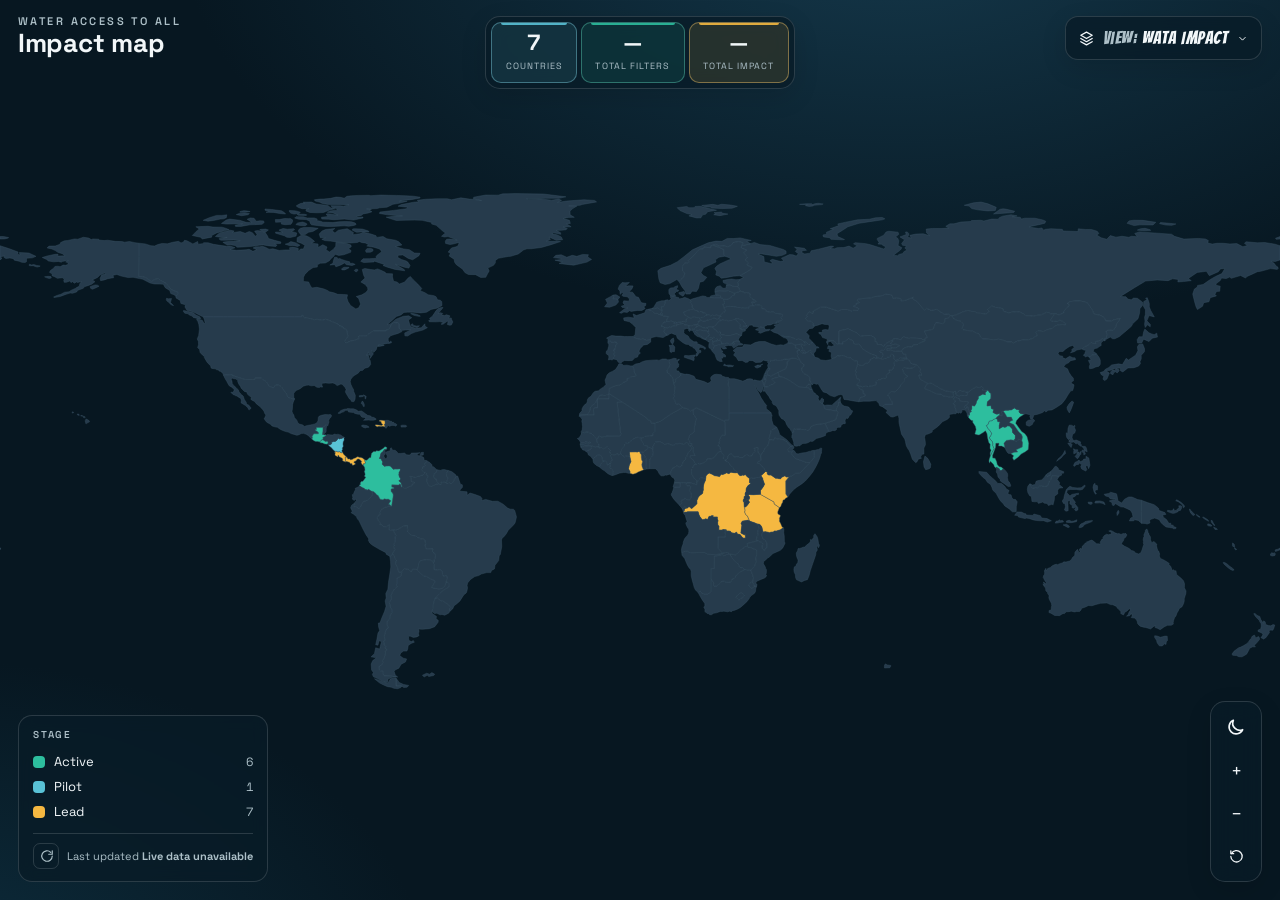
==== index.html @ 0ff6b734 "Fix iPhone map header safe area" ====
<!DOCTYPE html>
<html lang="en" data-theme="dark">
<head>
<meta charset="utf-8">
<meta name="viewport" content="width=device-width, initial-scale=1, maximum-scale=1, user-scalable=no, viewport-fit=cover">
<meta name="theme-color" content="#0b1a24">
<meta name="application-version" content="1.4.5">
<title>Water Access To All — Project Map</title>
<script>try{if(window.self!==window.top)document.documentElement.dataset.embedded='true';if(localStorage.getItem('wata-theme')==='light')document.documentElement.dataset.theme='light'}catch{}</script>
<link rel="preconnect" href="https://fonts.googleapis.com">
<link href="https://fonts.googleapis.com/css2?family=Bangers&family=Space+Grotesk:wght@400;500;600;700&display=swap" rel="stylesheet">
<style>
  :root{
    --ocean:#071721; --land:#263b4c; --land-line:#3a5365;
    --ink:#f2f7f9; --dim:#adc0c8; --line:rgba(255,255,255,.14); --panel:#0f2a37;
    --glow-one:#15394c; --glow-two:#0d2d3d; --control:rgba(8,28,39,.78); --deep:#06151e; --surface:rgba(255,255,255,.06); --map-halo:rgba(255,255,255,.42); --wata-outline:#83fff0;
    --font:'Space Grotesk',system-ui,-apple-system,Segoe UI,Roboto,sans-serif;
    --safe-top:env(safe-area-inset-top,0px);--safe-right:env(safe-area-inset-right,0px);
    --safe-bottom:env(safe-area-inset-bottom,0px);--safe-left:env(safe-area-inset-left,0px);
  }
  [data-embedded="true"]{--safe-top:0px;--safe-right:0px;--safe-bottom:0px;--safe-left:0px}
  [data-theme="light"]{color-scheme:light;--ocean:#f0f9fb;--land:#b8cdd5;--land-line:#86a4b0;
    --ink:#102f3b;--dim:#506d78;--line:rgba(16,47,59,.22);--panel:#ffffff;
    --glow-one:#cbe9ef;--glow-two:#d7edf1;--control:rgba(255,255,255,.94);--deep:#ffffff;--surface:rgba(16,47,59,.06);--map-halo:rgba(9,70,86,.34);--wata-outline:#075f70}
  *{box-sizing:border-box;-webkit-tap-highlight-color:transparent}
  html,body{margin:0;padding:0;height:100%}
  body{background:var(--ocean);color:var(--ink);font-family:var(--font);overflow:hidden}
  #app{position:relative;width:100%;height:100vh;height:100dvh;min-height:0;overflow:hidden;
    background:radial-gradient(1200px 700px at 70% -10%, var(--glow-one) 0%, transparent 60%),
               radial-gradient(900px 600px at -5% 110%, var(--glow-two) 0%, transparent 55%), var(--ocean);
    transition:background .2s ease,color .2s ease}
  .head{position:absolute;top:0;left:0;right:0;z-index:6;display:grid;grid-template-columns:minmax(0,1fr) auto minmax(0,1fr);
    align-items:start;gap:18px;padding:calc(16px + var(--safe-top)) calc(18px + var(--safe-right)) 16px calc(18px + var(--safe-left));pointer-events:none}
  .title{display:flex;flex-direction:column;line-height:1.05;pointer-events:auto}
  .title .eyebrow{font-size:11px;letter-spacing:.22em;text-transform:uppercase;color:var(--dim);font-weight:600}
  .title h1{margin:2px 0 0;font-size:clamp(18px,2.4vw,26px);font-weight:700;letter-spacing:-.01em}
  .view-control{position:relative;width:max-content;justify-self:end;pointer-events:auto}
  .view-trigger{min-height:44px;display:flex;align-items:center;gap:8px;padding:8px 12px;border:1px solid var(--line);border-radius:13px;
    background:var(--control);backdrop-filter:blur(8px);color:var(--ink);font:600 12px/1.2 var(--font);cursor:pointer;box-shadow:0 8px 26px rgba(0,0,0,.12)}
  .view-trigger:hover,.view-trigger:focus-visible{border-color:#59c2d6;outline:none}
  .view-trigger svg{width:17px;height:17px;fill:none;stroke:currentColor;stroke-width:1.8;stroke-linecap:round;stroke-linejoin:round}
  .view-trigger .chev{width:13px;height:13px;transition:transform .18s ease}.view-trigger[aria-expanded="true"] .chev{transform:rotate(180deg)}
  .view-label{color:var(--dim);font-weight:500}.view-label strong{color:var(--ink);font-weight:700}
  .view-menu{position:absolute;top:calc(100% + 7px);right:0;width:260px;padding:7px;border:1px solid var(--line);border-radius:15px;
    background:color-mix(in srgb,var(--panel) 92%,transparent);backdrop-filter:blur(16px);box-shadow:0 18px 46px rgba(0,0,0,.3);z-index:30}
  .view-menu[hidden]{display:none}.view-option{width:100%;display:flex;align-items:center;gap:10px;padding:10px;border:1px solid transparent;border-radius:10px;
    background:transparent;color:var(--ink);font-family:var(--font);text-align:left;cursor:pointer}
  .view-option:hover,.view-option:focus-visible{background:var(--surface);outline:none}.view-option[aria-selected="true"]{background:rgba(45,190,158,.14);border-color:rgba(45,190,158,.48)}
  .view-swatch{width:20px;height:20px;border-radius:6px;border:1px solid var(--line);flex:0 0 auto}.view-swatch.impact-view{background:linear-gradient(135deg,#2DBE9E 0 50%,#F5B841 50%)}
  .view-swatch.stress-view{background:linear-gradient(135deg,#55b98b 0 28%,#edc84f 28% 55%,#ef8b43 55% 78%,#d54b4b 78%)}
  .view-swatch.gap-view{background:linear-gradient(135deg,#2DBE9E 0 20%,#6bc7bb 20% 40%,#edc84f 40% 60%,#ef8b43 60% 80%,#d54b4b 80%)}
  .view-option span:last-child{display:flex;flex-direction:column;gap:3px}.view-option b{font-size:13px}.view-option small{font-size:10px;color:var(--dim)}
  .impact{pointer-events:auto;display:flex;justify-self:center;align-items:stretch;gap:4px;padding:5px;background:var(--control);
    backdrop-filter:blur(10px);border:1px solid var(--line);border-radius:15px;box-shadow:0 8px 26px rgba(0,0,0,.12)}
  .kpi{--kpi-accent:#59C2D6;position:relative;overflow:hidden;padding:8px 13px;text-align:center;min-width:86px;border:1px solid color-mix(in srgb,var(--kpi-accent) 34%,var(--line));border-radius:10px;
    background:color-mix(in srgb,var(--kpi-accent) 12%,transparent);transition:background .2s ease,border-color .2s ease}
  .kpi:nth-child(2){--kpi-accent:#2DBE9E}.kpi:nth-child(3){--kpi-accent:#F5B841}
  .kpi::before{content:"";position:absolute;left:9px;right:9px;top:0;height:2px;border-radius:0 0 3px 3px;background:var(--kpi-accent);opacity:.9}
  .kpi b{font-size:22px;display:block;line-height:1;font-variant-numeric:tabular-nums}
  .kpi span{font-size:9px;letter-spacing:.12em;text-transform:uppercase;color:var(--dim)}
  .theme-toggle{width:40px;height:40px;flex:0 0 40px;margin:0;border-radius:10px;border:1px solid transparent;background:transparent;
    color:var(--ink);cursor:pointer;display:grid;place-items:center;transition:background .2s ease,color .2s ease,border-color .2s ease}
  .theme-toggle:hover{border-color:#2DBE9E;background:color-mix(in srgb,var(--control) 82%,#2DBE9E)}
  .theme-toggle:focus-visible{outline:3px solid #59C2D6;outline-offset:2px}
  .theme-toggle svg{width:20px;height:20px;fill:none;stroke:currentColor;stroke-width:2;stroke-linecap:round;stroke-linejoin:round}
  .theme-toggle .sun{display:none}[data-theme="light"] .theme-toggle .sun{display:block}[data-theme="light"] .theme-toggle .moon{display:none}

  #wrap{position:absolute;inset:0;cursor:grab}
  #wrap.drag{cursor:grabbing}
  svg#map{width:100%;height:100%;display:block;touch-action:none}
  .cc{fill:var(--land);stroke:var(--land-line);stroke-width:.4;vector-effect:non-scaling-stroke;transition:fill .35s ease,stroke .2s ease,stroke-width .2s ease}
  .cc.on{filter:drop-shadow(0 0 6px var(--map-halo))}
  .cc.hasproj,.cc.hasstress,.cc.hasgap{cursor:pointer}
  [data-map-view="stress"] .cc.wata-country,[data-map-view="gap"] .cc.wata-country{stroke:var(--wata-outline);stroke-width:1.55;filter:drop-shadow(0 0 3px rgba(50,224,193,.44))}

  .legend{position:absolute;left:calc(18px + var(--safe-left));bottom:calc(18px + var(--safe-bottom));z-index:6;background:var(--control);
    backdrop-filter:blur(8px);border:1px solid var(--line);border-radius:14px;padding:12px 14px;min-width:170px;transition:background .2s ease,border-color .2s ease}
  .legend h3{margin:0 0 8px;font-size:10px;letter-spacing:.18em;text-transform:uppercase;color:var(--dim);font-weight:600}
  .lrow{display:flex;align-items:center;gap:9px;padding:4px 0;font-size:13px}
  .dot{width:12px;height:12px;border-radius:4px;flex:0 0 auto}
  .lrow .n{margin-left:auto;color:var(--dim);font-variant-numeric:tabular-nums;font-size:12px}
  .updated{margin-top:9px;padding-top:9px;border-top:1px solid var(--line);display:flex;align-items:center;gap:8px;font-size:11px;color:var(--dim)}
  .updated[hidden],.source-note[hidden]{display:none}
  .source-note{margin-top:9px;padding-top:9px;border-top:1px solid var(--line);font-size:10px;line-height:1.42;color:var(--dim)}
  .source-note a{color:var(--ink);text-decoration:none;font-weight:700}.source-note a:hover,.source-note a:focus-visible{text-decoration:underline;outline:none}
  .refresh{width:26px;height:26px;border-radius:7px;border:1px solid var(--line);background:transparent;color:var(--dim);
    cursor:pointer;display:grid;place-items:center;flex:0 0 auto}
  .refresh:hover{color:#2DBE9E;border-color:#2DBE9E}
  .refresh svg{width:14px;height:14px}
  .refresh.spin svg{animation:sp 1s linear infinite}
  @keyframes sp{to{transform:rotate(360deg)}}

  .zoom{position:absolute;right:calc(18px + var(--safe-right));bottom:calc(18px + var(--safe-bottom));z-index:6;display:flex;flex-direction:column;align-items:center;gap:3px;
    padding:5px;background:var(--control);backdrop-filter:blur(10px);border:1px solid var(--line);border-radius:15px;box-shadow:0 8px 26px rgba(0,0,0,.12)}
  .zoom button{width:40px;height:40px;border-radius:10px;border:1px solid transparent;
    background:transparent;color:var(--ink);font-size:18px;cursor:pointer;
    display:grid;place-items:center;font-family:var(--font)}
  .zoom button:hover{background:rgba(45,190,158,.18);border-color:#2DBE9E}
  .zoom .rst{width:40px;padding:0}.zoom .rst svg{width:17px;height:17px;fill:none;stroke:currentColor;stroke-width:1.8;stroke-linecap:round;stroke-linejoin:round}

  .tip{position:fixed;z-index:20;pointer-events:none;background:var(--deep);border:1px solid var(--line);
    border-radius:8px;padding:6px 10px;font-size:12px;white-space:nowrap;opacity:0;transform:translateY(4px);
    transition:opacity .12s;box-shadow:0 6px 20px rgba(0,0,0,.4)}
  .tip.show{opacity:1;transform:translateY(0)} .tip .s{color:var(--dim);font-size:11px}

  .card{position:fixed;top:var(--card-top,50%);left:var(--card-left,50%);width:min(420px,calc(100vw - 36px));max-height:calc(100dvh - 108px);z-index:12;
    background:linear-gradient(180deg,var(--panel),var(--ocean));border:1px solid var(--line);border-radius:20px;
    transform:translate(-50%,-46%) scale(.96);opacity:0;visibility:hidden;transition:transform .24s cubic-bezier(.4,0,.2,1),opacity .2s ease;display:flex;flex-direction:column;
    box-shadow:0 22px 70px rgba(0,0,0,.46)}
  .card.open{transform:translate(-50%,-50%) scale(1);opacity:1;visibility:visible}
  .card .x{position:absolute;top:calc(14px + var(--safe-top));right:calc(14px + var(--safe-right));width:32px;height:32px;border-radius:8px;border:1px solid var(--line);
    background:transparent;color:var(--dim);cursor:pointer;font-size:16px}
  .card .x:hover{color:var(--ink);border-color:#2DBE9E}
  .card .body{padding:calc(26px + var(--safe-top)) calc(22px + var(--safe-right)) calc(26px + var(--safe-bottom)) calc(22px + var(--safe-left));overflow:auto}
  .pill{display:inline-flex;align-items:center;gap:7px;font-size:12px;font-weight:600;padding:5px 11px;border-radius:999px}
  .card h2{margin:14px 0 4px;font-size:24px;font-weight:700;letter-spacing:-.01em}
  .metrics{display:grid;grid-template-columns:repeat(3,minmax(0,1fr));gap:8px;margin:14px 0 6px}
  .metric{flex:1;background:var(--surface);border:1px solid var(--line);border-radius:10px;padding:10px 12px}
  .metric b{font-size:20px;display:block;line-height:1;font-variant-numeric:tabular-nums}
  .metric span{font-size:10px;letter-spacing:.1em;text-transform:uppercase;color:var(--dim)}
  .layer-context{margin:14px 0 6px;padding:12px 13px;border:1px solid var(--line);border-radius:11px;background:var(--surface)}
  .layer-context .context-label{display:block;margin-bottom:5px;color:var(--dim);font-size:9px;letter-spacing:.14em;text-transform:uppercase}
  .layer-context strong{font-size:15px}.layer-context p{margin:6px 0 0;color:var(--dim);font-size:11px;line-height:1.42}
  .layer-context a{color:var(--ink);font-weight:700;text-decoration:none}.layer-context a:hover,.layer-context a:focus-visible{text-decoration:underline;outline:none}
  .seclbl{font-size:10px;letter-spacing:.16em;text-transform:uppercase;color:var(--dim);margin:16px 0 8px}
  .regions{display:flex;flex-wrap:wrap;gap:6px}
  .rpill{display:inline-flex;align-items:center;gap:6px;font-size:12px;padding:4px 11px;border-radius:999px;background:var(--surface);
    border:1px solid var(--line);color:var(--ink)}
  .country-inset{position:relative;margin:16px 0 4px;border:1px solid color-mix(in srgb,var(--country-color) 34%,var(--line));border-radius:14px;overflow:hidden;
    background:linear-gradient(145deg,color-mix(in srgb,var(--country-color) 10%,var(--surface)),var(--deep));box-shadow:inset 0 1px 0 rgba(255,255,255,.06)}
  .country-inset svg{display:block;width:100%;height:190px;overflow:visible}
  .inset-land{fill:color-mix(in srgb,var(--country-color) 48%,var(--land));stroke:color-mix(in srgb,#8bf3f4 52%,var(--country-color));stroke-width:1.6;vector-effect:non-scaling-stroke;filter:drop-shadow(0 5px 12px rgba(0,0,0,.28))}
  .inset-marker .ring{fill:var(--deep);stroke:#8bf3f4;stroke-width:2.25;vector-effect:non-scaling-stroke;filter:drop-shadow(0 0 5px rgba(139,243,244,.58))}
  .inset-marker .core{fill:#f4ffff;stroke:#0a4d59;stroke-width:1.15;vector-effect:non-scaling-stroke}
  .inset-caption{display:flex;align-items:center;justify-content:space-between;gap:10px;padding:9px 11px;border-top:1px solid var(--line);
    color:var(--dim);font-size:11px;line-height:1.35}
  .inset-caption strong{color:var(--ink);font-weight:600}
  .card .note{color:var(--dim);font-size:14px;line-height:1.55;margin:14px 0 18px;white-space:pre-line}
  .actions{display:flex;flex-wrap:wrap;gap:8px;margin:16px 0 4px}
  .action{display:inline-flex;align-items:center;justify-content:center;min-height:42px;padding:9px 14px;border-radius:11px;
    border:1px solid var(--line);background:rgba(45,190,158,.14);color:var(--ink);font-size:13px;font-weight:700;text-decoration:none}
  .action:hover,.action:focus-visible{border-color:#2DBE9E;background:rgba(45,190,158,.22);outline:none}
  .action.start{background:#1976e8;border-color:#65a9ff;color:#fff;box-shadow:0 7px 22px rgba(25,118,232,.25)}
  .action.start:hover,.action.start:focus-visible{background:#2b86f2;border-color:#9bcaff}
  .action.support{background:rgba(45,190,158,.2);border-color:rgba(75,226,196,.62)}
  .action.secondary{background:transparent;color:var(--dim)}
  .gal{display:grid;grid-template-columns:1fr 1fr;gap:8px}
  .gal img{width:100%;aspect-ratio:4/3;object-fit:cover;border-radius:10px;border:1px solid var(--line);cursor:zoom-in}
  .empty{color:var(--dim);font-size:13px;font-style:italic}

  .lb{position:fixed;inset:0;z-index:40;background:rgba(0,0,0,.9);display:none;align-items:center;justify-content:center;cursor:zoom-out;padding:calc(20px + var(--safe-top)) calc(20px + var(--safe-right)) calc(20px + var(--safe-bottom)) calc(20px + var(--safe-left))}
  .lb.show{display:flex} .lb img{max-width:92vw;max-height:88vh;border-radius:12px}

  .toast{position:fixed;left:50%;bottom:calc(24px + var(--safe-bottom));transform:translateX(-50%) translateY(20px);z-index:50;
    background:var(--deep);border:1px solid var(--line);border-radius:10px;padding:9px 16px;font-size:13px;opacity:0;transition:.2s;pointer-events:none}
  .toast.show{opacity:1;transform:translateX(-50%) translateY(0)}

  @media (max-width:640px){
    .legend{left:calc(12px + var(--safe-left));bottom:calc(12px + var(--safe-bottom));padding:10px 12px;min-width:150px}
    .zoom{right:calc(12px + var(--safe-right));bottom:calc(12px + var(--safe-bottom))} .head{grid-template-columns:minmax(0,1fr) auto;gap:10px 8px;padding:calc(12px + var(--safe-top)) calc(12px + var(--safe-right)) 12px calc(12px + var(--safe-left))}
    .title{grid-column:1;grid-row:1}.view-control{grid-column:2;grid-row:1}.view-trigger{padding-inline:10px}.view-label{font-size:0}.view-label strong{font-size:12px}
    .impact{grid-column:1/-1;grid-row:2;width:100%;justify-content:center}
    .kpi{flex:1;min-width:0;padding:8px 9px;text-align:center}
    .kpi b{font-size:20px}
    .view-menu{position:fixed;top:auto;left:calc(12px + var(--safe-left));right:calc(12px + var(--safe-right));bottom:calc(12px + var(--safe-bottom));width:auto}
    .card{top:auto!important;left:0!important;right:0;bottom:0;width:100%;max-height:min(78dvh,720px);border-radius:22px 22px 0 0;transform:translateY(102%)}
    .card.open{transform:translateY(0)}
  }
  @media (prefers-reduced-motion:reduce){*{transition:none!important}}
  .action,.view-label,.view-label strong,.view-option b{font-family:'Bangers',cursive;font-weight:400;letter-spacing:.5px;font-size:18px}
  @media(max-width:640px){.view-label{font-size:0}.view-label strong{font-size:16px}}
</style>
<link rel="icon" sizes="32x32" type="image/png" href="/assets/wata-icons/8281eba9d08d/impact-map/icon-32.png">
<link rel="apple-touch-icon" sizes="180x180" href="/assets/wata-icons/8281eba9d08d/impact-map/icon-180.png">
<meta property="og:image" content="https://map.cleanwata.org/assets/wata-icons/8281eba9d08d/impact-map/icon-512.png">
<meta property="og:image:width" content="512"><meta property="og:image:height" content="512"><meta property="og:image:alt" content="W.A.T.A. Impact Map app icon"><meta name="twitter:card" content="summary"><meta name="twitter:image" content="https://map.cleanwata.org/assets/wata-icons/8281eba9d08d/impact-map/icon-512.png">
<meta property="og:title" content="W.A.T.A. Impact Map">
<link rel="manifest" href="/manifest.webmanifest?v=icons-v2">
<link rel="stylesheet" href="/assets/app-icons/final-v2/app-identities.css">
<link rel="stylesheet" data-wata-icon-style href="/assets/wata-icons/8281eba9d08d/identity-controls.css">
</head>
<body>
<div id="app">
  <div class="head">
    <div class="title"><span class="eyebrow">Water Access To All</span><h1>Impact map</h1></div>
    <div class="impact">
      <div class="kpi"><b id="kCountries">0</b><span>Countries</span></div>
      <div class="kpi"><b id="kInCountry">—</b><span>Total filters</span></div>
      <div class="kpi"><b id="kPotentialPeople">—</b><span>Total impact</span></div>
    </div>
    <div class="view-control" id="viewControl">
      <button class="view-trigger" id="viewTrigger" type="button" aria-haspopup="listbox" aria-expanded="false" aria-controls="viewMenu">
        <svg viewBox="0 0 24 24" aria-hidden="true"><path d="m12 3 8 4.5-8 4.5-8-4.5L12 3Z"/><path d="m4 12 8 4.5 8-4.5M4 16.5l8 4.5 8-4.5"/></svg>
        <span class="view-label">View: <strong id="viewLabel">WATA Impact</strong></span>
        <svg class="chev" viewBox="0 0 24 24" aria-hidden="true"><path d="m7 10 5 5 5-5"/></svg>
      </button>
      <div class="view-menu" id="viewMenu" role="listbox" aria-label="Map view" hidden>
        <button class="view-option" type="button" role="option" data-view="impact" aria-selected="true"><span class="view-swatch impact-view"></span><span><b>WATA Impact</b><small>Programs, filters and locations</small></span></button>
        <button class="view-option" type="button" role="option" data-view="stress" aria-selected="false"><span class="view-swatch stress-view"></span><span><b>Water Stress</b><small>WRI Aqueduct 4.0 baseline</small></span></button>
        <button class="view-option" type="button" role="option" data-view="gap" aria-selected="false"><span class="view-swatch gap-view"></span><span><b>Safe Drinking Water Gap</b><small>Without safely managed service · WHO/UNICEF</small></span></button>
      </div>
    </div>
  </div>

  <div id="wrap">
    <svg id="map" viewBox="0 12 1000 412" xmlns="http://www.w3.org/2000/svg" preserveAspectRatio="xMidYMid meet">
      <g id="land"><path class="cc" id="FJI" data-name="Fiji" d="M1000.0,294.6L1000.0,296.0L998.2,296.7L996.5,297.3L996.1,296.2L997.5,295.6L998.4,295.5L1000.0,294.6ZM994.8,298.6L995.5,298.2L996.4,299.0L996.0,300.4L994.3,300.8L992.7,300.5L992.5,299.2L993.5,298.3L994.8,298.6ZM0.6,294.5L0.2,295.8L0.0,296.0L0.0,294.6L0.6,294.5Z"/>
<path class="cc" id="TZA" data-name="United Republic of Tanzania" d="M594.2,252.6L594.6,252.9L604.7,258.6L604.9,260.2L608.9,263.0L607.6,266.4L607.8,268.0L609.6,269.0L609.6,269.7L608.9,271.4L609.0,272.2L608.9,273.6L609.8,275.3L611.0,278.1L612.0,278.7L612.0,278.7L609.8,280.3L606.7,281.3L605.1,281.3L604.1,282.1L602.2,282.2L601.4,282.6L598.1,281.8L596.0,282.0L595.2,278.2L594.3,276.9L593.7,276.2L591.0,275.6L589.4,274.8L587.7,274.3L586.5,273.9L585.4,273.2L585.4,273.2L583.9,269.7L582.3,268.1L581.7,266.5L582.0,265.1L581.5,262.5L582.6,262.4L583.7,261.4L584.7,259.9L585.4,259.3L585.4,258.4L584.8,257.8L584.6,256.7L584.6,256.7L585.4,256.4L585.6,254.7L584.5,253.2L585.5,252.8L588.5,252.9L594.2,252.6Z"/>
<path class="cc" id="ESH" data-name="Western Sahara" d="M475.9,173.2L475.9,173.4L475.9,173.9L475.9,178.1L466.8,178.0L466.8,185.1L464.2,185.3L463.6,186.7L464.1,190.8L453.2,190.7L452.6,191.7L452.7,190.5L452.8,190.5L459.0,190.3L459.4,189.3L460.5,188.0L461.4,184.2L465.3,181.2L466.6,177.7L467.4,177.5L468.4,175.3L470.7,175.0L471.7,175.4L473.0,175.4L473.9,174.8L475.6,174.7L475.5,173.2L475.9,173.2Z"/>
<path class="cc" id="CAN" data-name="Canada" d="M158.8,113.9L158.4,113.9L153.0,111.2L151.0,110.0L146.0,108.8L144.5,106.3L144.9,104.6L141.3,103.5L140.8,101.2L137.5,99.2L137.4,97.8L137.4,97.8L138.9,96.4L138.9,94.7L134.1,92.9L131.3,89.7L129.6,87.7L127.0,86.5L125.2,85.4L123.7,83.9L120.9,84.8L118.2,86.4L115.7,84.5L113.8,83.3L111.1,82.6L108.3,82.5L108.4,66.7L108.4,56.4L108.4,56.4L113.6,57.0L117.9,58.4L120.8,58.6L123.3,57.5L126.6,56.6L130.8,56.9L134.9,55.7L139.5,55.0L141.4,56.2L143.4,55.5L144.1,54.2L146.0,54.5L150.7,57.0L154.4,55.1L154.8,57.2L158.2,56.8L159.2,56.0L162.6,56.1L166.8,57.3L173.3,58.3L177.1,58.8L179.9,58.6L183.6,60.0L179.7,61.4L184.7,62.0L192.2,61.6L194.6,61.2L197.6,62.8L200.6,61.4L197.7,60.2L199.5,59.3L202.9,59.2L205.1,58.9L207.4,59.6L210.2,61.1L213.3,60.8L218.2,62.1L222.5,61.7L226.5,61.7L226.2,60.0L228.7,59.5L233.0,60.4L233.0,63.1L234.8,60.9L237.0,60.9L238.2,58.1L235.3,56.4L232.0,55.3L232.2,52.2L235.5,50.2L239.2,50.7L242.0,51.9L245.8,55.0L243.3,56.4L248.5,57.0L248.5,59.8L252.2,57.6L255.5,59.4L254.7,61.5L257.4,63.3L260.3,61.3L262.3,58.9L262.4,55.9L266.4,56.1L270.5,56.5L274.2,57.9L274.4,59.3L272.3,60.7L274.3,62.2L273.9,63.6L268.5,65.5L264.6,66.0L261.8,65.1L260.9,66.5L258.2,68.9L257.4,70.1L254.2,71.9L250.2,72.1L248.0,73.3L247.9,75.1L244.6,75.5L241.2,77.7L238.2,80.8L237.1,83.0L237.0,86.3L241.1,86.7L242.3,89.3L243.6,91.4L247.5,90.9L252.7,92.1L255.4,93.1L257.4,94.4L260.9,95.2L263.9,96.4L268.4,96.5L271.5,96.8L271.0,99.2L271.9,102.0L273.9,105.1L278.0,107.8L280.2,106.9L281.7,104.0L280.2,99.6L278.3,98.1L282.7,96.8L285.8,94.9L287.4,93.0L287.2,91.1L285.3,88.7L281.9,86.7L285.2,83.7L284.0,81.2L283.0,76.9L285.0,76.2L289.7,77.0L292.6,77.3L294.9,76.5L297.5,77.5L300.9,79.1L301.7,80.2L306.7,80.4L306.6,82.7L307.5,86.2L310.1,86.7L312.1,88.3L316.1,86.8L318.8,83.7L320.6,82.4L322.8,84.9L326.4,88.4L329.5,91.8L328.3,93.5L332.0,95.1L334.5,96.7L339.0,97.4L340.7,98.3L341.8,100.6L344.0,101.0L345.1,102.0L345.3,105.1L343.3,106.2L341.3,107.2L336.7,108.2L333.2,110.4L328.5,110.9L322.6,110.3L318.4,110.3L315.6,110.5L313.2,112.5L309.7,113.7L305.7,117.4L302.5,119.9L304.8,119.5L309.3,115.8L315.1,113.5L319.3,113.2L321.7,114.6L319.1,116.5L320.0,119.5L320.9,121.6L324.5,122.9L329.1,122.5L331.9,119.4L332.1,121.4L333.9,122.4L330.4,124.3L324.3,125.9L321.5,127.0L318.4,129.0L316.3,128.8L316.2,126.5L321.0,124.2L316.6,124.3L313.5,124.6L311.7,123.0L311.7,119.3L310.5,118.5L308.6,118.9L307.7,118.2L305.6,120.3L304.7,122.5L303.7,123.7L302.5,124.2L301.7,124.3L301.4,125.0L296.3,125.0L292.0,125.0L290.8,125.5L287.8,127.5L287.5,127.7L286.6,128.8L284.1,128.8L281.3,128.8L280.1,129.3L280.5,129.8L280.8,130.7L280.7,130.9L277.1,132.3L274.2,132.8L271.0,134.2L270.3,134.2L269.4,133.8L269.1,133.4L269.1,133.1L269.7,132.1L271.0,130.6L271.8,129.0L271.3,126.6L270.7,124.0L267.8,122.7L268.1,122.2L267.7,121.9L267.0,121.9L266.4,121.5L266.3,120.8L265.7,121.1L265.0,121.0L265.2,120.7L264.5,120.5L264.2,119.7L262.1,118.8L259.8,117.9L257.1,116.8L254.5,115.8L252.0,116.6L251.1,116.6L247.7,115.9L245.4,116.3L242.8,115.4L239.9,115.0L238.0,114.8L237.1,114.3L236.6,112.8L235.7,112.8L235.7,113.9L229.9,113.9L220.4,113.9L211.0,113.9L202.6,113.9L194.3,113.9L186.1,113.9L177.6,113.9L174.9,113.9L166.7,113.9L158.8,113.9ZM266.7,76.5L268.7,75.2L272.6,75.3L272.5,75.8L269.3,77.3L267.3,77.3L266.7,76.5ZM278.4,47.8L275.3,46.3L275.5,45.3L276.8,45.1L283.2,45.4L287.9,46.9L288.2,47.7L285.2,47.6L282.2,47.6L279.2,47.9L278.4,47.8ZM276.9,77.5L278.0,76.7L279.1,76.8L279.8,77.3L278.7,78.8L277.5,78.6L276.8,77.7L276.9,77.5ZM240.0,41.7L238.5,42.8L234.4,42.6L231.1,41.9L232.5,40.6L236.5,39.9L239.0,40.8L240.0,41.7ZM239.3,34.7L238.1,34.7L232.9,34.6L232.1,33.8L237.7,33.8L239.7,34.3L239.3,34.7ZM231.2,31.2L234.6,32.2L233.8,33.2L229.7,33.7L227.4,33.1L226.2,32.1L226.0,30.9L229.6,31.0L231.2,31.2ZM255.1,43.4L250.7,43.0L243.3,42.1L242.3,40.6L242.0,39.2L239.2,38.0L233.4,37.7L230.2,36.8L231.3,35.7L237.0,35.8L240.1,36.7L245.5,36.7L247.9,37.6L247.3,38.7L250.5,39.3L252.3,40.0L256.0,40.1L260.1,40.3L264.5,39.7L270.1,39.5L274.6,39.7L277.6,40.7L278.2,41.9L276.5,42.6L272.4,43.2L268.8,42.9L260.8,43.3L255.1,43.4ZM190.9,32.9L194.8,33.3L193.9,34.2L188.7,35.0L184.6,34.1L186.9,33.2L190.9,32.9ZM191.8,31.1L195.4,31.7L192.0,32.2L187.4,32.2L187.4,31.8L190.3,31.0L191.8,31.1ZM345.6,107.5L344.1,109.2L342.2,111.6L344.0,110.7L345.9,111.3L344.9,112.3L347.4,113.0L348.7,112.3L351.5,113.2L350.6,115.2L352.5,114.8L352.9,116.2L353.8,118.0L352.6,120.4L351.3,120.5L349.5,120.0L350.1,117.7L349.3,117.4L346.1,119.8L344.5,119.7L346.4,118.4L343.7,117.7L340.8,117.9L335.4,117.8L334.9,116.9L336.7,116.0L335.5,115.2L337.8,113.5L340.7,109.1L342.4,107.5L344.8,106.6L346.1,106.7L345.6,107.5ZM267.0,69.1L270.0,70.1L273.2,71.0L273.5,72.3L275.5,72.1L277.5,73.0L275.0,73.9L270.7,73.2L269.1,71.9L266.4,73.4L262.4,74.9L261.5,73.2L257.7,73.5L260.1,72.1L260.5,69.9L261.4,67.4L263.4,67.6L264.0,68.8L265.4,68.4L267.0,69.1ZM281.2,49.0L283.8,47.9L290.0,49.3L293.8,50.6L294.2,51.9L299.3,51.2L302.2,53.0L308.9,54.1L311.3,55.2L314.0,57.8L308.9,59.1L315.4,60.9L319.8,61.5L323.8,64.1L328.2,64.3L327.3,66.2L322.4,69.4L319.0,68.3L314.7,65.6L311.1,65.9L310.7,67.5L313.6,69.1L317.4,70.4L318.6,71.2L320.4,73.9L319.4,75.9L315.9,75.2L308.9,72.9L312.9,75.3L315.8,77.0L316.2,78.0L308.7,76.9L302.7,75.2L299.3,73.9L300.3,73.1L296.2,71.7L292.1,70.3L292.2,71.1L284.1,71.6L281.8,70.6L283.6,68.6L288.8,68.5L294.6,68.2L293.6,67.2L294.6,65.8L298.2,63.1L297.4,61.9L296.4,60.9L292.1,59.6L286.5,58.6L288.3,57.9L285.3,56.2L282.9,56.0L280.7,55.1L279.2,55.9L274.2,56.3L264.0,55.6L258.2,54.8L253.7,54.4L251.4,53.4L254.3,52.2L250.3,52.2L249.4,49.3L251.6,46.9L254.4,45.7L261.6,45.0L259.5,46.8L261.7,48.5L264.3,46.3L271.3,45.1L276.1,48.0L275.7,49.8L281.2,49.0ZM237.5,44.1L243.3,44.2L248.6,44.8L244.4,47.3L241.1,47.9L238.1,49.9L235.0,49.8L233.2,47.4L233.3,46.0L234.7,44.8L237.5,44.1ZM158.7,38.6L158.7,38.6L163.5,36.5L169.2,34.7L173.4,34.7L177.2,34.3L176.8,36.5L174.7,37.4L172.1,37.6L166.9,38.7L162.5,39.2L158.7,38.6ZM131.4,99.9L134.0,99.7L133.2,102.8L135.6,105.1L134.5,105.0L132.8,103.8L131.8,102.5L130.4,101.6L129.9,100.4L130.1,99.5L131.4,99.9ZM207.0,29.7L212.4,30.1L219.9,31.1L222.1,32.4L223.1,33.6L218.6,33.3L214.0,32.4L207.8,32.3L210.5,31.5L207.2,30.8L207.0,29.7ZM156.9,115.2L155.5,115.6L151.0,114.4L150.1,113.4L147.6,112.4L147.1,111.6L144.3,111.1L143.2,109.6L143.4,109.0L146.4,109.6L148.1,110.0L150.7,110.3L151.6,111.2L153.0,112.6L155.8,113.7L156.9,115.2ZM162.4,43.2L166.4,43.8L173.5,43.9L176.2,44.7L179.1,45.9L175.6,46.6L168.8,48.6L165.4,50.5L165.4,51.7L158.1,53.1L156.6,51.8L150.2,50.4L151.4,49.2L153.3,47.2L155.7,45.3L153.0,43.6L162.4,43.2ZM200.5,39.3L203.0,38.9L205.9,39.0L206.4,40.3L204.7,41.7L195.3,42.1L188.3,43.3L184.0,43.3L183.7,42.4L189.5,41.2L176.9,41.5L173.0,41.0L176.8,38.3L179.4,37.6L187.2,38.5L192.2,40.1L197.0,40.4L193.1,37.7L195.6,36.7L198.5,37.0L199.4,38.3L200.5,39.3ZM204.1,47.0L207.2,48.1L209.0,50.8L209.8,52.8L214.5,54.2L219.5,55.5L219.2,56.7L214.6,56.9L216.4,58.0L215.5,59.0L210.4,58.6L205.7,57.8L202.4,58.0L197.2,58.9L190.2,59.4L185.2,59.6L183.7,58.3L179.9,57.6L177.5,57.9L174.1,55.7L175.9,55.4L180.2,54.9L184.1,55.0L187.7,54.5L182.4,53.9L176.4,54.1L172.5,54.1L171.0,53.0L177.5,51.9L173.2,52.0L168.3,51.2L170.7,49.1L172.6,48.0L180.0,46.3L182.9,46.9L181.5,48.2L187.7,47.3L191.5,48.7L194.7,47.3L197.2,48.2L199.5,51.0L200.9,49.8L198.9,47.0L201.3,46.6L204.1,47.0ZM221.0,48.0L217.9,46.2L221.2,44.9L224.5,45.5L229.5,45.1L230.2,45.9L227.6,47.2L231.8,48.4L231.3,50.9L226.8,52.0L224.1,51.8L222.2,50.7L215.3,48.6L215.3,47.7L221.0,48.0ZM203.9,45.6L207.6,45.4L209.7,46.1L207.3,47.9L202.9,45.9L203.9,45.6ZM226.4,36.9L228.5,38.2L228.6,39.6L227.3,41.7L222.8,42.0L219.8,41.5L219.8,39.9L215.3,40.1L215.1,38.0L218.1,38.0L222.3,37.1L226.2,37.3L226.4,36.9ZM233.3,26.1L235.2,25.3L238.1,25.1L236.8,24.4L243.3,24.3L246.9,25.8L251.5,26.4L256.1,26.9L258.3,28.7L261.6,29.6L257.8,30.4L252.7,32.5L247.8,32.7L242.0,32.4L239.0,31.2L239.1,30.2L241.3,29.5L236.2,29.5L233.1,28.6L231.4,27.3L233.3,26.1ZM245.6,22.5L249.7,22.0L253.0,21.9L258.4,21.4L262.5,20.4L265.9,20.6L268.9,21.3L271.1,19.8L274.7,19.4L279.7,19.1L288.2,19.0L289.7,19.3L297.7,18.8L303.7,19.0L309.7,19.1L317.1,19.4L323.1,19.7L328.2,20.5L328.1,21.2L321.3,22.4L314.6,23.0L312.1,23.6L318.1,23.6L311.6,25.3L307.0,26.1L302.3,28.3L296.5,28.8L294.8,29.4L286.4,29.7L290.2,30.0L288.3,30.5L290.6,31.9L287.9,32.8L283.6,33.6L282.3,34.7L278.4,35.5L278.8,36.2L283.6,36.0L283.6,36.7L276.2,38.4L269.0,37.6L260.8,38.1L256.7,37.7L251.4,37.6L251.1,36.2L256.2,35.6L254.8,33.6L256.5,33.4L264.0,34.6L260.2,32.8L255.7,32.3L257.9,31.2L262.8,30.6L263.6,29.6L259.7,28.5L258.5,27.1L266.1,27.2L268.3,27.5L272.6,26.5L266.4,26.2L256.7,26.3L251.8,25.4L249.4,24.3L246.2,23.5L245.6,22.5ZM291.1,62.7L289.3,63.5L286.1,63.6L285.5,62.3L286.6,60.7L289.2,60.3L291.3,61.1L291.4,62.3L291.1,62.7ZM232.6,57.0L234.3,58.0L232.6,59.0L228.8,58.2L226.6,58.5L222.8,57.2L225.2,56.4L227.2,55.2L230.1,55.9L231.8,56.4L232.6,57.0ZM320.8,111.5L321.7,111.2L325.4,111.9L328.2,113.1L328.3,113.6L327.0,113.6L323.4,112.8L320.8,111.5ZM322.2,119.3L323.2,120.7L325.2,121.1L327.7,121.0L326.4,122.1L325.3,122.3L321.8,121.1L321.1,120.2L322.2,119.3Z"/>
<path class="cc" id="USA" data-name="United States of America" d="M158.8,113.9L166.7,113.9L174.9,113.9L177.6,113.9L186.1,113.9L194.3,113.9L202.6,113.9L211.0,113.9L220.4,113.9L229.9,113.9L235.7,113.9L235.7,112.8L236.6,112.8L237.1,114.3L238.0,114.8L239.9,115.0L242.8,115.4L245.4,116.3L247.7,115.9L251.1,116.6L252.0,116.6L254.5,115.8L257.1,116.8L259.8,117.9L262.1,118.8L264.2,119.7L264.5,120.5L265.2,120.7L265.0,121.0L265.7,121.1L266.3,120.8L266.4,121.5L267.0,121.9L267.7,121.9L268.1,122.2L267.8,122.7L270.7,124.0L271.3,126.6L271.8,129.0L271.0,130.6L269.7,132.1L269.1,133.1L269.1,133.4L269.4,133.8L270.3,134.2L271.0,134.2L274.2,132.8L277.1,132.3L280.7,130.9L280.8,130.7L280.5,129.8L280.1,129.3L281.3,128.8L284.1,128.8L286.6,128.8L287.5,127.7L287.8,127.5L290.8,125.5L292.0,125.0L296.3,125.0L301.4,125.0L301.7,124.3L302.5,124.2L303.7,123.7L304.7,122.5L305.6,120.3L307.7,118.2L308.6,118.9L310.5,118.5L311.7,119.3L311.7,123.0L313.5,124.6L314.0,125.5L311.0,126.9L308.2,127.8L305.2,128.7L303.8,130.3L303.3,130.9L303.3,132.4L304.2,133.9L305.3,133.9L305.0,132.9L305.9,133.5L305.7,134.3L303.8,134.8L302.4,134.7L300.4,135.2L299.2,135.4L297.6,135.5L295.2,136.3L299.3,135.8L300.2,136.3L296.3,137.1L294.5,137.1L294.6,136.8L293.7,137.6L294.5,137.7L293.9,139.7L291.9,141.8L291.7,141.1L291.1,141.0L290.2,140.3L290.8,141.8L291.5,142.3L291.5,143.3L290.6,144.4L289.1,146.6L288.8,146.5L289.7,144.6L288.2,143.6L287.9,141.3L287.4,142.5L288.0,144.2L286.1,143.8L288.1,144.7L288.2,147.3L289.0,147.5L289.3,148.5L289.6,151.2L287.9,153.3L285.0,154.1L283.2,155.8L281.8,155.9L280.4,157.0L280.0,157.9L276.9,159.7L275.4,161.0L274.1,162.7L273.6,164.6L274.1,166.6L275.1,168.9L276.3,170.9L276.3,172.1L277.6,175.3L277.5,177.2L277.4,178.3L276.7,180.0L275.9,180.3L274.5,180.0L274.1,178.8L273.0,178.1L271.6,175.8L270.3,173.6L269.8,172.5L270.4,170.7L269.6,169.2L267.5,166.8L266.4,166.4L263.6,167.7L263.1,167.5L261.7,166.2L260.0,165.6L256.9,165.9L254.4,165.6L252.3,165.8L251.1,166.2L251.6,167.0L251.6,168.1L252.2,168.6L251.6,169.0L250.6,168.6L249.6,169.1L247.6,169.0L245.5,167.6L243.1,167.9L241.0,167.3L239.3,167.5L237.0,168.1L234.4,170.2L231.7,171.4L230.2,172.7L229.5,173.9L229.5,175.9L229.6,177.2L230.2,178.1L229.1,178.2L227.1,177.6L224.9,176.8L224.2,175.4L223.6,173.5L221.9,171.9L221.0,170.3L219.6,168.4L217.6,167.3L215.3,167.3L213.6,169.5L211.3,168.7L209.8,167.9L209.2,166.3L208.2,164.9L206.6,163.7L205.2,162.8L204.1,161.8L199.3,161.8L199.3,162.9L197.1,162.9L191.6,163.0L185.3,161.0L181.1,159.7L181.3,159.1L177.8,159.4L174.6,159.6L174.2,158.2L172.4,156.6L171.1,156.3L170.8,155.5L169.2,155.3L168.2,154.6L165.6,154.3L164.9,153.9L164.6,152.3L161.9,149.6L159.6,145.7L159.7,145.0L158.5,144.1L156.3,141.8L155.9,139.5L154.4,138.0L155.1,135.7L155.0,133.3L154.1,131.2L155.2,128.6L155.5,126.1L155.8,123.5L155.3,119.8L154.5,117.4L153.6,116.2L154.0,115.6L158.0,116.6L159.5,119.2L160.2,118.4L159.7,116.2L158.8,113.9ZM68.3,194.2L68.8,194.5L69.3,194.8L70.0,195.8L69.9,196.0L68.8,196.6L67.9,197.0L67.5,197.5L66.8,197.1L66.9,196.3L66.5,195.3L66.6,195.0L67.1,194.5L66.9,194.0L67.1,193.7L67.3,193.8L68.3,194.2ZM66.7,192.3L66.4,192.7L65.5,192.9L65.0,192.3L64.7,192.0L64.7,191.9L65.0,191.6L66.0,191.9L66.7,192.3ZM64.6,191.2L64.5,191.5L63.0,191.4L63.2,191.1L64.6,191.2ZM61.0,189.7L61.3,189.9L62.1,190.8L61.9,190.9L61.7,190.9L60.8,190.8L60.4,190.2L60.3,190.1L61.0,189.7ZM57.3,188.3L57.4,188.9L57.0,189.2L56.1,188.7L56.3,188.5L56.7,188.2L57.3,188.3ZM37.6,82.3L39.8,82.5L40.1,83.6L38.4,84.0L36.5,83.5L34.8,82.7L37.6,82.3ZM74.4,89.0L76.2,89.2L77.4,90.0L75.0,91.3L72.2,92.4L70.8,91.7L70.4,90.4L72.9,89.4L74.4,89.0ZM108.4,56.4L108.4,56.4L108.4,66.7L108.3,82.5L111.1,82.6L113.8,83.3L115.7,84.5L118.2,86.4L120.9,84.8L123.7,83.9L125.2,85.4L127.0,86.5L129.6,87.7L131.3,89.7L134.1,92.9L138.9,94.7L138.9,96.4L137.4,97.8L137.4,97.8L137.4,97.8L135.9,96.7L133.4,95.8L132.6,93.4L129.1,91.2L127.6,88.5L124.9,88.4L120.5,88.3L117.2,87.5L111.5,84.6L108.8,84.1L104.0,83.1L100.1,83.3L94.7,82.1L91.3,80.9L88.3,81.5L88.8,83.4L87.3,83.6L84.1,84.2L81.6,85.1L78.6,85.7L78.2,84.0L79.4,81.3L82.4,80.5L81.6,79.8L78.1,81.3L76.2,83.2L72.2,85.1L74.2,86.5L71.6,88.5L68.6,89.6L65.8,90.5L65.1,91.7L60.8,93.2L59.9,94.5L56.7,95.6L54.8,95.4L52.2,96.2L49.3,97.2L47.0,98.1L42.3,98.9L41.8,98.4L44.9,97.1L47.6,96.3L50.5,94.7L54.0,94.4L55.4,93.3L59.2,91.6L59.8,91.1L61.9,90.1L62.4,88.0L63.8,86.3L60.6,87.2L59.7,86.7L58.2,87.7L56.4,86.3L55.6,87.3L54.6,85.9L51.8,87.0L50.1,87.0L49.8,85.4L50.3,84.4L48.6,83.4L44.9,83.9L42.6,82.6L40.7,81.9L40.7,80.4L38.6,79.2L39.6,77.6L41.9,76.0L42.9,74.6L45.1,74.4L47.0,74.8L49.3,73.5L51.3,73.7L53.4,72.9L52.9,71.6L51.3,71.1L53.4,70.0L51.7,70.1L48.7,70.7L47.9,71.3L45.7,70.7L41.8,71.0L37.7,70.3L36.5,69.2L33.0,67.6L36.9,66.4L43.1,65.1L45.4,65.1L45.0,66.5L50.9,66.3L48.6,64.6L45.2,63.6L43.2,62.2L40.6,61.0L36.8,60.1L38.3,58.7L43.2,58.6L46.8,57.3L47.4,55.9L50.3,54.6L53.0,54.3L58.2,53.1L60.8,53.3L65.1,51.8L69.3,52.4L71.3,53.6L72.5,53.1L77.2,53.3L77.0,53.9L81.3,54.4L84.1,54.1L90.0,55.0L95.3,55.2L97.4,55.6L101.1,55.1L105.4,56.0L108.4,56.4L108.4,56.4ZM23.0,72.8L24.7,73.4L26.4,73.1L28.7,73.8L31.4,74.2L31.2,74.5L29.1,75.1L27.0,74.5L25.9,74.0L23.5,74.1L22.8,73.9L23.0,72.8Z"/>
<path class="cc" id="KAZ" data-name="Kazakhstan" d="M742.7,113.3L740.6,115.1L738.2,115.4L738.1,118.2L736.6,119.4L731.1,118.5L729.1,123.5L727.6,124.1L722.1,125.2L724.6,130.1L722.7,130.8L722.9,132.4L721.2,132.0L719.8,131.0L715.7,130.7L711.1,130.6L710.1,130.9L706.1,129.7L704.6,130.3L704.1,131.9L699.6,131.0L697.7,131.4L697.1,132.6L695.5,133.1L691.9,135.0L690.6,137.0L689.6,137.0L688.8,135.7L685.3,135.6L684.8,133.4L683.4,133.3L683.6,130.6L680.3,128.5L675.5,128.7L672.3,129.2L669.6,126.7L667.3,125.6L663.0,123.6L662.5,123.4L655.4,125.0L655.5,135.3L654.0,135.4L652.1,133.2L650.2,132.4L647.1,133.0L645.8,133.9L645.7,133.3L646.4,132.1L645.8,131.1L642.6,130.2L641.4,127.7L639.8,127.0L639.7,126.1L642.4,126.3L642.5,124.3L644.9,123.9L647.3,124.3L647.8,121.6L647.3,119.9L644.6,120.0L642.2,119.3L639.0,120.5L636.4,121.1L635.0,120.7L635.3,119.2L633.5,117.4L631.4,117.5L629.1,115.6L630.7,113.5L629.9,112.9L632.1,109.8L634.9,111.5L635.3,109.4L641.0,106.4L645.4,106.3L651.5,108.3L654.8,109.4L657.7,108.2L662.1,108.2L665.7,109.6L666.5,108.8L670.4,108.9L671.1,107.6L666.6,105.7L669.2,104.3L668.7,103.6L671.4,102.8L669.4,100.9L670.7,100.0L681.1,99.0L682.4,98.3L689.4,97.3L691.9,96.2L696.8,96.8L697.7,99.6L700.6,99.0L704.2,99.9L704.0,101.4L706.6,101.3L713.6,98.6L712.6,99.5L716.1,101.7L722.3,108.7L723.8,107.3L727.6,108.9L731.6,108.1L733.2,108.6L734.5,110.2L736.4,110.8L737.6,112.0L741.2,111.6L742.7,113.3Z"/>
<path class="cc" id="UZB" data-name="Uzbekistan" d="M655.5,135.3L655.4,125.0L662.5,123.4L663.0,123.6L667.3,125.6L669.6,126.7L672.3,129.2L675.5,128.7L680.3,128.5L683.6,130.6L683.4,133.3L684.8,133.4L685.3,135.6L688.8,135.7L689.6,137.0L690.6,137.0L691.9,135.0L695.5,133.1L697.1,132.6L697.9,132.9L695.6,134.7L697.7,135.7L699.6,135.0L702.9,136.5L699.4,138.5L697.3,138.2L696.1,138.3L695.7,137.5L696.3,136.2L692.6,136.9L691.7,138.6L690.4,140.2L688.1,140.1L687.3,141.3L689.4,141.9L690.0,144.0L688.4,146.8L686.3,146.2L684.8,146.2L684.9,144.5L681.2,143.3L678.3,142.0L676.4,140.7L673.3,138.7L671.9,135.9L671.0,135.4L668.0,135.5L666.9,134.9L666.6,132.7L662.9,131.2L660.5,132.9L658.1,133.8L658.6,135.2L655.5,135.3Z"/>
<path class="cc" id="PNG" data-name="Papua New Guinea" d="M891.7,257.2L896.5,259.1L901.6,260.7L903.5,262.1L905.1,263.5L905.5,265.2L910.1,266.9L910.8,268.4L908.3,268.7L908.9,270.5L911.3,272.3L913.2,275.3L914.7,275.2L914.6,276.4L916.8,276.9L915.9,277.4L918.9,278.6L918.6,279.4L916.7,279.6L916.1,278.9L913.7,278.6L910.9,278.1L908.7,276.4L907.1,274.8L905.7,272.4L902.1,271.2L899.7,272.0L898.0,272.9L898.4,275.0L896.2,275.9L894.6,275.4L891.8,275.3L891.7,266.3L891.7,257.2ZM924.0,260.2L925.1,261.1L925.4,262.5L924.5,263.2L924.0,261.6L923.4,260.5L922.1,259.6L920.5,258.4L918.5,257.6L919.3,256.9L920.8,257.7L921.7,258.3L922.9,259.0L924.0,260.2ZM920.3,266.2L918.8,266.9L917.3,267.5L915.9,267.5L913.6,266.7L912.0,266.0L912.2,265.1L914.7,265.5L916.2,265.3L916.7,264.0L917.1,263.9L917.3,265.4L918.9,265.2L919.7,264.2L921.2,263.2L920.9,261.6L922.6,261.5L923.2,262.0L923.1,263.5L922.2,265.2L920.7,265.4L920.3,266.2ZM929.9,264.8L930.7,265.5L932.1,267.2L933.4,268.2L933.0,268.9L932.2,269.2L931.0,268.2L929.8,266.4L929.2,264.3L929.6,264.0L929.9,264.8Z"/>
<path class="cc" id="IDN" data-name="Indonesia" d="M891.7,257.2L891.7,266.3L891.8,275.3L889.3,273.0L886.5,272.5L885.8,273.3L882.3,273.4L883.4,271.1L885.2,270.3L884.5,267.3L883.1,265.0L877.7,262.6L875.5,262.4L871.3,259.8L870.5,261.2L869.4,261.4L868.8,260.4L868.8,259.2L866.6,257.8L869.6,256.8L871.6,256.9L871.4,256.2L867.3,256.1L866.2,254.5L863.7,254.0L862.6,252.6L866.3,251.9L867.7,251.0L872.2,252.2L872.6,253.2L873.4,257.7L876.3,259.4L878.6,256.4L881.8,254.7L884.2,254.7L886.6,255.7L888.7,256.7L891.7,257.2ZM847.1,274.7L847.4,275.2L847.5,276.1L845.7,278.2L843.3,278.8L842.9,278.4L843.2,277.5L844.4,275.8L847.1,274.7ZM872.8,269.2L872.5,267.1L873.0,266.1L873.6,265.1L874.2,265.9L874.2,267.3L872.8,269.2ZM827.5,238.5L825.9,241.0L827.9,243.6L827.4,244.9L830.5,247.5L827.3,247.8L826.3,249.7L826.4,252.2L823.8,254.1L823.7,256.9L822.6,261.1L822.2,260.2L819.1,261.4L818.0,259.7L816.0,259.6L814.6,258.7L811.3,259.7L810.3,258.3L808.5,258.5L806.2,258.2L805.8,254.4L804.4,253.7L803.0,251.3L802.6,248.8L803.0,246.3L804.6,244.4L805.1,246.3L807.0,247.9L808.8,247.3L810.5,247.5L812.2,246.1L813.5,245.8L816.1,246.6L818.4,246.0L819.8,242.2L820.9,241.2L821.8,238.0L825.0,238.0L827.5,238.5ZM859.4,257.8L862.4,258.6L863.4,260.7L861.1,259.6L858.8,259.3L857.2,259.5L855.3,259.4L855.9,257.9L859.4,257.8ZM852.4,260.5L850.5,260.0L850.0,258.8L852.8,258.7L853.5,259.6L852.4,260.5ZM855.4,244.0L855.6,245.5L857.2,245.7L857.5,246.9L857.3,249.3L855.9,249.0L855.5,250.7L856.6,252.2L855.8,252.5L854.7,250.7L853.9,247.2L854.4,245.0L855.4,244.0ZM841.5,247.6L844.7,247.5L847.4,245.4L847.9,246.1L845.7,248.8L843.6,249.3L840.9,248.8L836.3,248.9L833.8,249.3L833.4,251.4L835.9,253.9L837.4,252.7L842.6,251.7L842.4,253.0L841.2,252.6L840.0,254.2L837.5,255.3L840.2,258.9L839.6,259.8L842.1,263.0L842.1,264.8L840.6,265.7L839.5,264.7L840.9,262.4L838.2,263.5L837.5,262.7L837.8,261.6L835.8,260.0L836.0,257.3L834.2,258.1L834.4,261.4L834.5,265.4L832.8,265.8L831.6,264.9L832.4,262.4L831.9,259.7L830.8,259.7L829.9,257.8L831.1,256.0L831.5,253.8L832.8,249.6L833.4,248.4L835.8,246.4L838.0,247.2L841.5,247.6ZM834.2,278.5L830.5,276.5L833.1,276.0L834.5,276.8L835.5,277.7L835.3,278.4L834.2,278.5ZM837.1,273.7L838.9,273.5L841.4,272.5L841.0,274.0L836.8,274.8L833.1,274.5L833.1,273.5L835.3,272.9L837.1,273.7ZM828.5,273.2L830.2,273.0L830.9,274.2L827.7,274.7L825.8,275.1L824.3,275.1L825.2,273.5L826.8,273.5L827.5,272.5L828.5,273.2ZM801.4,267.8L801.7,268.8L807.1,269.1L807.7,268.0L812.8,269.3L813.8,271.1L818.0,271.6L821.4,273.3L818.2,274.3L815.2,273.2L812.7,273.3L809.8,273.1L807.2,272.6L804.0,271.5L801.9,271.2L800.8,271.6L795.7,270.4L795.2,269.2L792.7,269.0L794.6,266.4L798.0,266.5L800.2,267.6L801.4,267.8ZM789.9,253.0L790.4,255.0L791.4,256.5L793.4,256.7L794.7,258.5L794.0,262.0L793.9,266.3L790.9,266.3L788.5,264.0L785.0,261.7L783.8,260.0L781.7,257.8L780.3,255.7L778.2,251.8L775.7,249.5L774.9,247.1L773.9,244.9L771.4,243.2L769.9,240.8L767.8,239.3L764.9,236.2L764.7,234.8L766.5,234.9L770.8,235.4L773.2,238.1L775.4,240.0L776.9,241.2L779.6,244.2L782.4,244.2L784.7,246.1L786.3,248.4L788.4,249.7L787.3,252.0L788.9,252.9L789.9,253.0Z"/>
<path class="cc" id="ARG" data-name="Argentina" d="M309.3,396.2L310.4,397.5L311.8,399.6L315.4,401.2L319.3,401.9L318.1,403.3L315.4,403.5L314.0,402.5L312.3,402.4L309.4,402.4L309.3,396.2ZM339.9,333.9L339.2,336.2L338.5,339.0L338.5,341.8L337.9,342.4L337.7,344.2L337.5,345.6L341.0,348.0L340.7,349.9L342.4,351.1L342.3,352.5L339.6,356.1L335.5,357.6L329.9,358.1L326.8,357.9L327.4,359.5L326.9,361.6L327.4,363.0L325.7,364.0L322.9,364.4L320.2,363.3L319.1,364.1L319.5,366.8L321.4,367.7L322.9,366.8L323.7,368.2L321.2,369.1L318.9,370.8L318.5,373.6L317.9,375.1L315.3,375.1L313.1,376.5L312.3,378.6L315.0,380.6L317.7,381.2L316.7,383.7L313.4,385.3L311.6,388.5L309.1,389.6L307.9,390.9L308.8,393.8L310.7,395.4L309.5,395.3L306.9,394.8L300.2,394.5L299.1,392.8L299.1,390.8L297.3,390.9L296.3,389.9L296.1,387.0L298.2,385.8L299.1,384.0L298.8,382.6L300.2,380.2L301.2,376.6L300.9,374.9L302.2,374.4L301.9,373.4L300.6,372.8L301.5,371.6L300.2,370.6L299.6,367.4L300.7,366.8L300.2,363.4L300.9,360.6L301.6,358.1L303.3,357.1L302.4,354.4L302.4,351.8L304.5,350.0L304.5,347.7L306.1,345.0L306.1,342.4L305.3,341.9L304.1,337.1L305.8,334.3L305.5,331.6L306.5,329.1L308.3,326.4L310.3,324.7L309.5,323.6L310.0,322.7L310.0,318.1L313.0,316.7L313.9,313.9L313.6,313.2L315.9,310.6L319.5,311.3L321.2,313.3L322.3,311.1L325.4,311.2L325.9,311.8L331.0,316.3L333.3,316.8L336.6,318.8L339.5,319.9L339.9,321.1L337.2,325.3L340.0,326.1L343.1,326.5L345.3,326.1L347.8,323.9L348.3,321.5L349.6,321.0L351.0,322.6L351.0,324.8L348.6,326.3L346.8,327.4L343.6,330.1L339.9,333.9Z"/>
<path class="cc" id="CHL" data-name="Chile" d="M309.3,396.2L309.4,402.4L312.3,402.4L314.0,402.5L313.1,403.6L310.7,404.5L309.3,404.4L307.7,404.2L305.7,403.3L302.8,402.9L299.3,401.4L296.4,399.9L292.6,396.8L294.9,397.4L298.8,399.2L302.5,400.2L303.9,398.9L304.8,397.0L307.4,395.9L309.3,396.2ZM306.7,298.8L308.1,300.7L308.4,302.7L309.9,303.9L309.0,306.6L310.5,309.7L311.6,313.5L313.6,313.2L313.9,313.9L313.0,316.7L310.0,318.1L310.0,322.7L309.5,323.6L310.3,324.7L308.3,326.4L306.5,329.1L305.5,331.6L305.8,334.3L304.1,337.1L305.3,341.9L306.1,342.4L306.1,345.0L304.5,347.7L304.5,350.0L302.4,351.8L302.4,354.4L303.3,357.1L301.6,358.1L300.9,360.6L300.2,363.4L300.7,366.8L299.6,367.4L300.2,370.6L301.5,371.6L300.6,372.8L301.9,373.4L302.2,374.4L300.9,374.9L301.2,376.6L300.2,380.2L298.8,382.6L299.1,384.0L298.2,385.8L296.1,387.0L296.3,389.9L297.3,390.9L299.1,390.8L299.1,392.8L300.2,394.5L306.9,394.8L309.5,395.3L307.1,395.3L305.7,395.9L303.2,396.9L302.8,399.5L301.6,399.6L298.5,398.7L295.3,396.8L295.3,396.8L291.8,395.2L290.9,393.4L291.7,391.8L290.3,389.9L290.0,385.2L291.2,382.5L294.1,380.4L289.9,379.6L292.5,377.1L293.5,372.5L296.6,373.5L298.0,367.7L296.1,367.0L295.3,370.5L293.5,370.1L294.4,366.1L295.3,361.0L296.6,359.1L295.8,356.3L295.6,353.2L296.8,353.1L298.5,348.6L300.4,344.2L301.6,340.1L300.9,335.9L301.7,333.6L301.4,330.2L303.0,326.8L303.5,321.4L304.4,315.6L305.3,309.4L305.1,304.9L304.5,301.0L305.9,300.3L306.7,298.8Z"/>
<path class="cc" id="COD" data-name="Democratic Republic of the Congo" d="M581.5,262.5L582.0,265.1L581.7,266.5L582.3,268.1L583.9,269.7L585.4,273.2L585.4,273.2L584.3,272.9L580.6,273.4L579.8,273.7L579.0,275.5L579.6,276.7L579.2,280.0L578.8,282.8L579.6,283.3L581.5,284.3L582.3,283.8L582.5,286.8L580.4,286.8L579.2,285.3L578.2,284.1L576.1,283.7L575.5,282.2L573.8,283.1L571.5,282.7L570.6,281.5L568.8,281.2L567.5,281.3L567.4,280.4L566.4,280.4L565.2,280.2L563.4,280.6L562.2,280.5L561.5,280.8L561.7,277.5L560.8,276.5L560.6,274.7L561.0,273.1L560.4,272.0L560.4,270.3L557.0,270.3L557.2,269.3L555.8,269.3L555.7,269.8L553.9,269.9L553.2,271.5L552.8,272.2L551.3,271.8L550.4,272.2L548.5,272.4L547.5,271.0L546.8,270.1L546.0,268.4L545.4,266.3L537.2,266.3L536.2,266.6L535.4,266.6L534.2,266.9L533.8,266.1L534.5,265.8L534.6,264.6L535.1,263.9L536.1,263.3L536.8,263.6L537.8,262.5L539.3,262.5L539.5,263.3L540.5,263.8L542.1,262.1L543.8,260.7L544.5,259.8L544.4,257.5L545.6,254.8L546.8,253.4L548.7,252.1L549.0,251.2L549.1,250.2L549.5,249.2L549.4,247.6L549.7,245.2L550.3,243.4L551.1,241.9L551.3,240.3L551.5,238.3L552.6,236.9L554.1,236.0L556.4,237.0L558.1,238.0L560.2,238.3L562.2,238.8L563.1,237.1L563.4,236.9L564.7,237.2L567.8,235.8L568.9,236.4L569.8,236.3L570.2,235.6L571.3,235.4L573.3,235.7L575.1,235.8L576.0,235.5L577.7,237.8L579.0,238.1L579.7,237.6L581.0,237.8L582.5,237.2L583.2,238.4L585.6,240.3L585.6,240.3L585.5,243.5L586.6,243.9L585.7,244.9L584.6,245.6L583.6,247.0L583.0,248.3L582.8,250.6L582.2,251.6L582.2,253.7L581.4,254.5L581.3,256.2L580.9,256.4L580.6,257.9L581.3,259.1L581.5,262.5Z"/>
<path class="cc" id="SOM" data-name="Somalia" d="M615.5,254.7L613.9,252.4L613.8,242.3L616.3,239.1L617.0,238.2L618.8,238.2L621.3,236.2L624.9,236.1L632.7,227.8L634.7,225.5L635.9,223.7L635.9,222.3L635.9,219.5L636.0,218.3L636.0,218.3L636.0,218.3L636.9,218.2L638.1,217.8L639.6,217.6L640.9,216.6L642.0,216.6L642.0,217.4L641.8,219.0L641.8,220.4L641.2,221.4L640.4,224.4L639.1,227.6L637.4,231.1L635.0,235.2L632.6,238.3L629.3,242.1L626.6,244.3L622.4,247.1L619.8,249.2L616.8,252.6L616.1,254.0L615.5,254.7Z"/>
<path class="cc" id="KEN" data-name="Kenya" d="M608.9,263.0L604.9,260.2L604.7,258.6L594.6,252.9L594.2,252.6L594.1,249.7L594.9,248.6L596.3,246.7L597.3,244.7L596.1,241.5L595.8,240.1L594.5,238.2L596.2,236.5L598.1,234.7L599.5,235.2L599.5,236.7L600.4,237.6L602.4,237.6L605.9,240.0L606.8,240.0L607.4,240.0L608.0,240.3L609.9,240.5L610.7,239.3L613.2,238.2L614.4,239.1L616.3,239.1L613.8,242.3L613.9,252.4L615.5,254.7L613.6,255.8L612.9,256.9L611.8,257.1L611.4,259.1L610.6,260.2L610.0,262.1L608.9,263.0Z"/>
<path class="cc" id="SDN" data-name="Sudan" d="M568.2,227.1L566.1,225.9L565.2,225.1L565.0,224.3L565.4,223.1L565.4,222.0L563.8,220.2L563.5,219.0L563.5,218.4L562.5,217.6L562.5,215.9L561.9,214.9L560.9,215.0L561.2,214.0L561.9,212.9L561.6,211.7L562.5,210.9L562.0,210.2L562.7,208.5L564.0,206.4L566.4,206.6L566.2,195.6L566.2,194.4L569.4,194.4L569.4,188.9L580.6,188.9L591.4,188.9L602.4,188.9L603.3,191.6L602.7,192.1L603.1,195.0L604.1,198.3L605.2,199.0L606.7,200.0L605.3,201.6L603.2,202.0L602.4,202.9L602.1,204.7L600.9,208.8L601.2,209.9L600.8,212.3L599.6,215.1L597.9,216.4L596.8,218.6L596.5,219.7L595.2,220.5L594.3,223.4L594.4,225.9L594.3,223.7L594.0,223.7L594.0,222.3L593.7,221.3L592.2,220.2L591.9,218.2L592.2,216.2L591.0,216.0L590.8,216.6L589.1,216.7L589.8,217.6L590.0,219.2L588.5,220.7L587.1,222.7L585.7,223.0L583.3,221.4L582.3,222.0L582.0,222.8L580.6,223.3L580.5,223.9L577.7,223.9L577.3,223.3L575.3,223.2L574.3,223.7L573.5,223.5L572.1,221.8L571.6,221.1L569.6,221.5L568.9,222.7L568.2,225.2L567.2,225.8L566.4,226.1L568.2,227.1Z"/>
<path class="cc" id="TCD" data-name="Chad" d="M566.2,195.6L566.4,206.6L564.0,206.4L562.7,208.5L562.0,210.2L562.5,210.9L561.6,211.7L561.9,212.9L561.2,214.0L560.9,215.0L561.9,214.9L562.5,215.9L562.5,217.6L563.5,218.4L563.5,219.0L561.8,219.5L560.3,220.6L558.3,223.7L555.7,225.0L553.0,224.8L552.3,225.0L552.5,226.0L551.1,227.0L549.9,228.1L546.4,229.1L545.7,228.5L545.3,228.5L544.7,229.2L542.4,229.4L542.9,228.6L542.0,226.7L541.6,225.6L540.4,225.1L538.8,223.5L539.4,222.2L540.6,222.4L541.4,222.2L543.0,222.3L541.5,219.7L541.6,217.9L541.4,216.1L540.3,214.3L540.5,213.0L538.8,212.9L538.8,211.1L537.6,210.1L538.8,206.4L542.4,203.8L542.5,200.2L543.6,194.6L544.2,193.4L543.0,192.4L543.0,191.5L541.9,190.8L541.3,186.5L544.1,185.0L555.1,190.3L566.2,195.6Z"/>
<path class="cc" id="HTI" data-name="Haiti" d="M300.8,195.2L301.0,196.8L300.8,197.8L300.2,198.3L300.9,199.1L300.8,199.9L299.0,199.4L297.7,199.6L296.0,199.4L294.7,199.9L293.2,199.0L293.4,198.2L296.0,198.5L298.1,198.8L299.1,198.1L297.8,196.9L297.8,195.9L296.1,195.4L296.7,194.7L298.4,194.8L300.8,195.2Z"/>
<path class="cc" id="DOM" data-name="Dominican Republic" d="M300.8,199.9L300.9,199.1L300.2,198.3L300.8,197.8L301.0,196.8L300.8,195.2L301.1,194.8L303.3,194.8L305.0,195.5L305.7,195.4L306.2,196.4L307.7,196.4L307.6,197.2L308.9,197.3L310.2,198.3L309.2,199.4L307.9,198.8L306.6,198.9L305.7,198.8L305.2,199.3L304.1,199.5L303.7,198.8L302.8,199.2L301.7,201.1L301.0,200.7L300.8,199.9Z"/>
<path class="cc" id="RUS" data-name="Russia" d="M996.5,52.5L1000.0,51.3L1000.0,53.2L997.0,53.4L996.5,52.5ZM636.4,121.1L635.1,122.8L632.4,123.2L629.7,126.1L632.2,128.7L631.9,130.6L635.0,133.9L635.0,133.9L633.3,135.0L632.8,135.7L631.6,135.5L629.7,133.8L628.9,133.7L627.2,133.1L626.3,131.9L623.7,131.4L622.0,131.8L621.5,131.3L617.8,129.9L613.7,129.5L611.3,129.0L611.0,129.3L607.4,127.0L604.3,126.0L601.9,124.3L603.9,123.9L606.2,121.6L604.6,120.5L608.7,119.3L608.7,118.7L606.2,119.2L606.3,117.9L607.7,117.2L610.4,116.9L610.8,116.0L610.2,114.5L611.3,113.0L611.3,112.2L607.2,111.3L605.6,111.3L603.9,110.0L601.7,110.5L598.2,109.5L598.3,109.0L597.3,107.8L595.1,107.6L594.8,106.8L595.5,106.2L593.8,104.6L590.9,104.9L590.0,104.8L589.3,105.4L588.3,105.3L588.3,105.3L587.6,103.5L587.0,102.6L587.5,102.3L589.7,102.4L590.8,101.8L590.0,101.1L588.1,100.6L588.3,100.1L587.2,99.6L585.4,97.7L586.0,97.0L585.8,95.7L583.0,95.0L581.6,95.4L581.2,94.7L578.3,94.0L577.4,92.3L577.1,91.0L575.8,90.3L577.0,89.5L576.2,86.9L578.1,85.3L577.7,84.8L577.7,84.8L580.9,83.3L578.0,81.9L578.0,81.9L583.9,78.4L586.5,76.8L587.5,75.4L583.4,73.5L584.6,71.7L582.1,69.6L583.9,67.2L580.7,64.0L583.3,61.9L579.0,60.1L579.4,58.2L581.7,57.9L586.4,56.8L586.4,56.8L589.3,55.8L593.8,57.5L601.4,58.2L611.9,61.3L614.1,62.6L614.2,64.5L611.2,65.9L606.6,66.7L594.2,64.6L592.2,64.9L596.7,66.9L596.9,68.2L597.1,71.1L600.6,71.9L602.8,72.6L603.2,71.3L601.5,70.1L603.3,69.0L610.0,70.8L612.3,70.1L610.5,68.1L616.9,65.3L619.5,65.5L622.1,66.5L623.7,64.6L621.4,62.9L622.7,61.2L620.7,59.5L628.5,60.4L630.1,62.0L626.5,62.3L626.6,63.9L628.7,64.8L633.0,64.2L633.7,62.4L639.5,61.1L649.2,58.7L651.3,58.9L648.6,60.6L652.0,60.8L654.0,59.9L659.2,59.8L663.3,58.7L666.5,60.3L669.7,58.5L666.8,56.9L668.2,56.0L676.4,56.8L680.2,57.7L690.3,60.9L692.2,59.4L689.3,57.9L689.3,57.3L685.9,57.1L686.8,55.8L685.3,53.6L685.3,52.7L690.4,50.2L692.2,47.7L694.3,47.1L701.6,47.8L702.2,49.4L699.6,51.6L701.3,52.5L702.2,54.5L701.6,58.3L704.6,60.0L703.4,61.8L698.0,65.8L701.2,66.2L702.3,65.2L705.3,64.5L706.1,63.1L708.5,61.8L706.9,60.2L708.2,58.4L705.1,58.1L704.4,56.6L706.7,53.8L703.1,51.5L708.0,49.7L707.4,47.7L708.8,47.6L710.2,49.2L709.1,51.8L712.1,52.4L710.8,50.3L715.5,49.3L721.3,49.1L726.4,50.7L723.9,48.4L723.6,45.4L728.5,44.9L735.2,45.0L741.2,44.6L738.9,43.2L742.1,41.3L745.3,41.3L750.7,39.9L758.1,39.5L759.0,38.8L766.3,38.5L768.6,39.1L774.8,37.6L779.9,37.7L780.7,36.5L783.3,35.3L789.9,34.2L794.6,35.1L790.8,35.8L797.1,36.2L797.9,37.6L800.4,36.9L808.5,36.9L814.8,38.3L817.0,39.3L816.3,40.8L813.3,41.6L806.0,43.1L803.9,43.9L807.3,44.3L811.4,45.0L813.9,44.5L815.4,46.3L816.6,45.6L821.0,45.1L829.9,45.6L830.6,46.9L842.2,47.3L842.4,45.2L848.3,45.7L852.7,45.7L857.2,47.1L858.5,48.9L856.8,50.1L860.3,52.2L864.7,53.4L867.4,50.5L871.8,51.7L876.6,51.0L881.9,51.8L884.0,51.0L888.5,51.4L886.5,48.8L890.2,47.6L915.3,49.4L917.6,51.1L924.9,53.2L936.1,52.7L941.7,53.1L944.0,54.3L943.6,56.3L947.1,57.1L950.8,56.5L955.7,56.5L960.9,57.0L966.2,56.7L971.0,59.2L974.5,58.3L972.2,56.5L973.5,55.3L982.3,56.1L988.1,55.9L996.1,57.2L1000.0,58.4L1000.0,69.5L1000.0,69.5L996.4,70.7L992.8,70.5L995.3,72.0L997.0,74.3L998.3,75.0L998.6,76.2L997.9,76.9L992.7,76.3L984.9,78.4L982.4,78.7L978.2,80.7L974.2,82.4L973.1,83.7L969.2,81.7L961.9,83.9L960.7,82.9L958.0,84.1L954.3,83.7L953.4,85.5L950.0,88.2L950.1,89.3L953.3,90.0L952.9,94.0L950.4,94.1L949.2,96.4L950.3,97.6L945.5,99.0L944.5,102.2L940.4,102.9L939.5,105.7L935.5,108.3L934.5,106.4L933.3,102.3L931.8,96.2L933.1,92.3L935.4,90.7L935.6,89.4L939.9,88.7L944.9,85.2L949.6,82.4L954.6,80.2L956.9,76.2L953.5,76.5L951.8,78.8L944.8,81.8L942.5,78.4L935.3,79.3L928.4,84.0L930.7,85.7L924.5,86.4L920.2,86.7L920.4,84.7L916.1,84.3L912.6,85.7L904.1,85.2L895.0,86.0L886.0,91.4L875.4,98.0L879.7,98.3L881.1,100.1L883.8,100.7L885.6,99.3L888.6,99.5L892.6,102.5L892.7,104.9L890.5,107.7L890.3,111.0L889.1,115.4L884.9,119.4L883.9,121.4L880.2,124.6L876.4,127.8L874.6,129.4L870.9,131.1L869.2,131.1L867.4,129.8L863.7,131.8L863.3,132.7L863.3,132.7L863.3,132.7L863.3,132.7L862.9,132.2L862.9,132.2L862.9,130.8L864.3,130.8L864.7,127.5L864.0,125.1L866.3,124.1L869.7,124.6L871.6,121.9L872.5,118.9L873.6,117.8L875.1,115.3L870.5,116.2L868.1,117.3L863.9,117.2L862.7,114.6L859.4,112.7L854.6,111.8L853.6,109.1L852.6,107.4L851.6,106.2L849.9,103.4L847.4,102.3L843.3,101.5L839.6,101.6L836.1,102.1L833.8,103.5L835.3,104.1L835.4,105.7L833.8,106.5L831.3,109.5L831.4,110.7L827.4,112.5L824.1,111.4L820.8,111.7L819.3,110.7L817.7,110.4L813.6,112.4L809.9,112.8L807.4,113.5L803.9,113.1L801.3,113.1L799.6,111.7L796.9,110.3L794.1,110.0L790.6,110.3L788.0,110.9L784.0,109.7L783.5,107.6L780.2,106.9L777.7,106.6L774.6,105.4L771.7,108.3L772.9,109.9L770.2,111.9L766.2,111.2L763.4,111.1L761.5,109.8L758.6,109.7L756.2,108.9L752.0,110.2L746.7,112.6L743.8,113.1L742.7,113.3L741.2,111.6L737.6,112.0L736.4,110.8L734.5,110.2L733.2,108.6L731.6,108.1L727.6,108.9L723.8,107.3L722.3,108.7L716.1,101.7L712.6,99.5L713.6,98.6L706.6,101.3L704.0,101.4L704.2,99.9L700.6,99.0L697.7,99.6L696.8,96.8L691.9,96.2L689.4,97.3L682.4,98.3L681.1,99.0L670.7,100.0L669.4,100.9L671.4,102.8L668.7,103.6L669.2,104.3L666.6,105.7L671.1,107.6L670.4,108.9L666.5,108.8L665.7,109.6L662.1,108.2L657.7,108.2L654.8,109.4L651.5,108.3L645.4,106.3L641.0,106.4L635.3,109.4L634.9,111.5L632.1,109.8L629.9,112.9L630.7,113.5L629.1,115.6L631.4,117.5L633.5,117.4L635.3,119.2L635.0,120.7L636.4,121.1ZM760.5,24.9L766.5,24.3L771.9,25.7L778.3,28.4L777.6,30.9L771.5,31.2L763.8,30.4L759.2,29.4L757.1,27.4L753.3,26.8L760.5,24.9ZM785.7,29.8L792.7,31.4L791.9,32.5L776.2,33.6L781.3,29.9L783.6,29.6L785.7,29.8ZM885.6,38.5L893.0,38.6L903.0,40.1L900.8,42.2L890.6,42.1L886.0,42.7L880.5,40.9L882.0,39.0L885.6,38.5ZM911.7,40.7L918.7,41.4L915.5,42.5L911.0,42.3L905.9,41.2L906.6,40.3L911.7,40.7ZM888.5,46.2L891.1,45.1L894.6,44.8L898.6,45.9L898.9,46.6L894.7,46.7L889.0,46.3L888.5,46.2ZM624.6,26.1L630.0,25.6L634.2,25.6L634.8,26.3L636.4,25.7L639.0,25.2L643.1,25.8L642.0,26.3L638.3,26.6L635.8,26.8L635.4,27.3L632.2,27.7L629.2,27.1L630.8,26.2L624.6,26.1ZM563.1,99.1L558.0,99.1L554.6,98.8L555.2,97.6L559.1,96.7L562.0,97.2L563.2,97.6L562.9,98.4L563.1,99.1ZM648.6,45.1L655.3,42.7L654.5,41.4L660.7,40.0L669.9,38.2L679.2,37.7L683.9,36.6L689.3,36.3L691.3,37.4L689.4,38.2L679.5,39.6L671.1,40.9L662.4,43.6L658.3,46.3L653.9,49.0L654.5,51.3L659.8,53.6L658.2,53.8L649.1,53.4L648.4,52.2L643.3,51.5L642.9,50.0L645.8,49.4L645.7,47.8L651.2,45.5L648.6,45.1ZM897.0,100.8L897.9,103.5L897.9,106.2L899.0,109.0L901.8,114.0L897.7,113.0L896.0,117.1L898.7,119.9L898.6,121.8L896.5,120.2L894.7,122.3L894.2,120.0L894.5,117.3L894.2,114.3L894.8,112.2L894.9,108.5L893.3,105.7L893.6,101.9L896.1,100.7L895.0,99.4L896.3,99.0L897.0,100.8ZM14.1,63.3L13.8,65.0L15.7,65.7L15.1,63.7L22.6,64.1L28.1,66.7L25.3,67.9L20.7,68.2L20.7,70.9L19.6,71.5L17.0,71.4L14.9,70.5L11.2,69.7L10.5,68.5L7.7,68.0L4.6,68.4L3.0,67.4L3.6,66.4L0.3,67.0L1.6,68.3L0.0,69.5L0.0,58.4L6.8,60.6L14.1,63.3ZM3.6,53.1L0.0,53.2L0.0,51.3L0.4,51.2L2.7,51.2L6.7,52.0L6.5,52.4L3.6,53.1ZM592.9,122.3L593.6,121.6L595.6,122.2L596.5,122.3L596.8,122.9L597.3,123.0L597.3,123.2L598.6,123.9L601.5,123.7L600.9,124.7L597.9,125.2L594.1,126.8L592.6,126.2L593.2,124.9L590.2,124.1L590.6,123.6L593.3,122.6L592.9,122.3Z"/>
<path class="cc" id="BHS" data-name="The Bahamas" d="M280.6,175.6L281.9,175.4L283.8,175.4L283.8,176.2L280.8,176.6L280.6,175.6ZM283.9,174.9L286.1,176.1L285.6,178.1L285.1,177.8L285.2,176.3L283.9,175.2L283.9,174.9ZM282.8,180.0L283.6,180.1L284.6,182.4L284.6,184.0L283.9,184.1L283.2,182.5L282.2,181.7L282.8,180.0Z"/>
<path class="cc" id="FLK" data-name="Falkland Islands" d="M330.0,394.0L333.3,392.4L335.7,393.1L337.4,391.9L339.6,393.2L338.8,394.2L335.0,395.0L333.8,394.0L331.4,395.3L330.0,394.0Z"/>
<path class="cc" id="NOR" data-name="Norway" d="M542.1,28.7L543.1,27.7L547.2,27.6L550.7,28.6L559.8,30.7L552.9,31.8L551.3,33.8L548.9,34.3L547.6,36.6L544.2,36.7L538.2,35.1L540.7,34.1L536.6,33.3L531.2,30.9L529.0,28.7L536.6,27.7L538.1,28.7L542.1,28.7ZM586.4,56.8L581.7,57.9L579.4,58.2L580.6,56.2L577.0,55.1L572.7,56.0L571.4,58.1L568.7,59.3L565.7,58.6L562.1,58.8L559.0,57.3L557.3,58.0L555.6,58.2L555.2,60.0L550.0,59.5L549.2,61.1L546.6,61.1L544.7,63.0L542.0,66.1L537.7,70.0L538.7,71.0L537.7,72.1L534.9,72.0L533.1,74.6L533.3,78.3L535.1,79.7L534.2,83.0L531.9,84.9L530.6,86.5L528.8,84.8L523.3,88.0L519.6,88.7L515.7,87.3L514.7,84.3L513.9,77.9L516.4,76.1L523.8,73.7L529.2,70.9L534.3,67.0L541.0,61.6L545.7,59.5L553.3,56.1L559.4,54.8L564.0,55.0L568.2,52.7L573.3,52.8L578.2,52.3L586.9,54.3L583.3,55.0L586.4,56.8ZM576.1,27.6L572.0,29.1L564.0,29.4L555.8,29.0L555.3,28.2L551.3,28.2L548.2,26.9L556.8,26.1L560.9,26.8L563.7,26.0L570.7,26.6L576.1,27.6ZM568.7,33.7L562.5,34.9L557.6,34.2L559.5,33.5L557.8,32.6L563.6,32.1L564.7,33.1L568.7,33.7Z"/>
<path class="cc" id="GRL" data-name="Greenland" d="M370.1,20.5L379.4,18.8L389.2,18.9L392.7,17.9L402.5,17.7L424.7,18.0L442.1,20.2L437.0,21.3L426.3,21.4L411.4,21.7L412.8,22.2L422.6,21.9L431.0,22.8L436.4,22.0L438.7,23.0L435.6,24.6L442.7,23.5L456.2,22.5L464.5,23.0L466.1,24.2L454.8,26.2L453.2,26.8L444.3,27.3L450.7,27.4L447.5,29.4L445.3,31.2L445.4,34.3L448.7,36.2L444.3,36.3L439.8,37.1L444.9,38.6L445.6,41.0L442.6,41.2L446.2,43.6L440.0,43.8L443.2,45.0L442.3,45.9L438.4,46.4L434.5,46.4L438.0,48.3L438.1,49.5L432.6,48.3L431.1,49.1L434.9,49.8L438.5,51.5L439.6,53.7L434.6,54.2L432.5,53.2L429.0,51.6L430.0,53.5L426.8,54.9L434.1,55.0L437.9,55.2L430.5,57.6L422.9,59.8L414.8,60.8L411.7,60.8L408.9,61.8L405.0,64.8L399.0,66.7L397.1,66.8L393.4,67.5L389.4,68.2L387.0,69.9L387.0,71.8L385.6,73.7L381.1,75.9L382.2,78.1L380.9,80.3L379.5,83.1L375.6,83.2L371.5,81.0L365.9,80.9L363.2,79.4L361.4,76.7L356.6,73.3L355.2,71.4L354.8,69.0L350.9,66.4L351.9,64.3L350.1,63.4L352.8,60.1L357.0,59.1L358.1,57.9L358.7,55.8L355.5,56.7L354.0,57.1L351.5,57.5L348.1,56.6L347.9,54.8L349.0,53.3L351.6,53.2L357.2,54.0L352.5,52.2L350.0,51.3L347.2,51.6L344.9,51.0L348.0,48.4L346.3,47.3L344.1,45.4L340.8,42.5L337.2,41.4L337.3,40.2L329.8,38.6L323.9,38.4L316.5,38.5L309.7,38.7L306.5,37.8L301.7,36.1L309.0,35.2L314.5,35.1L302.7,34.3L296.4,33.2L296.8,32.1L307.3,30.8L317.5,29.5L318.5,28.4L311.0,27.5L313.5,26.3L323.1,24.4L327.1,24.1L326.0,22.9L332.5,22.1L341.1,21.7L349.6,21.7L352.7,22.5L360.0,21.0L366.7,22.0L370.6,22.3L376.3,23.2L369.7,21.7L370.1,20.5Z"/>
<path class="cc" id="ATF" data-name="French Southern and Antarctic Lands" d="M691.5,385.1L693.3,385.9L695.9,386.3L696.0,386.8L695.2,388.1L691.0,388.3L690.9,386.8L691.3,385.6L691.5,385.1Z"/>
<path class="cc" id="TLS" data-name="East Timor" d="M847.1,274.7L847.5,274.0L849.9,273.4L851.8,273.3L852.7,273.0L853.7,273.3L852.7,274.1L849.8,275.3L847.5,276.1L847.4,275.2L847.1,274.7Z"/>
<path class="cc" id="ZAF" data-name="South Africa" d="M545.4,329.4L546.7,328.0L547.8,328.8L548.3,330.0L549.5,330.2L551.3,330.7L552.8,330.5L555.3,329.1L555.3,318.8L556.0,319.2L557.7,321.9L557.4,323.5L558.0,324.5L560.0,324.2L561.4,323.0L562.7,322.2L563.4,320.8L564.8,320.2L565.9,320.5L567.3,321.3L569.5,321.4L571.3,320.8L571.6,319.9L572.1,318.6L573.6,318.4L574.4,317.3L575.3,315.5L577.8,313.4L581.8,311.4L582.9,311.4L584.2,311.9L585.2,311.5L586.6,311.8L588.0,315.7L588.7,317.7L588.2,320.8L588.4,321.8L587.0,321.3L586.2,321.5L586.0,322.3L585.2,323.3L585.2,324.3L586.9,325.8L588.5,325.5L589.1,324.3L591.2,324.3L590.5,326.3L590.2,328.6L589.5,329.9L587.6,331.3L587.0,331.7L585.8,333.1L585.1,334.5L583.5,336.5L580.3,339.4L578.4,341.0L576.3,342.3L573.4,343.4L572.0,343.5L571.6,344.3L569.9,343.9L568.5,344.4L565.5,343.9L563.9,344.2L562.7,344.1L559.8,345.2L557.5,345.6L555.8,346.7L554.5,346.7L553.3,345.7L552.4,345.7L551.2,344.4L551.0,344.8L550.7,344.1L550.7,342.4L549.8,340.6L550.7,340.1L550.6,337.9L548.8,335.3L547.4,333.0L547.4,333.0L545.4,329.4ZM580.5,330.4L579.3,329.6L578.0,330.1L576.5,331.2L575.0,333.0L577.1,335.1L578.1,334.8L578.6,334.0L580.1,333.5L580.6,332.6L581.5,331.3L580.5,330.4Z"/>
<path class="cc" id="LSO" data-name="Lesotho" d="M580.5,330.4L581.5,331.3L580.6,332.6L580.1,333.5L578.6,334.0L578.1,334.8L577.1,335.1L575.0,333.0L576.5,331.2L578.0,330.1L579.3,329.6L580.5,330.4Z"/>
<path class="cc" id="MEX" data-name="Mexico" d="M174.6,159.6L177.8,159.4L181.3,159.1L181.1,159.7L185.3,161.0L191.6,163.0L197.1,162.9L199.3,162.9L199.3,161.8L204.1,161.8L205.2,162.8L206.6,163.7L208.2,164.9L209.2,166.3L209.8,167.9L211.3,168.7L213.6,169.5L215.3,167.3L217.6,167.3L219.6,168.4L221.0,170.3L221.9,171.9L223.6,173.5L224.2,175.4L224.9,176.8L227.1,177.6L229.1,178.2L230.2,178.1L229.1,180.6L228.6,182.6L228.4,186.3L228.1,187.7L228.6,189.2L229.5,190.5L230.0,192.7L231.9,194.7L232.5,196.3L233.6,197.7L236.6,198.4L237.7,199.6L240.1,198.8L242.3,198.5L244.3,198.0L246.1,197.6L247.9,196.4L248.5,194.8L248.7,192.5L249.2,191.7L251.1,190.9L254.0,190.3L256.5,190.4L258.2,190.2L258.9,190.7L258.8,192.1L257.3,193.7L256.6,195.4L257.1,195.9L256.7,197.1L256.0,199.3L255.3,198.6L254.7,198.6L254.2,198.6L253.2,200.3L252.7,200.0L252.4,200.1L252.4,200.5L249.8,200.5L247.2,200.5L247.2,202.1L246.0,202.1L247.0,203.0L248.0,203.6L248.3,204.2L248.8,204.4L248.7,205.4L245.1,205.4L243.8,207.6L244.2,208.2L243.9,208.8L243.8,209.6L240.7,206.6L239.2,205.7L237.0,205.0L235.4,205.2L233.2,206.2L231.8,206.5L229.8,205.8L227.7,205.3L225.1,204.0L223.1,203.6L219.9,202.3L217.6,201.0L216.9,200.2L215.3,200.1L212.5,199.2L211.3,197.9L208.4,196.3L207.0,194.6L206.3,193.2L207.2,193.0L206.9,192.2L207.6,191.5L207.6,190.5L206.7,189.2L206.4,188.1L205.5,186.7L203.0,184.0L200.2,181.8L198.9,180.1L196.5,178.9L196.0,178.3L196.4,176.5L195.0,175.9L193.4,174.5L192.7,172.6L191.2,172.4L189.6,170.9L188.3,169.6L188.1,168.7L186.6,166.6L185.7,164.5L185.7,163.4L183.7,162.3L182.8,162.4L181.2,161.7L180.7,162.8L181.2,164.1L181.5,166.2L182.4,167.4L184.5,169.3L184.9,169.9L185.4,170.1L185.7,171.1L186.2,171.0L186.8,172.8L187.6,173.5L188.2,174.5L190.0,175.9L190.9,178.5L191.7,179.7L192.5,181.0L192.6,182.5L194.0,182.6L195.1,183.9L196.1,185.1L196.0,185.6L194.8,186.6L194.4,186.6L193.6,184.9L191.8,183.3L189.8,182.0L188.4,181.3L188.5,179.2L188.1,177.7L186.7,176.9L184.8,175.6L184.5,176.0L183.8,175.3L182.0,174.6L180.4,173.0L180.6,172.8L181.7,172.9L182.8,171.9L182.9,170.6L180.7,168.7L179.1,167.9L178.1,166.2L177.1,164.3L175.8,162.1L174.6,159.6Z"/>
<path class="cc" id="URY" data-name="Uruguay" d="M339.9,333.9L341.7,333.6L344.5,335.8L345.6,335.7L348.4,337.5L350.6,339.0L352.2,340.9L351.0,342.2L351.7,343.8L350.5,345.5L347.4,347.1L345.3,346.5L343.8,346.8L341.3,345.6L339.4,345.7L337.7,344.2L337.9,342.4L338.5,341.8L338.5,339.0L339.2,336.2L339.9,333.9Z"/>
<path class="cc" id="BRA" data-name="Brazil" d="M351.7,343.8L351.0,342.2L352.2,340.9L350.6,339.0L348.4,337.5L345.6,335.7L344.5,335.8L341.7,333.6L339.9,333.9L343.6,330.1L346.8,327.4L348.6,326.3L351.0,324.8L351.0,322.6L349.6,321.0L348.3,321.5L348.8,319.9L349.2,318.3L349.2,316.7L348.2,316.2L347.1,316.7L346.1,316.5L345.8,315.5L345.5,312.9L345.0,312.1L343.1,311.4L342.0,311.9L339.1,311.4L339.2,307.6L338.4,306.0L339.3,305.5L339.0,303.9L339.8,302.7L340.3,300.5L339.6,298.8L338.1,298.0L337.8,296.9L338.2,295.3L332.9,295.2L331.8,291.9L332.6,291.9L332.6,290.7L332.1,289.9L331.9,288.3L330.3,287.4L328.6,287.5L327.4,286.7L325.5,286.1L324.5,285.1L321.3,284.6L318.3,282.1L318.6,280.3L318.2,279.2L318.5,277.1L314.9,277.6L313.4,278.6L311.0,279.8L310.4,280.6L308.9,280.7L306.9,280.4L305.3,280.9L304.0,280.6L304.2,276.4L301.9,278.0L299.5,277.9L298.4,276.4L296.6,276.3L297.2,275.1L295.6,273.4L294.5,270.9L295.2,270.4L295.2,269.2L296.9,268.4L296.6,266.9L297.3,265.9L297.5,264.7L300.7,262.8L303.0,262.2L303.3,261.8L305.9,261.9L307.1,254.3L307.2,253.1L306.7,251.5L305.5,250.5L305.5,248.5L307.1,248.0L307.6,248.3L307.7,247.3L306.1,247.0L306.1,245.2L311.5,245.3L312.4,244.3L313.2,245.2L313.7,246.9L314.2,246.5L315.8,248.0L317.9,247.8L318.5,247.0L320.5,246.3L321.7,245.9L322.0,244.7L324.0,243.9L323.8,243.3L321.5,243.1L321.1,241.3L321.2,239.5L320.0,238.7L320.5,238.5L322.5,238.8L324.7,239.5L325.5,238.9L327.5,238.4L330.6,237.4L331.7,236.3L331.3,235.6L332.7,235.4L333.4,236.1L333.0,237.3L334.0,237.7L334.6,239.0L333.8,240.0L333.4,242.3L334.1,243.8L334.3,245.0L336.0,246.3L337.4,246.5L337.7,245.9L338.6,245.8L339.8,245.3L340.7,244.6L342.3,244.8L342.9,244.7L344.5,245.0L344.7,244.4L344.2,243.8L344.5,243.0L345.6,243.3L347.0,243.0L348.5,243.6L349.8,244.2L350.6,243.4L351.2,243.5L351.6,244.3L352.9,244.1L354.0,243.0L354.9,241.0L356.5,238.5L357.5,238.3L358.1,239.9L359.7,244.7L361.2,245.2L361.3,247.1L359.2,249.4L360.0,250.2L364.9,250.7L365.0,253.4L367.2,251.6L370.6,252.6L375.3,254.3L376.6,255.9L376.2,257.5L379.4,256.6L384.8,258.1L388.9,258.0L393.1,260.3L396.6,263.4L398.7,264.2L401.1,264.3L402.1,265.2L403.1,268.7L403.5,270.4L402.4,275.0L401.0,276.8L397.1,280.7L395.3,283.8L393.3,286.2L392.6,286.3L391.8,288.3L392.0,293.5L391.2,297.8L390.9,299.6L390.0,300.7L389.6,304.4L386.7,308.1L386.3,310.9L384.0,312.1L383.4,313.8L380.3,313.8L376.0,314.9L374.0,316.1L370.9,316.9L367.6,319.1L365.3,321.9L364.9,324.0L365.3,325.5L364.8,328.3L364.2,329.7L362.3,331.2L359.2,336.1L356.7,338.3L354.8,339.6L353.6,342.2L351.7,343.8Z"/>
<path class="cc" id="BOL" data-name="Bolivia" d="M306.9,280.4L308.9,280.7L310.4,280.6L311.0,279.8L313.4,278.6L314.9,277.6L318.5,277.1L318.2,279.2L318.6,280.3L318.3,282.1L321.3,284.6L324.5,285.1L325.5,286.1L327.4,286.7L328.6,287.5L330.3,287.4L331.9,288.3L332.1,289.9L332.6,290.7L332.6,291.9L331.8,291.9L332.9,295.2L338.2,295.3L337.8,296.9L338.1,298.0L339.6,298.8L340.3,300.5L339.8,302.7L339.0,303.9L339.3,305.5L338.4,306.0L338.4,305.2L335.8,303.8L333.2,303.7L328.4,304.5L327.0,307.0L327.0,308.5L325.9,311.8L325.4,311.2L322.3,311.1L321.2,313.3L319.5,311.3L315.9,310.6L313.6,313.2L311.6,313.5L310.5,309.7L309.0,306.6L309.9,303.9L308.4,302.7L308.1,300.7L306.7,298.8L308.4,295.8L307.3,293.5L307.9,292.6L307.4,291.5L308.5,290.1L308.5,287.8L308.7,285.8L309.3,284.9L306.9,280.4Z"/>
<path class="cc" id="PER" data-name="Peru" d="M305.9,261.9L303.3,261.8L303.0,262.2L300.7,262.8L297.5,264.7L297.3,265.9L296.6,266.9L296.9,268.4L295.2,269.2L295.2,270.4L294.5,270.9L295.6,273.4L297.2,275.1L296.6,276.3L298.4,276.4L299.5,277.9L301.9,278.0L304.2,276.4L304.0,280.6L305.3,280.9L306.9,280.4L309.3,284.9L308.7,285.8L308.5,287.8L308.5,290.1L307.4,291.5L307.9,292.6L307.3,293.5L308.4,295.8L306.7,298.8L305.9,300.3L304.5,301.0L301.7,299.4L301.5,298.2L296.0,295.4L291.0,292.4L288.9,290.7L287.7,288.4L288.2,287.6L285.8,284.0L283.1,278.8L280.5,273.3L279.3,272.0L278.4,270.0L276.3,268.2L274.3,267.0L275.2,265.8L273.9,263.2L274.7,261.2L276.9,259.5L277.3,260.6L276.5,261.3L276.5,262.3L277.7,262.1L278.8,262.4L280.0,263.8L281.6,262.6L282.1,260.8L283.8,258.3L287.1,257.2L290.2,254.3L291.0,252.5L290.6,250.4L291.4,250.2L293.2,251.5L294.1,252.8L295.4,253.5L297.0,256.4L299.1,256.8L300.6,256.0L301.6,256.5L303.3,256.3L305.4,257.6L303.6,260.4L304.5,260.5L305.9,261.9Z"/>
<path class="cc" id="COL" data-name="Colombia" d="M314.2,246.5L313.7,246.9L313.2,245.2L312.4,244.3L311.5,245.3L306.1,245.2L306.1,247.0L307.7,247.3L307.6,248.3L307.1,248.0L305.5,248.5L305.5,250.5L306.7,251.5L307.2,253.1L307.1,254.3L305.9,261.9L304.5,260.5L303.6,260.4L305.4,257.6L303.3,256.3L301.6,256.5L300.6,256.0L299.1,256.8L297.0,256.4L295.4,253.5L294.1,252.8L293.2,251.5L291.4,250.2L290.6,250.4L289.4,249.8L288.1,248.8L287.3,249.3L284.9,248.9L284.3,247.7L283.7,247.8L281.0,246.2L280.6,245.3L281.6,245.1L281.5,243.7L282.1,242.7L283.5,242.5L284.7,240.8L285.8,239.3L284.7,238.6L285.3,237.0L284.6,234.5L285.2,233.8L284.8,231.4L283.7,229.9L284.0,228.6L284.9,228.8L285.4,228.0L284.8,226.3L285.1,225.9L286.6,226.0L288.6,224.1L289.8,223.8L289.8,222.8L290.3,220.5L291.9,219.2L293.7,219.2L293.9,218.6L296.1,218.8L298.3,217.4L299.3,216.8L300.7,215.5L301.7,215.6L302.4,216.4L301.9,217.3L300.1,217.8L299.4,219.1L298.3,219.9L297.5,221.0L297.1,223.0L296.4,224.6L297.8,224.8L298.2,226.0L298.8,226.7L299.0,227.8L298.7,228.8L298.8,229.4L299.4,229.6L300.1,230.6L303.7,230.3L305.3,230.7L307.3,233.1L308.4,232.8L310.4,232.9L312.0,232.6L312.9,233.1L312.4,234.6L311.8,235.5L311.6,237.5L312.2,239.3L313.0,240.2L313.0,240.8L311.6,242.2L312.6,242.8L313.4,243.7L314.2,246.5Z"/>
<path class="cc" id="PAN" data-name="Panama" d="M285.1,225.9L284.8,226.3L285.4,228.0L284.9,228.8L284.0,228.6L283.7,229.9L282.7,229.1L282.1,227.6L282.8,226.9L282.1,226.7L281.6,225.8L280.2,225.0L279.0,225.2L278.4,226.2L277.3,226.9L276.7,226.9L276.4,227.5L277.8,229.0L277.0,229.4L276.6,229.8L275.3,229.9L274.8,228.3L274.5,228.8L273.6,228.6L273.0,227.5L271.9,227.3L271.1,227.0L269.9,227.0L269.9,227.6L269.5,227.2L269.7,226.6L269.9,226.0L269.8,225.5L270.2,225.2L269.6,224.8L269.6,223.7L270.7,223.4L271.7,224.4L271.6,225.0L272.8,225.1L273.0,224.9L273.8,225.6L275.1,225.4L276.3,224.7L278.0,224.1L279.0,223.3L280.5,223.5L280.4,223.7L281.9,223.8L283.2,224.3L284.1,225.1L285.1,225.9Z"/>
<path class="cc" id="CRI" data-name="Costa Rica" d="M270.7,223.4L269.6,223.7L269.6,224.8L270.2,225.2L269.8,225.5L269.9,226.0L269.7,226.6L269.5,227.2L268.0,226.5L267.5,226.0L267.8,225.5L267.7,224.9L266.9,224.2L265.8,223.6L264.9,223.3L264.7,222.5L264.0,222.0L264.1,222.8L263.6,223.5L262.9,222.7L262.1,222.4L261.7,221.8L261.7,221.0L262.1,220.1L261.3,219.7L261.9,219.2L262.3,218.8L264.2,219.6L264.8,219.2L265.7,219.4L266.1,220.0L267.0,220.2L267.6,219.6L268.3,221.1L269.4,222.2L270.7,223.4Z"/>
<path class="cc" id="NIC" data-name="Nicaragua" d="M267.6,219.6L267.0,220.2L266.1,220.0L265.7,219.4L264.8,219.2L264.2,219.6L262.3,218.8L261.9,219.2L260.9,218.3L259.7,217.2L259.0,216.3L257.9,215.4L256.5,214.1L256.8,213.7L257.2,214.1L257.5,213.9L258.3,213.8L258.7,213.2L259.1,213.2L259.0,211.8L259.7,211.7L260.2,211.7L260.8,211.0L261.7,211.6L261.9,211.2L262.5,210.9L263.4,210.1L263.5,209.6L263.7,209.6L264.1,208.9L264.4,208.8L264.9,209.3L265.4,209.4L266.0,209.0L266.7,209.0L267.7,208.7L268.1,208.3L269.0,208.3L268.8,208.6L268.7,209.2L268.9,210.2L268.3,211.2L268.0,212.3L267.9,213.5L268.1,214.3L268.1,215.5L267.7,215.8L267.4,217.0L267.6,217.7L267.1,218.4L267.2,219.2L267.6,219.6Z"/>
<path class="cc" id="HND" data-name="Honduras" d="M269.0,208.3L268.1,208.3L267.7,208.7L266.7,209.0L266.0,209.0L265.4,209.4L264.9,209.3L264.4,208.8L264.1,208.9L263.7,209.6L263.5,209.6L263.4,210.1L262.5,210.9L261.9,211.2L261.7,211.6L260.8,211.0L260.2,211.7L259.7,211.7L259.0,211.8L259.1,213.2L258.7,213.2L258.3,213.8L257.5,213.9L257.0,213.1L256.1,212.8L256.3,211.7L255.9,211.4L255.4,211.2L254.2,211.5L254.1,211.2L253.2,210.7L252.6,210.2L251.8,209.9L252.4,209.2L252.2,208.7L252.3,208.1L253.7,207.4L254.9,206.3L255.2,206.4L255.8,205.9L256.6,205.9L256.9,206.1L257.3,206.0L258.6,206.2L259.9,206.2L260.8,205.9L261.1,205.5L262.0,205.7L262.7,205.9L263.4,205.8L263.9,205.6L265.2,206.0L265.6,206.0L266.5,206.5L267.3,207.2L268.3,207.6L269.0,208.3Z"/>
<path class="cc" id="SLV" data-name="El Salvador" d="M251.8,209.9L252.6,210.2L253.2,210.7L254.1,211.2L254.2,211.5L255.4,211.2L255.9,211.4L256.3,211.7L256.1,212.8L255.8,213.5L254.2,213.4L253.2,213.2L252.1,212.6L250.5,212.4L249.7,211.8L249.8,211.4L250.8,210.7L251.3,210.4L251.1,210.1L251.8,209.9Z"/>
<path class="cc" id="GTM" data-name="Guatemala" d="M243.8,209.6L243.9,208.8L244.2,208.2L243.8,207.6L245.1,205.4L248.7,205.4L248.8,204.4L248.3,204.2L248.0,203.6L247.0,203.0L246.0,202.1L247.2,202.1L247.2,200.5L249.8,200.5L252.4,200.5L252.4,202.7L252.1,205.9L253.0,205.9L253.9,206.4L254.1,206.0L254.9,206.3L253.7,207.4L252.3,208.1L252.2,208.7L252.4,209.2L251.8,209.9L251.1,210.1L251.3,210.4L250.8,210.7L249.8,211.4L249.7,211.8L248.3,211.4L246.6,211.3L245.3,210.8L243.8,209.6Z"/>
<path class="cc" id="BLZ" data-name="Belize" d="M252.4,200.5L252.4,200.1L252.7,200.0L253.2,200.3L254.2,198.6L254.7,198.6L254.7,199.0L255.3,199.0L255.2,199.8L254.8,201.0L255.0,201.4L254.7,202.4L254.9,202.7L254.6,204.1L254.0,204.8L253.5,204.9L253.0,205.9L252.1,205.9L252.4,202.7L252.4,200.5Z"/>
<path class="cc" id="VEN" data-name="Venezuela" d="M331.3,235.6L331.7,236.3L330.6,237.4L327.5,238.4L325.5,238.9L324.7,239.5L322.5,238.8L320.5,238.5L320.0,238.7L321.2,239.5L321.1,241.3L321.5,243.1L323.8,243.3L324.0,243.9L322.0,244.7L321.7,245.9L320.5,246.3L318.5,247.0L317.9,247.8L315.8,248.0L314.2,246.5L313.4,243.7L312.6,242.8L311.6,242.2L313.0,240.8L313.0,240.2L312.2,239.3L311.6,237.5L311.8,235.5L312.4,234.6L312.9,233.1L312.0,232.6L310.4,232.9L308.4,232.8L307.3,233.1L305.3,230.7L303.7,230.3L300.1,230.6L299.4,229.6L298.8,229.4L298.7,228.8L299.0,227.8L298.8,226.7L298.2,226.0L297.8,224.8L296.4,224.6L297.1,223.0L297.5,221.0L298.3,219.9L299.4,219.1L300.1,217.8L301.9,217.3L301.8,217.9L300.1,218.3L301.1,219.5L301.0,221.0L299.8,222.6L300.8,224.8L302.0,224.6L302.7,222.6L301.8,221.6L301.7,219.5L305.1,218.4L304.7,217.1L305.7,216.2L306.7,218.2L308.7,218.2L310.5,219.8L310.6,220.7L313.1,220.7L316.0,220.4L317.6,221.7L319.7,222.0L321.3,221.1L321.3,220.4L324.8,220.3L328.1,220.2L325.7,221.1L326.7,222.4L328.9,222.6L331.0,223.9L331.5,226.2L332.9,226.1L334.0,226.8L331.8,228.4L331.6,229.4L332.5,230.4L331.8,231.0L330.1,231.4L330.2,232.7L329.4,233.4L331.3,235.6Z"/>
<path class="cc" id="GUY" data-name="Guyana" d="M342.9,244.7L342.3,244.8L340.7,244.6L339.8,245.3L338.6,245.8L337.7,245.9L337.4,246.5L336.0,246.3L334.3,245.0L334.1,243.8L333.4,242.3L333.8,240.0L334.6,239.0L334.0,237.7L333.0,237.3L333.4,236.1L332.7,235.4L331.3,235.6L329.4,233.4L330.2,232.7L330.1,231.4L331.8,231.0L332.5,230.4L331.6,229.4L331.8,228.4L334.0,226.8L335.8,227.8L337.5,229.6L337.6,231.0L338.7,231.1L340.2,232.4L341.3,233.4L340.8,235.9L339.1,236.6L339.3,237.3L338.8,238.7L340.0,240.7L340.9,240.7L341.2,242.3L342.9,244.7Z"/>
<path class="cc" id="SUR" data-name="Suriname" d="M348.5,243.6L347.0,243.0L345.6,243.3L344.5,243.0L344.2,243.8L344.7,244.4L344.5,245.0L342.9,244.7L341.2,242.3L340.9,240.7L340.0,240.7L338.8,238.7L339.3,237.3L339.1,236.6L340.8,235.9L341.3,233.4L344.6,234.0L344.9,233.5L347.1,233.3L350.1,234.0L348.7,236.4L348.9,238.3L350.0,239.9L349.5,241.1L349.3,242.4L348.5,243.6Z"/>
<path class="cc" id="FRA" data-name="France" d="M356.5,238.5L354.9,241.0L354.0,243.0L352.9,244.1L351.6,244.3L351.2,243.5L350.6,243.4L349.8,244.2L348.5,243.6L349.3,242.4L349.5,241.1L350.0,239.9L348.9,238.3L348.7,236.4L350.1,234.0L351.1,234.3L353.1,235.0L356.0,237.3L356.5,238.5ZM517.2,112.6L518.5,113.3L522.5,113.8L521.1,115.7L520.7,117.7L520.0,118.2L518.7,117.9L518.8,118.6L516.8,120.2L516.7,121.5L518.1,121.0L519.0,122.2L518.9,123.0L519.7,124.1L518.7,124.9L519.5,127.1L521.0,127.4L520.7,128.6L518.1,130.2L512.7,129.4L508.6,130.3L508.3,132.0L505.1,132.4L501.9,131.1L500.9,131.7L495.8,130.5L494.7,129.4L496.2,127.7L496.7,122.2L493.8,119.3L491.8,117.9L487.5,116.8L487.2,114.8L490.8,114.2L495.5,114.9L494.6,111.7L497.3,112.9L503.7,110.8L504.6,108.5L507.0,107.9L507.4,108.9L508.7,108.9L510.0,110.1L511.9,111.4L513.3,111.2L515.8,112.4L516.4,112.7L517.2,112.6ZM524.3,131.6L526.1,130.5L526.6,132.9L525.6,135.1L524.4,134.5L523.7,132.6L524.3,131.6Z"/>
<path class="cc" id="ECU" data-name="Ecuador" d="M290.6,250.4L291.0,252.5L290.2,254.3L287.1,257.2L283.8,258.3L282.1,260.8L281.6,262.6L280.0,263.8L278.8,262.4L277.7,262.1L276.5,262.3L276.5,261.3L277.3,260.6L276.9,259.5L278.4,257.4L277.8,256.2L276.8,257.5L275.1,256.2L275.7,255.5L275.2,252.9L276.2,252.5L276.7,250.8L277.7,249.0L277.5,247.9L279.0,247.3L281.0,246.2L283.7,247.8L284.3,247.7L284.9,248.9L287.3,249.3L288.1,248.8L289.4,249.8L290.6,250.4Z"/>
<path class="cc" id="PRI" data-name="Puerto Rico" d="M315.9,198.6L317.3,198.8L317.8,199.4L317.1,200.1L315.0,200.1L313.4,200.1L313.2,199.0L313.6,198.6L315.9,198.6Z"/>
<path class="cc" id="JAM" data-name="Jamaica" d="M284.5,198.6L286.4,198.9L287.9,199.6L288.3,200.3L286.4,200.4L285.5,200.8L284.0,200.4L282.4,199.4L282.7,198.7L283.9,198.5L284.5,198.6Z"/>
<path class="cc" id="CUB" data-name="Cuba" d="M271.5,185.6L273.9,185.8L276.1,185.8L278.7,186.8L279.8,187.8L282.4,187.5L283.4,188.1L285.7,189.8L287.4,191.1L288.3,191.1L290.0,191.6L289.8,192.4L291.9,192.5L293.9,193.7L293.6,194.3L291.8,194.7L289.9,194.8L288.0,194.6L284.0,194.8L285.9,193.3L284.7,192.6L283.0,192.4L282.0,191.6L281.3,190.0L279.8,190.1L277.2,189.4L276.3,188.8L272.7,188.4L271.8,187.8L272.8,187.1L270.1,187.0L268.1,188.4L266.9,188.5L266.5,189.1L265.1,189.4L264.0,189.2L265.4,188.3L266.0,187.3L267.3,186.7L268.7,186.2L270.8,185.9L271.5,185.6Z"/>
<path class="cc" id="ZWE" data-name="Zimbabwe" d="M586.6,311.8L585.2,311.5L584.2,311.9L582.9,311.4L581.8,311.4L580.0,310.1L577.8,309.7L577.0,307.9L577.0,306.9L575.8,306.6L572.7,303.6L571.8,302.0L571.2,301.5L570.2,299.3L573.3,299.6L574.2,299.9L575.1,299.8L576.7,298.0L579.1,295.7L580.1,295.5L580.4,294.6L582.0,293.5L584.1,293.1L584.3,294.1L586.6,294.1L587.9,294.6L588.5,295.3L589.8,295.5L591.2,296.4L591.2,299.9L590.7,301.9L590.6,303.9L591.0,304.8L590.7,306.4L590.3,306.7L589.6,308.7L586.6,311.8Z"/>
<path class="cc" id="BWA" data-name="Botswana" d="M581.8,311.4L577.8,313.4L575.3,315.5L574.4,317.3L573.6,318.4L572.1,318.6L571.6,319.9L571.3,320.8L569.5,321.4L567.3,321.3L565.9,320.5L564.8,320.2L563.4,320.8L562.7,322.2L561.4,323.0L560.0,324.2L558.0,324.5L557.4,323.5L557.7,321.9L556.0,319.2L555.3,318.8L555.3,310.7L558.0,310.6L558.1,300.7L560.2,300.6L564.4,299.6L565.5,300.8L567.3,299.7L568.1,299.7L569.7,299.1L570.2,299.3L571.2,301.5L571.8,302.0L572.7,303.6L575.8,306.6L577.0,306.9L577.0,307.9L577.8,309.7L580.0,310.1L581.8,311.4Z"/>
<path class="cc" id="NAM" data-name="Namibia" d="M555.3,318.8L555.3,329.1L552.8,330.5L551.3,330.7L549.5,330.2L548.3,330.0L547.8,328.8L546.7,328.0L545.4,329.4L543.3,327.3L542.3,325.3L541.6,322.5L541.0,320.5L540.0,316.3L540.0,312.9L539.6,311.4L538.5,310.3L537.1,308.0L535.6,304.6L535.0,302.9L532.8,300.2L532.6,298.1L533.9,297.5L535.6,297.1L537.4,297.1L539.1,298.4L539.5,298.2L550.7,298.1L552.7,299.4L559.4,299.8L564.5,298.7L566.8,298.0L568.6,298.2L569.7,298.8L569.7,299.1L568.1,299.7L567.3,299.7L565.5,300.8L564.4,299.6L560.2,300.6L558.1,300.7L558.0,310.6L555.3,310.7L555.3,318.8Z"/>
<path class="cc" id="SEN" data-name="Senegal" d="M453.6,212.2L452.4,210.1L451.0,209.1L452.3,208.6L453.6,206.6L454.3,205.2L455.2,204.3L456.6,204.5L458.0,203.9L459.5,203.9L460.8,204.7L462.7,205.4L464.4,207.5L466.2,209.4L466.3,211.1L466.9,212.7L467.9,213.5L468.1,214.6L468.0,215.4L467.6,215.6L466.1,215.4L465.9,215.7L465.3,215.7L463.3,215.1L461.9,215.0L456.8,214.9L456.1,215.2L455.1,215.1L453.7,215.6L453.2,213.5L455.7,213.5L456.4,213.1L456.9,213.1L457.9,212.5L459.1,213.1L460.3,213.1L461.5,212.5L461.0,211.7L460.1,212.2L459.2,212.1L458.1,211.5L457.2,211.5L456.6,212.2L453.6,212.2Z"/>
<path class="cc" id="MLI" data-name="Mali" d="M468.0,215.4L468.1,214.6L467.9,213.5L466.9,212.7L466.3,211.1L466.2,209.4L467.1,208.9L467.6,207.3L468.5,207.2L470.4,208.0L472.0,207.4L473.1,207.6L473.5,207.0L484.6,206.9L485.2,205.0L484.8,204.7L483.4,192.7L482.1,180.7L486.3,180.6L495.7,186.7L505.1,192.7L505.7,194.0L507.5,194.8L508.7,195.3L508.8,197.1L511.9,196.8L511.9,203.2L510.3,205.0L510.1,206.8L507.6,207.2L503.8,207.4L502.8,208.4L501.0,208.5L499.3,208.5L498.6,208.0L497.0,208.4L494.4,209.6L493.9,210.4L491.8,211.7L491.4,212.4L490.2,213.0L488.9,212.6L488.1,213.3L487.7,215.2L485.5,217.5L485.6,218.4L484.8,219.6L485.0,221.2L483.8,221.6L483.2,222.0L482.8,220.8L482.0,221.1L481.5,221.0L481.0,221.8L478.8,221.8L478.1,221.4L477.7,221.6L476.8,220.8L477.0,220.0L476.6,219.7L476.1,220.0L476.2,219.1L476.7,218.4L475.6,217.2L475.3,216.4L474.6,215.8L474.1,215.7L473.4,216.1L472.5,216.5L471.8,217.1L470.6,216.9L469.8,216.2L469.3,216.1L468.6,216.5L468.2,216.5L468.0,215.4Z"/>
<path class="cc" id="MRT" data-name="Mauritania" d="M452.6,191.7L453.2,190.7L464.1,190.8L463.6,186.7L464.2,185.3L466.8,185.1L466.8,178.0L475.9,178.1L475.9,173.9L486.3,180.6L482.1,180.7L483.4,192.7L484.8,204.7L485.2,205.0L484.6,206.9L473.5,207.0L473.1,207.6L472.0,207.4L470.4,208.0L468.5,207.2L467.6,207.3L467.1,208.9L466.2,209.4L464.4,207.5L462.7,205.4L460.8,204.7L459.5,203.9L458.0,203.9L456.6,204.5L455.2,204.3L454.3,205.2L454.0,203.7L454.8,202.3L455.1,199.7L454.8,197.0L454.5,195.6L454.8,194.2L454.1,192.9L452.6,191.7Z"/>
<path class="cc" id="BEN" data-name="Benin" d="M507.5,232.6L505.2,232.9L504.5,231.0L504.6,224.6L504.1,224.1L504.0,222.7L503.0,221.7L502.1,220.9L502.5,219.5L503.5,219.1L504.0,217.9L505.4,217.7L506.0,216.8L506.9,216.0L507.9,216.0L510.0,217.6L509.9,218.5L510.5,220.2L510.0,221.3L510.3,222.0L508.9,223.8L508.1,224.6L507.6,226.4L507.6,228.1L507.5,232.6Z"/>
<path class="cc" id="NER" data-name="Niger" d="M541.3,186.5L541.9,190.8L543.0,191.5L543.0,192.4L544.2,193.4L543.6,194.6L542.5,200.2L542.4,203.8L538.8,206.4L537.6,210.1L538.8,211.1L538.8,212.9L540.5,213.0L540.3,214.3L539.5,214.4L539.4,215.3L538.9,215.4L537.0,212.3L536.3,212.2L534.2,213.8L532.0,213.0L530.5,212.8L529.7,213.2L528.1,213.1L526.5,214.3L525.0,214.4L521.7,212.9L520.4,213.6L518.9,213.6L517.9,212.5L515.1,211.5L512.1,211.8L511.4,212.4L511.0,214.0L510.2,215.1L510.0,217.6L507.9,216.0L506.9,216.0L506.0,216.8L506.0,214.9L502.8,214.3L502.8,213.0L501.2,211.1L500.8,209.9L501.0,208.5L502.8,208.4L503.8,207.4L507.6,207.2L510.1,206.8L510.3,205.0L511.9,203.2L511.9,196.8L515.8,195.6L523.8,190.1L533.3,184.8L537.7,186.0L539.3,187.5L541.3,186.5Z"/>
<path class="cc" id="NGA" data-name="Nigeria" d="M507.5,232.6L507.6,228.1L507.6,226.4L508.1,224.6L508.9,223.8L510.3,222.0L510.0,221.3L510.5,220.2L509.9,218.5L510.0,217.6L510.2,215.1L511.0,214.0L511.4,212.4L512.1,211.8L515.1,211.5L517.9,212.5L518.9,213.6L520.4,213.6L521.7,212.9L525.0,214.4L526.5,214.3L528.1,213.1L529.7,213.2L530.5,212.8L532.0,213.0L534.2,213.8L536.3,212.2L537.0,212.3L538.9,215.4L539.4,215.3L540.5,216.4L540.2,216.9L540.0,217.9L537.7,220.0L537.0,221.8L536.6,223.2L536.0,223.8L535.4,225.8L533.9,226.9L533.5,228.3L532.9,229.5L532.6,230.6L530.7,231.5L529.2,230.4L528.1,230.4L526.5,232.1L525.6,232.1L524.3,234.8L523.6,236.7L520.7,237.7L519.7,237.6L518.6,238.2L516.4,238.2L514.9,236.4L514.0,234.4L512.0,232.6L509.9,232.6L507.5,232.6Z"/>
<path class="cc" id="CMR" data-name="Cameroon" d="M540.3,214.3L541.4,216.1L541.6,217.9L541.5,219.7L543.0,222.3L541.4,222.2L540.6,222.4L539.4,222.2L538.8,223.5L540.4,225.1L541.6,225.6L542.0,226.7L542.9,228.6L542.4,229.4L541.0,232.2L540.4,232.7L540.2,234.9L540.4,236.0L540.2,236.9L541.5,238.3L541.8,239.3L542.8,240.7L544.1,241.6L544.2,242.9L544.5,243.7L544.3,245.2L542.1,244.5L539.8,243.8L536.3,243.7L536.0,243.6L534.3,243.9L532.6,243.5L531.3,243.7L526.8,243.7L527.2,241.5L526.1,239.6L524.9,239.2L524.3,237.9L523.6,237.5L523.6,236.7L524.3,234.8L525.6,232.1L526.5,232.1L528.1,230.4L529.2,230.4L530.7,231.5L532.6,230.6L532.9,229.5L533.5,228.3L533.9,226.9L535.4,225.8L536.0,223.8L536.6,223.2L537.0,221.8L537.7,220.0L540.0,217.9L540.2,216.9L540.5,216.4L539.4,215.3L539.5,214.4L540.3,214.3Z"/>
<path class="cc" id="TGO" data-name="Togo" d="M502.5,219.5L502.1,220.9L503.0,221.7L504.0,222.7L504.1,224.1L504.6,224.6L504.5,231.0L505.2,232.9L502.9,233.5L502.3,232.6L501.6,230.8L501.4,229.4L502.0,226.9L501.3,225.9L501.0,223.7L501.0,221.7L499.9,220.3L500.1,219.4L502.5,219.5Z"/>
<path class="cc" id="GHA" data-name="Ghana" d="M500.1,219.4L499.9,220.3L501.0,221.7L501.0,223.7L501.3,225.9L502.0,226.9L501.4,229.4L501.6,230.8L502.3,232.6L502.9,233.5L498.6,235.2L497.0,236.1L494.5,236.9L492.1,236.1L492.2,235.0L491.0,232.6L491.7,229.5L492.9,227.2L492.1,223.2L491.8,221.1L491.8,219.5L496.7,219.4L497.9,219.6L498.8,219.2L500.1,219.4Z"/>
<path class="cc" id="CIV" data-name="Ivory Coast" d="M477.7,221.6L478.1,221.4L478.8,221.8L481.0,221.8L481.5,221.0L482.0,221.1L482.8,220.8L483.2,222.0L483.8,221.6L485.0,221.2L486.2,221.8L486.7,222.7L488.0,223.3L488.9,222.6L490.2,222.5L492.1,223.2L492.9,227.2L491.7,229.5L491.0,232.6L492.2,235.0L492.1,236.1L490.8,236.2L488.9,235.6L487.1,235.6L483.8,236.1L481.9,236.9L479.1,237.9L478.6,237.9L478.8,235.6L479.1,235.2L479.0,234.1L477.8,233.0L476.9,232.8L476.1,232.0L476.7,230.8L476.4,229.5L476.6,228.6L477.0,228.6L477.2,227.4L476.9,226.9L477.2,226.5L478.2,226.2L477.6,224.0L476.9,222.8L477.1,221.9L477.7,221.6Z"/>
<path class="cc" id="GIN" data-name="Guinea" d="M461.9,215.0L463.3,215.1L465.3,215.7L465.9,215.7L466.1,215.4L467.6,215.6L468.0,215.4L468.2,216.5L468.6,216.5L469.3,216.1L469.8,216.2L470.6,216.9L471.8,217.1L472.5,216.5L473.4,216.1L474.1,215.7L474.6,215.8L475.3,216.4L475.6,217.2L476.7,218.4L476.2,219.1L476.1,220.0L476.6,219.7L477.0,220.0L476.8,220.8L477.7,221.6L477.1,221.9L476.9,222.8L477.6,224.0L478.2,226.2L477.2,226.5L476.9,226.9L477.2,227.4L477.0,228.6L476.6,228.6L475.8,228.6L475.2,229.7L474.4,229.7L473.9,229.1L474.1,228.0L472.9,226.3L472.2,226.6L471.6,226.6L470.8,226.8L470.8,225.8L470.4,225.1L470.5,224.3L469.9,223.1L469.1,222.1L466.9,222.1L466.2,222.6L465.5,222.7L465.0,223.3L464.7,224.0L463.2,225.3L462.0,223.6L460.9,222.5L460.2,222.2L459.5,221.6L459.2,220.4L458.8,219.8L458.0,219.3L459.2,218.0L460.0,218.0L460.8,217.6L461.4,217.6L461.8,217.2L461.6,216.3L461.9,216.0L461.9,215.0Z"/>
<path class="cc" id="GNB" data-name="Guinea-Bissau" d="M453.7,215.6L455.1,215.1L456.1,215.2L456.8,214.9L461.9,215.0L461.9,216.0L461.6,216.3L461.8,217.2L461.4,217.6L460.8,217.6L460.0,218.0L459.2,218.0L458.0,219.3L456.5,218.2L455.3,218.0L454.7,217.2L454.7,216.8L453.9,216.2L453.7,215.6Z"/>
<path class="cc" id="LBR" data-name="Liberia" d="M476.6,228.6L476.4,229.5L476.7,230.8L476.1,232.0L476.9,232.8L477.8,233.0L479.0,234.1L479.1,235.2L478.8,235.6L478.6,237.9L477.8,237.9L475.0,236.6L472.5,234.5L470.1,232.9L468.2,231.2L468.9,230.3L469.0,229.5L470.3,227.9L471.6,226.6L472.2,226.6L472.9,226.3L474.1,228.0L473.9,229.1L474.4,229.7L475.2,229.7L475.8,228.6L476.6,228.6Z"/>
<path class="cc" id="SLE" data-name="Sierra Leone" d="M463.2,225.3L464.7,224.0L465.0,223.3L465.5,222.7L466.2,222.6L466.9,222.1L469.1,222.1L469.9,223.1L470.5,224.3L470.4,225.1L470.8,225.8L470.8,226.8L471.6,226.6L470.3,227.9L469.0,229.5L468.9,230.3L468.2,231.2L467.5,230.9L465.5,229.8L464.0,228.3L463.5,227.3L463.2,225.3Z"/>
<path class="cc" id="BFA" data-name="Burkina Faso" d="M485.0,221.2L484.8,219.6L485.6,218.4L485.5,217.5L487.7,215.2L488.1,213.3L488.9,212.6L490.2,213.0L491.4,212.4L491.8,211.7L493.9,210.4L494.4,209.6L497.0,208.4L498.6,208.0L499.3,208.5L501.0,208.5L500.8,209.9L501.2,211.1L502.8,213.0L502.8,214.3L506.0,214.9L506.0,216.8L505.4,217.7L504.0,217.9L503.5,219.1L502.5,219.5L500.1,219.4L498.8,219.2L497.9,219.6L496.7,219.4L491.8,219.5L491.8,221.1L492.1,223.2L490.2,222.5L488.9,222.6L488.0,223.3L486.7,222.7L486.2,221.8L485.0,221.2Z"/>
<path class="cc" id="CAF" data-name="Central African Republic" d="M576.0,235.5L575.1,235.8L573.3,235.7L571.3,235.4L570.2,235.6L569.8,236.3L568.9,236.4L567.8,235.8L564.7,237.2L563.4,236.9L563.1,237.1L562.2,238.8L560.2,238.3L558.1,238.0L556.4,237.0L554.1,236.0L552.6,236.9L551.5,238.3L551.3,240.3L549.5,240.1L547.6,239.6L545.9,241.1L544.5,243.7L544.2,242.9L544.1,241.6L542.8,240.7L541.8,239.3L541.5,238.3L540.2,236.9L540.4,236.0L540.2,234.9L540.4,232.7L541.0,232.2L542.4,229.4L544.7,229.2L545.3,228.5L545.7,228.5L546.4,229.1L549.9,228.1L551.1,227.0L552.5,226.0L552.3,225.0L553.0,224.8L555.7,225.0L558.3,223.7L560.3,220.6L561.8,219.5L563.5,219.0L563.8,220.2L565.4,222.0L565.4,223.1L565.0,224.3L565.2,225.1L566.1,225.9L568.2,227.1L569.8,228.3L569.8,229.2L571.7,230.6L572.8,231.8L573.5,233.5L575.6,234.6L576.0,235.5Z"/>
<path class="cc" id="COG" data-name="Republic of the Congo" d="M551.3,240.3L551.1,241.9L550.3,243.4L549.7,245.2L549.4,247.6L549.5,249.2L549.1,250.2L549.0,251.2L548.7,252.1L546.8,253.4L545.6,254.8L544.4,257.5L544.5,259.8L543.8,260.7L542.1,262.1L540.5,263.8L539.5,263.3L539.3,262.5L537.8,262.5L536.8,263.6L536.1,263.3L535.1,262.3L534.2,262.8L533.1,264.0L530.8,261.1L532.9,259.5L531.9,257.7L532.8,257.0L534.7,256.6L534.9,255.4L536.4,256.7L538.9,256.9L539.7,255.6L540.1,253.7L539.8,251.5L538.5,249.9L539.7,246.7L539.0,246.1L536.9,246.3L536.1,244.9L536.3,243.7L539.8,243.8L542.1,244.5L544.3,245.2L544.5,243.7L545.9,241.1L547.6,239.6L549.5,240.1L551.3,240.3Z"/>
<path class="cc" id="GAB" data-name="Gabon" d="M531.3,243.7L532.6,243.5L534.3,243.9L536.0,243.6L536.3,243.7L536.1,244.9L536.9,246.3L539.0,246.1L539.7,246.7L538.5,249.9L539.8,251.5L540.1,253.7L539.7,255.6L538.9,256.9L536.4,256.7L534.9,255.4L534.7,256.6L532.8,257.0L531.9,257.7L532.9,259.5L530.8,261.1L528.0,258.2L526.1,256.0L524.4,253.1L524.5,252.2L525.1,251.3L525.8,249.3L526.4,247.2L527.3,247.0L531.3,247.1L531.3,243.7Z"/>
<path class="cc" id="GNQ" data-name="Equatorial Guinea" d="M526.8,243.7L531.3,243.7L531.3,247.1L527.3,247.0L526.4,247.2L525.8,246.8L526.8,243.7Z"/>
<path class="cc" id="ZMB" data-name="Zambia" d="M585.4,273.2L586.5,273.9L587.7,274.3L589.4,274.8L591.0,275.6L592.3,276.9L593.0,279.2L592.5,280.0L592.0,282.2L592.5,284.5L591.6,285.5L590.8,288.1L592.3,288.8L583.8,291.1L584.1,293.1L582.0,293.5L580.4,294.6L580.1,295.5L579.1,295.7L576.7,298.0L575.1,299.8L574.2,299.9L573.3,299.6L570.2,299.3L569.7,299.1L569.7,298.8L568.6,298.2L566.8,298.0L564.5,298.7L562.7,296.9L560.8,294.7L560.9,285.8L566.7,285.9L566.5,284.9L566.9,283.9L566.4,282.6L566.7,281.2L566.4,280.4L567.4,280.4L567.5,281.3L568.8,281.2L570.6,281.5L571.5,282.7L573.8,283.1L575.5,282.2L576.1,283.7L578.2,284.1L579.2,285.3L580.4,286.8L582.5,286.8L582.3,283.8L581.5,284.3L579.6,283.3L578.8,282.8L579.2,280.0L579.6,276.7L579.0,275.5L579.8,273.7L580.6,273.4L584.3,272.9L585.4,273.2Z"/>
<path class="cc" id="MWI" data-name="Malawi" d="M591.0,275.6L593.7,276.2L594.3,276.9L595.2,278.2L596.0,282.0L595.2,284.1L596.0,287.7L597.0,287.7L598.0,288.6L599.1,290.6L599.4,294.2L598.2,294.7L597.3,296.7L595.5,295.0L595.3,293.0L595.9,291.7L595.7,290.6L594.6,289.9L593.9,290.1L592.3,288.8L590.8,288.1L591.6,285.5L592.5,284.5L592.0,282.2L592.5,280.0L593.0,279.2L592.3,276.9L591.0,275.6Z"/>
<path class="cc" id="MOZ" data-name="Mozambique" d="M596.0,282.0L598.1,281.8L601.4,282.6L602.2,282.2L604.1,282.1L605.1,281.3L606.7,281.3L609.8,280.3L612.0,278.7L612.0,278.7L612.0,278.7L612.4,279.9L612.3,282.7L612.7,285.1L612.8,289.4L613.3,290.8L612.4,292.8L611.4,294.7L609.6,296.4L607.1,297.5L603.9,298.9L600.8,301.8L599.7,302.3L597.8,304.3L596.6,305.0L596.4,306.9L597.7,309.0L598.3,310.7L598.3,311.5L598.8,311.4L598.7,314.1L598.3,315.4L598.9,315.9L598.5,317.0L597.3,318.0L595.0,318.9L591.7,320.4L590.5,321.5L590.7,322.6L591.4,322.8L591.2,324.3L589.1,324.3L588.8,323.0L588.4,321.8L588.2,320.8L588.7,317.7L588.0,315.7L586.6,311.8L589.6,308.7L590.3,306.7L590.7,306.4L591.0,304.8L590.6,303.9L590.7,301.9L591.2,299.9L591.2,296.4L589.8,295.5L588.5,295.3L587.9,294.6L586.6,294.1L584.3,294.1L584.1,293.1L583.8,291.1L592.3,288.8L593.9,290.1L594.6,289.9L595.7,290.6L595.9,291.7L595.3,293.0L595.5,295.0L597.3,296.7L598.2,294.7L599.4,294.2L599.1,290.6L598.0,288.6L597.0,287.7L596.0,287.7L595.2,284.1L596.0,282.0Z"/>
<path class="cc" id="SWZ" data-name="eSwatini" d="M589.1,324.3L588.5,325.5L586.9,325.8L585.2,324.3L585.2,323.3L586.0,322.3L586.2,321.5L587.0,321.3L588.4,321.8L588.8,323.0L589.1,324.3Z"/>
<path class="cc" id="AGO" data-name="Angola" d="M536.1,263.3L535.1,263.9L534.6,264.6L534.5,265.8L533.8,266.1L533.1,264.0L534.2,262.8L535.1,262.3L536.1,263.3ZM534.2,266.9L535.4,266.6L536.2,266.6L537.2,266.3L545.4,266.3L546.0,268.4L546.8,270.1L547.5,271.0L548.5,272.4L550.4,272.2L551.3,271.8L552.8,272.2L553.2,271.5L553.9,269.9L555.7,269.8L555.8,269.3L557.2,269.3L557.0,270.3L560.4,270.3L560.4,272.0L561.0,273.1L560.6,274.7L560.8,276.5L561.7,277.5L561.5,280.8L562.2,280.5L563.4,280.6L565.2,280.2L566.4,280.4L566.7,281.2L566.4,282.6L566.9,283.9L566.5,284.9L566.7,285.9L560.9,285.8L560.8,294.7L562.7,296.9L564.5,298.7L559.4,299.8L552.7,299.4L550.7,298.1L539.5,298.2L539.1,298.4L537.4,297.1L535.6,297.1L533.9,297.5L532.6,298.1L532.3,296.3L532.7,293.9L533.7,291.3L533.8,290.1L534.7,287.6L535.4,286.5L537.0,284.7L537.9,283.4L538.2,281.4L538.0,279.8L537.2,278.8L536.4,277.1L535.8,275.5L535.9,274.9L536.8,273.8L535.9,271.1L535.4,269.2L534.0,267.5L534.2,266.9Z"/>
<path class="cc" id="BDI" data-name="Burundi" d="M584.6,256.7L584.8,257.8L585.4,258.4L585.4,259.3L584.7,259.9L583.7,261.4L582.6,262.4L581.5,262.5L581.3,259.1L580.6,257.9L582.3,258.1L583.2,256.5L584.6,256.7Z"/>
<path class="cc" id="ISR" data-name="Israel" d="M599.2,159.1L598.7,160.0L597.7,159.6L597.2,161.5L597.8,161.8L597.1,162.2L597.0,162.9L598.3,162.5L598.4,163.6L597.0,168.1L596.7,167.3L595.2,163.3L595.2,163.3L595.2,163.3L596.0,162.4L595.8,162.2L596.5,160.9L597.1,158.8L597.5,158.1L597.6,158.1L598.5,158.1L598.8,157.6L599.5,157.6L599.5,158.7L599.2,159.1L599.2,159.1Z"/>
<path class="cc" id="LBN" data-name="Lebanon" d="M599.5,157.6L598.8,157.6L598.5,158.1L597.6,158.1L598.6,155.8L599.9,153.9L600.0,153.8L601.2,153.9L601.7,155.0L600.2,156.0L599.5,157.6Z"/>
<path class="cc" id="MDG" data-name="Madagascar" d="M637.6,284.6L638.4,285.8L639.0,287.7L639.5,291.0L640.2,292.3L639.9,293.6L639.4,294.4L638.5,292.8L638.0,293.6L638.5,295.7L638.3,296.9L637.5,297.5L637.3,299.9L636.2,303.1L634.9,306.9L633.1,312.2L632.1,316.1L630.8,319.3L628.6,319.9L626.1,321.1L624.5,320.4L622.3,319.4L621.6,317.9L621.4,315.5L620.4,313.3L620.2,311.3L620.6,309.3L621.9,308.8L621.9,307.9L623.3,305.8L623.5,304.0L622.9,302.7L622.3,300.9L622.1,298.4L623.1,296.8L623.5,295.0L624.8,294.9L626.4,294.4L627.4,293.9L628.6,293.8L630.2,292.3L632.5,290.5L633.3,289.1L633.0,288.0L634.1,288.3L635.7,286.4L635.7,284.7L636.7,283.4L637.6,284.6Z"/>
<path class="cc" id="PSE" data-name="Palestine" d="M598.3,162.5L597.0,162.9L597.1,162.2L597.8,161.8L597.2,161.5L597.7,159.6L598.7,160.0L598.7,161.7L598.3,162.5Z"/>
<path class="cc" id="GMB" data-name="Gambia" d="M453.6,212.2L456.6,212.2L457.2,211.5L458.1,211.5L459.2,212.1L460.1,212.2L461.0,211.7L461.5,212.5L460.3,213.1L459.1,213.1L457.9,212.5L456.9,213.1L456.4,213.1L455.7,213.5L453.2,213.5L453.6,212.2Z"/>
<path class="cc" id="TUN" data-name="Tunisia" d="M526.3,165.8L525.2,160.8L523.4,159.7L523.4,159.0L521.1,157.4L520.9,155.3L522.6,153.7L523.3,151.4L522.8,148.8L523.4,147.4L526.4,146.3L528.4,146.6L528.3,148.0L530.6,147.0L530.8,147.5L529.4,148.9L529.4,150.1L530.4,150.8L530.0,153.2L528.2,154.6L528.7,156.2L530.2,156.2L530.9,157.5L531.9,158.0L531.8,160.1L530.4,160.9L529.5,161.8L527.6,162.8L527.9,164.0L527.7,165.2L526.3,165.8Z"/>
<path class="cc" id="DZA" data-name="Algeria" d="M475.9,173.9L475.9,173.4L475.9,173.2L475.9,169.9L480.4,167.8L483.2,167.4L485.4,166.7L486.5,165.3L489.7,164.2L489.9,162.1L491.5,161.9L492.7,160.8L496.4,160.4L496.9,159.3L496.1,158.7L495.2,155.8L495.0,154.1L494.0,152.3L496.6,150.8L499.6,150.3L501.4,149.2L504.1,148.3L508.8,147.8L513.4,147.6L514.8,148.0L517.4,146.9L520.4,146.9L521.5,147.5L523.4,147.4L522.8,148.8L523.3,151.4L522.6,153.7L520.9,155.3L521.1,157.4L523.4,159.0L523.4,159.7L525.2,160.8L526.3,165.8L527.2,168.3L527.4,169.6L526.9,171.8L527.1,173.1L526.7,174.6L527.0,176.4L525.9,177.5L527.5,179.5L527.6,180.7L528.6,182.3L529.9,181.8L532.1,183.1L533.3,184.8L523.8,190.1L515.8,195.6L511.9,196.8L508.8,197.1L508.7,195.3L507.5,194.8L505.7,194.0L505.1,192.7L495.7,186.7L486.3,180.6L475.9,173.9Z"/>
<path class="cc" id="JOR" data-name="Jordan" d="M598.7,160.0L599.2,159.1L602.3,160.2L607.8,157.3L608.9,160.7L608.3,161.1L602.8,162.5L605.6,165.3L604.6,165.7L604.2,166.7L602.1,167.0L601.4,168.0L600.2,168.9L597.1,168.5L597.0,168.1L598.4,163.6L598.3,162.5L598.7,161.7L598.7,160.0Z"/>
<path class="cc" id="ARE" data-name="United Arab Emirates" d="M643.3,182.7L643.8,182.5L643.9,183.3L646.0,182.8L648.3,182.9L650.0,183.0L651.9,181.1L654.0,179.3L655.8,177.6L656.3,178.6L656.7,180.8L655.2,180.8L655.0,182.6L655.5,183.0L654.2,183.5L654.2,184.7L653.4,185.8L653.4,186.9L652.8,187.5L644.4,186.1L643.4,183.3L643.3,182.7Z"/>
<path class="cc" id="QAT" data-name="Qatar" d="M641.1,181.2L641.0,179.2L641.7,177.8L642.5,177.5L643.3,178.3L643.4,180.0L642.7,181.6L642.0,181.8L641.1,181.2Z"/>
<path class="cc" id="KWT" data-name="Kuwait" d="M633.3,166.7L633.8,168.0L633.6,168.6L634.5,170.7L632.5,170.8L631.8,169.4L629.4,169.2L631.4,166.5L633.3,166.7Z"/>
<path class="cc" id="IRQ" data-name="Iraq" d="M608.9,160.7L607.8,157.3L613.9,154.4L615.0,151.0L614.7,149.0L616.2,148.3L617.6,146.6L618.8,146.2L622.1,146.5L623.0,147.2L624.4,146.7L626.2,150.1L628.0,150.9L628.2,152.5L626.8,153.5L626.2,155.6L628.1,158.3L631.5,159.8L632.9,161.9L632.5,163.9L633.3,163.9L633.4,165.4L634.9,166.9L633.3,166.7L631.4,166.5L629.4,169.2L624.2,168.9L616.4,163.4L612.2,161.4L608.9,160.7Z"/>
<path class="cc" id="OMN" data-name="Oman" d="M653.4,186.9L653.4,185.8L654.2,184.7L654.2,183.5L655.5,183.0L655.0,182.6L655.2,180.8L656.7,180.8L657.9,182.7L659.5,183.7L661.5,184.0L663.1,184.5L664.4,186.1L665.1,187.1L666.1,187.4L666.1,188.0L665.1,189.7L664.7,190.5L663.5,191.3L662.5,193.3L661.2,193.1L660.6,193.8L660.2,195.2L660.5,197.0L660.3,197.4L659.0,197.4L657.2,198.4L657.0,199.8L656.3,200.3L654.6,200.3L653.5,201.0L653.5,202.1L652.2,202.9L650.7,202.7L648.8,203.6L647.5,203.7L646.6,201.8L644.4,197.2L652.8,194.4L654.6,188.9L653.4,186.9ZM656.3,178.6L655.8,177.6L656.6,176.7L656.9,176.9L656.6,178.1L656.3,178.6Z"/>
<path class="cc" id="VUT" data-name="Vanuatu" d="M964.5,294.1L966.2,295.7L965.3,296.1L964.4,294.9L964.5,294.1ZM963.3,293.5L962.9,292.8L962.9,290.6L964.2,291.5L964.6,293.7L963.9,293.4L963.3,293.5Z"/>
<path class="cc" id="KHM" data-name="Cambodia" d="M785.0,216.1L784.3,212.8L786.1,210.5L789.7,210.0L792.3,210.4L794.6,211.4L795.8,209.5L798.3,210.5L798.9,212.4L798.6,215.7L793.9,217.9L795.1,219.6L792.2,219.8L789.8,220.9L787.5,220.5L786.4,219.0L785.0,216.1Z"/>
<path class="cc" id="THA" data-name="Thailand" d="M792.3,210.4L789.7,210.0L786.1,210.5L784.3,212.8L785.0,216.1L782.5,214.9L780.1,214.9L780.5,212.7L778.0,212.8L777.8,215.8L776.3,219.9L775.4,222.3L775.6,224.3L777.4,224.4L778.6,227.0L779.1,229.4L780.6,231.0L782.3,231.3L783.7,232.7L782.8,233.9L781.0,234.2L780.8,232.8L778.5,231.5L778.0,232.0L776.9,231.0L776.4,229.6L775.0,228.0L773.6,226.7L773.2,228.3L772.6,226.8L772.9,225.1L773.8,222.4L775.1,219.6L776.6,217.0L775.5,214.4L775.6,213.1L775.3,211.6L773.4,209.4L772.8,208.0L773.7,207.5L774.7,205.1L773.6,203.2L771.8,201.2L770.5,198.8L771.7,198.3L772.9,195.3L774.9,195.1L776.5,193.9L778.1,193.3L779.3,194.1L779.5,195.8L781.3,195.9L780.7,198.9L780.7,201.4L783.6,199.7L784.5,200.2L786.1,200.1L786.7,199.1L788.8,199.3L790.9,201.6L791.1,204.3L793.3,206.7L793.2,209.1L792.3,210.4Z"/>
<path class="cc" id="LAO" data-name="Laos" d="M798.3,210.5L795.8,209.5L794.6,211.4L792.3,210.4L793.2,209.1L793.3,206.7L791.1,204.3L790.9,201.6L788.8,199.3L786.7,199.1L786.1,200.1L784.5,200.2L783.6,199.7L780.7,201.4L780.7,198.9L781.3,195.9L779.5,195.8L779.3,194.1L778.1,193.3L778.7,192.3L781.1,190.5L781.3,191.1L782.8,191.2L782.4,188.0L783.8,187.6L785.4,189.8L786.7,192.3L790.1,192.3L791.2,194.8L789.4,195.5L788.6,196.5L791.9,198.1L794.2,201.4L796.0,203.9L798.1,205.8L798.8,207.8L798.3,210.5Z"/>
<path class="cc" id="MMR" data-name="Myanmar" d="M778.1,193.3L776.5,193.9L774.9,195.1L772.9,195.3L771.7,198.3L770.5,198.8L771.8,201.2L773.6,203.2L774.7,205.1L773.7,207.5L772.8,208.0L773.4,209.4L775.3,211.6L775.6,213.1L775.5,214.4L776.6,217.0L775.1,219.6L773.8,222.4L773.5,220.3L774.3,218.2L773.4,216.6L773.6,213.5L772.5,212.1L771.6,208.8L771.1,205.3L769.9,203.0L768.1,204.4L764.9,206.3L763.4,206.1L761.6,205.5L762.6,202.0L762.0,199.4L759.8,196.2L760.2,195.2L758.6,194.8L756.6,192.6L756.4,190.3L757.4,190.8L757.4,188.8L758.8,188.1L758.5,186.9L759.1,186.0L759.2,183.1L761.4,183.7L762.6,181.5L762.8,180.1L764.3,177.8L764.2,176.2L767.8,174.3L769.8,174.8L769.6,173.1L770.6,172.5L770.4,171.5L772.0,171.3L772.9,172.9L774.1,173.6L774.2,175.7L774.1,178.0L771.5,180.3L771.1,183.6L774.1,183.2L774.7,185.7L776.5,186.3L775.7,188.6L777.7,189.6L778.9,190.1L781.0,189.3L781.1,190.5L778.7,192.3L778.1,193.3Z"/>
<path class="cc" id="VNM" data-name="Vietnam" d="M789.8,220.9L792.2,219.8L795.1,219.6L793.9,217.9L798.6,215.7L798.9,212.4L798.3,210.5L798.8,207.8L798.1,205.8L796.0,203.9L794.2,201.4L791.9,198.1L788.6,196.5L789.4,195.5L791.2,194.8L790.1,192.3L786.7,192.3L785.4,189.8L783.8,187.6L785.3,186.9L787.5,186.9L790.2,186.6L792.6,185.1L793.9,186.2L796.5,186.7L796.0,188.3L797.3,189.4L800.1,190.1L796.4,192.5L794.1,195.1L793.5,197.1L795.6,200.0L798.2,203.6L800.7,205.3L802.4,207.6L803.7,212.7L803.3,217.6L801.0,219.4L797.8,221.2L795.6,223.5L792.1,226.1L791.1,224.3L791.9,222.4L789.8,220.9Z"/>
<path class="cc" id="PRK" data-name="North Korea" d="M863.3,132.7L863.3,132.7L863.3,132.7L863.3,132.7ZM862.9,132.2L862.9,132.2L863.3,132.7L862.2,132.6L861.0,133.5L860.2,134.4L860.3,136.4L858.9,137.1L858.4,137.5L857.3,138.4L855.5,138.8L854.3,139.6L854.2,140.8L853.8,141.1L855.0,141.5L856.5,142.7L856.1,143.4L854.9,143.6L853.0,143.7L851.9,145.0L850.7,144.9L850.5,145.1L849.1,144.6L848.8,145.1L848.0,145.4L847.9,144.8L847.2,144.6L846.4,144.1L847.2,142.9L847.8,142.6L847.6,142.1L848.3,140.6L848.1,140.1L846.5,139.8L845.2,139.1L847.4,137.3L850.5,135.8L852.4,133.8L853.7,134.7L856.1,134.8L855.7,133.3L860.0,132.2L861.1,130.6L862.9,132.2Z"/>
<path class="cc" id="KOR" data-name="South Korea" d="M850.5,145.1L850.7,144.9L851.9,145.0L853.0,143.7L854.9,143.6L856.1,143.4L856.5,142.7L858.9,146.0L859.6,147.8L859.6,151.0L858.6,152.5L856.1,153.1L853.9,154.2L851.3,154.5L851.0,153.0L851.6,150.9L850.3,148.0L852.4,147.5L850.5,145.1Z"/>
<path class="cc" id="MNG" data-name="Mongolia" d="M743.8,113.1L746.7,112.6L752.0,110.2L756.2,108.9L758.6,109.7L761.5,109.8L763.4,111.1L766.2,111.2L770.2,111.9L772.9,109.9L771.7,108.3L774.6,105.4L777.7,106.6L780.2,106.9L783.5,107.6L784.0,109.7L788.0,110.9L790.6,110.3L794.1,110.0L796.9,110.3L799.6,111.7L801.3,113.1L803.9,113.1L807.4,113.5L809.9,112.8L813.6,112.4L817.7,110.4L819.3,110.7L820.8,111.7L824.1,111.4L822.8,113.5L820.8,116.3L821.5,117.4L823.1,117.1L825.8,117.5L828.0,116.5L830.2,117.4L832.7,119.3L832.4,120.3L830.2,120.0L826.2,120.4L824.2,121.1L822.2,123.0L817.9,124.1L815.2,125.5L812.3,125.0L810.8,124.7L809.3,126.5L810.2,127.6L810.6,128.5L808.7,129.4L806.7,130.9L803.5,131.9L799.3,132.0L794.8,133.0L791.6,134.5L790.3,133.6L787.0,133.6L782.9,131.9L780.1,131.5L776.4,131.9L770.7,131.3L767.6,131.3L766.0,129.7L764.7,127.1L763.0,126.8L759.7,125.1L755.9,124.7L752.6,124.2L751.6,123.0L752.7,119.8L750.8,117.5L746.8,116.5L744.5,115.0L743.8,113.1Z"/>
<path class="cc" id="IND" data-name="India" d="M770.4,171.5L770.6,172.5L769.6,173.1L769.8,174.8L767.8,174.3L764.2,176.2L764.3,177.8L762.8,180.1L762.6,181.5L761.4,183.7L759.2,183.1L759.1,186.0L758.5,186.9L758.8,188.1L757.4,188.8L756.0,184.4L755.2,184.4L754.7,186.2L753.2,184.7L754.1,183.1L755.3,183.0L756.6,180.6L755.0,180.1L752.4,180.2L749.8,179.8L749.5,177.9L748.2,177.7L746.0,176.5L745.0,178.4L747.0,179.9L745.3,180.9L744.7,181.9L746.4,182.7L745.9,184.4L746.9,186.4L747.3,188.7L746.9,189.7L745.0,189.7L741.6,190.3L741.8,192.4L740.3,194.0L736.3,195.9L733.2,199.2L731.1,200.9L728.3,202.7L728.3,204.0L726.9,204.7L724.4,205.7L723.1,205.8L722.3,208.0L722.9,211.6L723.0,213.9L721.8,216.5L721.8,221.2L720.4,221.4L719.1,223.5L720.0,224.4L717.4,225.2L716.5,227.1L715.4,227.9L712.8,225.3L711.5,221.4L710.4,218.6L709.4,217.3L708.0,214.6L707.3,211.1L706.8,209.4L704.3,205.6L703.1,200.2L702.3,196.6L702.3,193.3L701.8,190.7L697.7,192.3L695.8,192.0L692.1,188.6L693.5,187.6L692.6,186.5L689.4,184.2L691.2,182.3L697.3,182.3L696.8,180.0L695.2,178.5L694.9,176.4L693.1,175.2L696.2,172.3L699.4,172.5L702.3,169.6L704.0,166.7L706.7,163.9L706.7,162.0L709.1,160.4L706.8,159.0L705.8,157.1L704.9,154.7L706.2,153.5L710.4,154.2L713.5,153.7L716.2,151.4L719.2,154.7L718.9,156.9L720.0,158.3L719.9,159.8L717.9,159.4L718.7,162.5L721.4,164.2L725.3,166.2L723.5,167.4L722.5,170.0L725.2,171.1L727.8,172.4L731.4,174.0L735.2,174.3L736.8,175.8L739.0,176.0L742.3,176.7L744.6,176.6L744.9,175.5L744.6,173.8L744.8,172.6L746.5,172.0L746.7,174.2L746.8,174.7L749.3,175.8L751.0,175.3L753.4,175.5L755.6,175.4L755.8,173.7L754.7,172.9L757.0,172.5L759.5,170.4L762.7,168.7L765.0,169.4L767.0,168.2L768.3,169.9L767.4,171.1L770.4,171.5Z"/>
<path class="cc" id="BGD" data-name="Bangladesh" d="M757.4,188.8L757.4,190.8L756.4,190.3L756.6,192.6L755.8,191.1L755.6,189.7L755.1,188.4L753.9,186.8L751.4,186.7L751.6,187.8L750.8,189.3L749.6,188.8L749.2,189.3L748.4,189.0L747.3,188.7L746.9,186.4L745.9,184.4L746.4,182.7L744.7,181.9L745.3,180.9L747.0,179.9L745.0,178.4L746.0,176.5L748.2,177.7L749.5,177.9L749.8,179.8L752.4,180.2L755.0,180.1L756.6,180.6L755.3,183.0L754.1,183.1L753.2,184.7L754.7,186.2L755.2,184.4L756.0,184.4L757.4,188.8Z"/>
<path class="cc" id="BTN" data-name="Bhutan" d="M754.7,172.9L755.8,173.7L755.6,175.4L753.4,175.5L751.0,175.3L749.3,175.8L746.8,174.7L746.7,174.2L748.5,172.1L750.0,171.4L752.0,172.0L753.5,172.1L754.7,172.9Z"/>
<path class="cc" id="NPL" data-name="Nepal" d="M744.8,172.6L744.6,173.8L744.9,175.5L744.6,176.6L742.3,176.7L739.0,176.0L736.8,175.8L735.2,174.3L731.4,174.0L727.8,172.4L725.2,171.1L722.5,170.0L723.5,167.4L725.3,166.2L726.5,165.5L728.7,166.3L731.5,168.2L733.1,168.6L734.0,169.9L736.1,170.4L738.4,171.7L741.5,172.3L744.8,172.6Z"/>
<path class="cc" id="PAK" data-name="Pakistan" d="M716.2,151.4L713.5,153.7L710.4,154.2L706.2,153.5L704.9,154.7L705.8,157.1L706.8,159.0L709.1,160.4L706.7,162.0L706.7,163.9L704.0,166.7L702.3,169.6L699.4,172.5L696.2,172.3L693.1,175.2L694.9,176.4L695.2,178.5L696.8,180.0L697.3,182.3L691.2,182.3L689.4,184.2L687.3,183.5L686.5,181.5L684.4,179.4L679.3,179.9L674.7,179.9L670.8,180.3L671.9,177.1L675.9,175.7L675.6,174.4L674.3,173.9L674.2,171.5L671.6,170.3L670.5,168.6L669.1,167.1L673.7,168.6L676.5,168.1L678.2,168.5L678.8,167.9L680.7,168.1L684.3,167.0L684.4,164.6L685.9,163.0L688.0,163.0L688.3,162.3L690.4,161.9L691.5,162.2L692.5,161.4L692.4,159.7L693.6,158.0L695.3,157.3L694.3,155.5L696.9,155.6L697.7,154.6L697.5,153.5L698.9,152.4L698.6,151.0L698.0,149.8L699.6,148.6L702.6,148.0L705.7,147.7L707.2,147.2L708.8,146.9L710.8,148.1L711.6,150.3L716.2,151.4Z"/>
<path class="cc" id="AFG" data-name="Afghanistan" d="M684.8,146.2L686.3,146.2L688.4,146.8L689.3,147.2L691.3,146.3L692.2,146.8L693.1,145.5L694.8,145.6L695.2,145.2L695.5,144.1L696.7,143.1L698.2,143.7L697.9,144.6L698.7,144.7L698.5,147.0L699.6,147.9L700.5,147.4L701.8,147.1L703.5,145.8L705.4,146.1L708.3,146.1L708.8,146.9L707.2,147.2L705.7,147.7L702.6,148.0L699.6,148.6L698.0,149.8L698.6,151.0L698.9,152.4L697.5,153.5L697.7,154.6L696.9,155.6L694.3,155.5L695.3,157.3L693.6,158.0L692.4,159.7L692.5,161.4L691.5,162.2L690.4,161.9L688.3,162.3L688.0,163.0L685.9,163.0L684.4,164.6L684.3,167.0L680.7,168.1L678.8,167.9L678.2,168.5L676.5,168.1L673.7,168.6L669.1,167.1L671.6,164.6L671.4,162.8L669.3,162.4L669.1,160.6L668.2,158.4L669.3,156.9L668.1,156.5L668.9,154.4L670.0,151.0L672.9,152.0L675.0,151.7L675.5,150.4L677.7,150.0L679.3,149.1L679.9,146.9L682.2,146.4L682.6,145.4L683.9,146.1L684.8,146.2Z"/>
<path class="cc" id="TJK" data-name="Tajikistan" d="M688.4,146.8L690.0,144.0L689.4,141.9L687.3,141.3L688.1,140.1L690.4,140.2L691.7,138.6L692.6,136.9L696.3,136.2L695.7,137.5L696.1,138.3L697.3,138.2L696.2,139.1L693.2,138.6L693.0,140.2L696.0,140.0L699.4,140.9L704.7,140.5L705.4,143.0L706.3,142.8L708.0,143.4L707.9,144.5L708.3,146.1L705.4,146.1L703.5,145.8L701.8,147.1L700.5,147.4L699.6,147.9L698.5,147.0L698.7,144.7L697.9,144.6L698.2,143.7L696.7,143.1L695.5,144.1L695.2,145.2L694.8,145.6L693.1,145.5L692.2,146.8L691.3,146.3L689.3,147.2L688.4,146.8Z"/>
<path class="cc" id="KGZ" data-name="Kyrgyzstan" d="M697.1,132.6L697.7,131.4L699.6,131.0L704.1,131.9L704.6,130.3L706.1,129.7L710.1,130.9L711.1,130.6L715.7,130.7L719.8,131.0L721.2,132.0L722.9,132.4L722.6,133.0L718.2,134.5L717.2,135.6L713.6,135.9L712.6,137.7L709.6,137.3L707.7,137.9L705.1,139.2L705.4,139.8L704.7,140.5L699.4,140.9L696.0,140.0L693.0,140.2L693.2,138.6L696.2,139.1L697.3,138.2L699.4,138.5L702.9,136.5L699.6,135.0L697.7,135.7L695.6,134.7L697.9,132.9L697.1,132.6Z"/>
<path class="cc" id="TKM" data-name="Turkmenistan" d="M645.8,133.9L647.1,133.0L650.2,132.4L652.1,133.2L654.0,135.4L655.5,135.3L658.6,135.2L658.1,133.8L660.5,132.9L662.9,131.2L666.6,132.7L666.9,134.9L668.0,135.5L671.0,135.4L671.9,135.9L673.3,138.7L676.4,140.7L678.3,142.0L681.2,143.3L684.9,144.5L684.8,146.2L683.9,146.1L682.6,145.4L682.2,146.4L679.9,146.9L679.3,149.1L677.7,150.0L675.5,150.4L675.0,151.7L672.9,152.0L670.0,151.0L669.8,148.6L667.7,148.5L664.5,146.1L662.3,145.8L659.3,144.4L657.3,144.1L656.1,144.6L654.2,144.5L652.2,146.1L649.8,146.7L649.3,144.7L649.7,141.8L647.5,140.9L648.2,139.0L646.4,138.8L647.0,136.5L649.6,137.1L652.0,136.2L650.0,134.6L649.2,133.0L647.0,133.7L646.7,135.7L645.8,133.9Z"/>
<path class="cc" id="IRN" data-name="Iran" d="M634.9,166.9L633.4,165.4L633.3,163.9L632.5,163.9L632.9,161.9L631.5,159.8L628.1,158.3L626.2,155.6L626.8,153.5L628.2,152.5L628.0,150.9L626.2,150.1L624.4,146.7L624.4,146.7L622.8,144.5L623.4,143.7L622.5,140.5L624.4,139.7L624.9,140.7L626.3,142.0L628.2,142.4L629.2,142.3L632.5,140.3L633.5,140.0L634.3,140.9L633.4,142.2L635.1,143.7L635.8,143.6L636.7,145.6L639.3,146.2L641.2,147.6L645.2,148.1L649.5,147.3L649.8,146.7L652.2,146.1L654.2,144.5L656.1,144.6L657.3,144.1L659.3,144.4L662.3,145.8L664.5,146.1L667.7,148.5L669.8,148.6L670.0,151.0L668.9,154.4L668.1,156.5L669.3,156.9L668.2,158.4L669.1,160.6L669.3,162.4L671.4,162.8L671.6,164.6L669.1,167.1L670.5,168.6L671.6,170.3L674.2,171.5L674.3,173.9L675.6,174.4L675.9,175.7L671.9,177.1L670.8,180.3L665.6,179.5L662.6,178.9L659.4,178.5L658.3,175.1L656.9,174.6L654.8,175.1L652.0,176.4L648.6,175.5L645.8,173.4L643.1,172.6L641.3,170.0L639.2,166.3L637.7,166.7L635.9,165.8L634.9,166.9Z"/>
<path class="cc" id="SYR" data-name="Syria" d="M599.2,159.1L599.2,159.1L599.5,158.7L599.5,157.6L600.2,156.0L601.7,155.0L601.2,153.9L600.0,153.8L599.7,151.6L600.4,150.5L601.2,149.9L601.9,149.3L602.1,147.7L603.0,148.3L606.0,147.5L607.5,148.0L609.8,148.0L613.0,147.0L614.5,147.0L617.6,146.6L616.2,148.3L614.7,149.0L615.0,151.0L613.9,154.4L607.8,157.3L602.3,160.2L599.2,159.1Z"/>
<path class="cc" id="ARM" data-name="Armenia" d="M629.2,142.3L628.2,142.4L627.0,140.8L627.1,140.4L625.8,140.4L625.0,139.6L624.4,139.7L623.3,138.9L621.3,138.2L621.5,136.8L621.1,135.9L624.9,135.4L625.5,136.2L626.6,136.6L626.0,137.3L627.5,138.3L626.7,139.2L627.9,139.9L629.1,140.4L629.2,142.3Z"/>
<path class="cc" id="SWE" data-name="Sweden" d="M530.6,86.5L531.9,84.9L534.2,83.0L535.1,79.7L533.3,78.3L533.1,74.6L534.9,72.0L537.7,72.1L538.7,71.0L537.7,70.0L542.0,66.1L544.7,63.0L546.6,61.1L549.2,61.1L550.0,59.5L555.2,60.0L555.6,58.2L557.3,58.0L561.1,59.4L565.4,61.3L565.5,65.6L566.4,66.6L561.6,67.4L558.9,69.4L559.4,71.1L554.9,73.3L549.6,75.7L547.6,79.6L549.5,81.6L552.2,83.1L549.6,86.2L546.7,86.9L545.7,91.6L544.1,94.2L540.7,93.9L539.2,96.1L536.0,96.2L535.1,93.6L532.7,90.4L530.6,86.5Z"/>
<path class="cc" id="BLR" data-name="Belarus" d="M578.3,94.0L581.2,94.7L581.6,95.4L583.0,95.0L585.8,95.7L586.0,97.0L585.4,97.7L587.2,99.6L588.3,100.1L588.1,100.6L590.0,101.1L590.8,101.8L589.7,102.4L587.5,102.3L587.0,102.6L587.6,103.5L588.3,105.3L588.3,105.3L585.9,105.4L585.1,106.0L584.9,107.4L583.8,107.2L581.3,107.3L580.5,106.7L579.5,107.1L578.4,106.7L576.3,106.7L573.2,106.0L570.4,105.8L568.2,105.9L566.7,106.6L565.4,106.7L565.3,105.5L564.4,104.2L566.1,103.6L566.1,102.5L565.4,101.5L565.2,100.2L567.9,100.3L570.9,99.2L571.6,97.6L573.9,96.8L573.6,95.5L575.3,95.0L578.3,94.0Z"/>
<path class="cc" id="UKR" data-name="Ukraine" d="M588.3,105.3L589.3,105.4L590.0,104.8L590.9,104.9L593.8,104.6L595.5,106.2L594.8,106.8L595.1,107.6L597.3,107.8L598.3,109.0L598.2,109.5L601.7,110.5L603.9,110.0L605.6,111.3L607.2,111.3L611.3,112.2L611.3,113.0L610.2,114.5L610.8,116.0L610.4,116.9L607.7,117.2L606.3,117.9L606.2,119.2L604.0,119.4L602.1,120.3L599.5,120.4L597.1,121.5L597.3,123.0L596.8,122.9L596.5,122.3L595.6,122.2L593.6,121.6L592.9,122.3L592.5,122.0L588.2,121.3L588.0,120.3L585.4,120.6L584.4,122.1L582.2,124.2L581.0,123.7L579.7,124.2L578.4,123.6L579.1,123.3L579.6,122.4L580.4,121.5L580.2,121.0L580.8,120.8L581.0,121.2L582.7,121.3L583.4,121.0L582.9,120.8L583.1,120.3L582.1,119.6L581.7,118.5L580.7,118.0L580.9,117.1L579.6,116.3L578.5,116.2L576.5,115.4L574.6,115.6L573.9,116.1L572.8,116.1L572.1,116.7L570.0,117.0L569.1,117.4L567.8,116.7L566.0,116.7L564.3,116.4L563.1,117.0L562.9,116.2L561.3,115.5L561.9,114.4L562.7,113.7L563.3,113.8L562.6,112.6L565.1,110.3L566.5,109.9L566.7,109.2L565.4,106.7L566.7,106.6L568.2,105.9L570.4,105.8L573.2,106.0L576.3,106.7L578.4,106.7L579.5,107.1L580.5,106.7L581.3,107.3L583.8,107.2L584.9,107.4L585.1,106.0L585.9,105.4L588.3,105.3Z"/>
<path class="cc" id="POL" data-name="Poland" d="M565.2,100.2L565.4,101.5L566.1,102.5L566.1,103.6L564.4,104.2L565.3,105.5L565.4,106.7L566.7,109.2L566.5,109.9L565.1,110.3L562.6,112.6L563.3,113.8L562.7,113.7L560.0,112.6L558.0,113.0L556.7,112.7L555.1,113.3L553.7,112.3L552.5,112.7L552.4,112.5L551.1,111.1L549.0,111.0L548.8,110.1L546.9,109.8L546.4,110.5L544.9,109.9L545.1,109.2L543.0,108.9L541.7,108.0L540.6,106.3L540.8,105.3L540.1,103.8L539.1,102.8L539.9,102.1L539.2,100.7L541.1,99.9L545.5,98.6L549.0,97.6L551.7,98.1L551.9,98.8L554.6,98.8L558.0,99.1L563.1,99.1L564.6,99.4L565.2,100.2Z"/>
<path class="cc" id="AUT" data-name="Austria" d="M547.2,116.3L547.0,117.5L545.4,117.5L545.9,118.1L545.0,119.9L544.5,120.3L542.0,120.4L540.6,121.0L538.4,120.8L534.4,120.1L533.8,119.1L531.0,119.6L530.7,120.1L529.0,119.7L527.6,119.7L526.3,119.2L526.8,118.5L526.7,118.0L527.5,117.8L528.9,118.6L529.3,117.9L531.7,118.0L533.7,117.5L535.1,117.6L535.9,118.1L536.2,117.7L535.8,115.9L536.8,115.5L537.8,114.2L539.8,115.1L541.4,114.0L542.4,113.8L544.5,114.6L545.8,114.5L547.1,115.0L546.9,115.4L547.2,116.3Z"/>
<path class="cc" id="HUN" data-name="Hungary" d="M561.3,115.5L562.9,116.2L563.1,117.0L561.4,117.6L560.1,119.5L558.4,121.3L556.2,121.9L554.4,121.7L552.3,122.5L552.3,122.5L551.3,122.9L549.0,122.4L546.9,121.2L546.0,120.8L545.5,119.9L545.0,119.9L545.9,118.1L545.4,117.5L547.0,117.5L547.2,116.3L548.6,117.0L549.6,117.3L551.9,117.0L552.2,116.4L553.3,116.4L554.6,115.9L554.9,116.1L556.2,115.8L556.9,115.1L557.8,114.9L560.8,115.8L561.3,115.5Z"/>
<path class="cc" id="MDA" data-name="Moldova" d="M573.9,116.1L574.6,115.6L576.5,115.4L578.5,116.2L579.6,116.3L580.9,117.1L580.7,118.0L581.7,118.5L582.1,119.6L583.1,120.3L582.9,120.8L583.4,121.0L582.7,121.3L581.0,121.2L580.8,120.8L580.2,121.0L580.4,121.5L579.6,122.4L579.1,123.3L578.4,123.6L577.9,122.4L578.2,121.2L578.1,120.0L576.5,118.3L575.6,117.1L574.8,116.3L573.9,116.1Z"/>
<path class="cc" id="ROU" data-name="Romania" d="M578.4,123.6L579.7,124.2L581.0,123.7L582.2,124.2L582.3,124.9L580.9,125.5L580.1,125.2L579.3,128.6L577.7,128.3L575.7,127.3L572.4,127.9L571.0,128.6L566.9,128.5L564.8,128.1L563.7,128.3L562.9,127.1L562.4,126.6L563.1,126.2L562.4,125.8L561.5,126.4L559.9,125.6L559.7,124.5L558.0,123.8L557.7,123.0L556.2,121.9L558.4,121.3L560.1,119.5L561.4,117.6L563.1,117.0L564.3,116.4L566.0,116.7L567.8,116.7L569.1,117.4L570.0,117.0L572.1,116.7L572.8,116.1L573.9,116.1L574.8,116.3L575.6,117.1L576.5,118.3L578.1,120.0L578.2,121.2L577.9,122.4L578.4,123.6Z"/>
<path class="cc" id="LTU" data-name="Lithuania" d="M573.6,95.5L573.9,96.8L571.6,97.6L570.9,99.2L567.9,100.3L565.2,100.2L564.6,99.4L563.1,99.1L562.9,98.4L563.2,97.6L562.0,97.2L559.1,96.7L558.5,94.4L561.7,93.5L566.3,93.7L569.1,93.4L569.4,94.0L570.9,94.2L573.6,95.5Z"/>
<path class="cc" id="LVA" data-name="Latvia" d="M575.8,90.3L577.1,91.0L577.4,92.3L578.3,94.0L575.3,95.0L573.6,95.5L570.9,94.2L569.4,94.0L569.1,93.4L566.3,93.7L561.7,93.5L558.5,94.4L558.6,92.3L559.9,90.5L562.6,89.6L564.8,91.6L567.0,91.6L567.5,89.5L569.9,89.0L571.1,89.3L573.5,90.3L575.8,90.3Z"/>
<path class="cc" id="EST" data-name="Estonia" d="M577.7,84.8L577.7,84.8L578.1,85.3L576.2,86.9L577.0,89.5L575.8,90.3L573.5,90.3L571.1,89.3L569.9,89.0L567.5,89.5L567.9,87.8L566.8,88.2L565.1,87.2L564.8,85.6L568.3,84.8L571.8,84.4L574.9,84.9L577.7,84.8L577.7,84.8Z"/>
<path class="cc" id="DEU" data-name="Germany" d="M539.2,100.7L539.9,102.1L539.1,102.8L540.1,103.8L540.8,105.3L540.6,106.3L541.7,108.0L540.5,108.3L539.7,108.0L539.0,108.5L537.1,109.1L536.0,109.8L534.0,110.4L534.5,111.2L534.8,112.4L536.2,113.0L537.8,114.2L536.8,115.5L535.8,115.9L536.2,117.7L535.9,118.1L535.1,117.6L533.7,117.5L531.7,118.0L529.3,117.9L528.9,118.6L527.5,117.8L526.7,118.0L523.7,117.1L523.1,117.7L520.7,117.7L521.1,115.7L522.5,113.8L518.5,113.3L517.2,112.6L517.3,111.4L516.8,110.8L517.1,108.9L516.6,106.0L518.3,106.0L519.0,104.9L519.7,102.4L519.2,101.4L519.7,100.9L522.0,100.7L522.6,101.3L524.4,99.9L523.8,98.9L523.7,97.3L525.8,97.7L527.6,97.3L527.6,98.3L530.4,99.0L530.4,100.0L533.2,99.5L534.8,98.7L537.9,99.8L539.2,100.7Z"/>
<path class="cc" id="BGR" data-name="Bulgaria" d="M562.9,127.1L563.7,128.3L564.8,128.1L566.9,128.5L571.0,128.6L572.4,127.9L575.7,127.3L577.7,128.3L579.3,128.6L577.9,129.7L576.9,131.7L577.8,133.3L575.4,132.9L572.5,133.8L572.5,135.2L570.0,135.5L568.0,134.5L565.8,135.3L563.8,135.2L563.6,133.3L562.2,132.4L562.6,132.1L562.3,131.7L562.8,130.8L563.9,130.0L562.5,128.8L562.3,127.8L562.9,127.1Z"/>
<path class="cc" id="GRC" data-name="Greece" d="M573.0,151.9L572.7,152.8L568.7,153.0L568.7,152.5L565.3,152.0L565.8,150.8L567.4,151.8L569.5,151.6L571.6,151.8L571.5,152.3L573.0,151.9ZM563.8,135.2L565.8,135.3L568.0,134.5L570.0,135.5L572.5,135.2L572.5,133.8L573.9,134.5L573.0,136.3L572.4,136.6L570.7,136.5L569.2,136.3L565.9,137.0L567.8,138.5L566.4,139.0L564.8,139.0L563.4,137.6L562.9,138.2L563.5,139.8L564.9,141.1L563.8,141.7L565.4,143.0L566.7,143.8L566.8,145.4L564.2,144.7L565.0,146.1L563.3,146.4L564.3,148.8L562.5,148.9L560.2,147.7L559.2,145.4L558.7,143.6L557.6,142.3L556.2,140.7L556.0,139.9L557.3,138.6L557.4,137.7L558.3,137.3L558.4,136.5L560.2,136.3L561.3,135.7L562.8,135.7L563.2,135.3L563.8,135.2Z"/>
<path class="cc" id="TUR" data-name="Turkey" d="M624.4,146.7L623.0,147.2L622.1,146.5L618.8,146.2L617.6,146.6L614.5,147.0L613.0,147.0L609.8,148.0L607.5,148.0L606.0,147.5L603.0,148.3L602.1,147.7L601.9,149.3L601.2,149.9L600.4,150.5L599.4,149.2L600.4,148.2L598.8,148.4L596.4,147.8L594.5,149.4L590.3,149.7L588.1,148.2L585.1,148.1L584.4,149.3L582.5,149.6L579.8,148.1L576.8,148.2L575.1,145.4L573.1,143.9L574.5,141.7L572.7,140.4L575.8,137.7L580.1,137.6L581.2,135.5L586.5,135.9L589.9,134.1L593.1,133.3L597.7,133.2L602.5,135.2L606.5,136.3L609.8,135.8L612.1,136.1L615.4,134.6L618.4,134.5L621.1,135.9L621.5,136.8L621.3,138.2L623.3,138.9L624.4,139.7L622.5,140.5L623.4,143.7L622.8,144.5L624.4,146.7L624.4,146.7ZM572.5,133.8L575.4,132.9L577.8,133.3L578.1,134.4L580.5,135.3L580.0,136.0L576.7,136.1L575.5,137.0L573.2,138.5L572.3,137.2L572.4,136.6L573.0,136.3L573.9,134.5L572.5,133.8Z"/>
<path class="cc" id="ALB" data-name="Albania" d="M558.4,136.5L558.3,137.3L557.4,137.7L557.3,138.6L556.0,139.9L555.5,139.7L555.4,139.1L553.9,138.2L553.7,136.9L553.9,135.0L554.3,134.1L553.8,133.7L553.8,133.7L553.6,132.8L554.8,131.4L555.0,131.9L555.8,131.7L556.3,132.4L557.0,132.7L557.2,133.7L557.2,133.7L556.8,134.7L557.2,135.9L558.4,136.5Z"/>
<path class="cc" id="HRV" data-name="Croatia" d="M546.0,120.8L546.9,121.2L549.0,122.4L551.3,122.9L552.3,122.5L553.0,123.6L553.9,124.3L552.8,125.4L551.5,124.8L549.6,124.8L547.2,124.4L545.9,124.4L545.3,125.0L544.3,124.4L543.8,125.5L545.1,126.8L545.7,127.7L547.0,128.7L548.0,129.3L549.1,130.5L551.6,131.5L551.3,132.0L551.3,132.0L548.6,131.0L547.0,130.0L544.5,129.1L542.2,127.1L542.7,126.9L541.4,125.7L541.4,124.8L539.6,124.4L538.8,125.5L537.9,124.6L538.0,123.7L538.1,123.6L540.0,123.7L540.5,123.2L541.5,123.7L542.6,123.7L542.6,123.0L543.5,122.7L543.8,121.6L546.0,120.8Z"/>
<path class="cc" id="CHE" data-name="Switzerland" d="M526.7,118.0L526.8,118.5L526.3,119.2L527.6,119.7L529.0,119.7L528.8,120.9L527.6,121.3L525.5,121.0L524.9,122.1L523.6,122.2L523.1,121.8L521.5,122.7L520.2,122.8L519.0,122.2L518.1,121.0L516.7,121.5L516.8,120.2L518.8,118.6L518.7,117.9L520.0,118.2L520.7,117.7L523.1,117.7L523.7,117.1L526.7,118.0Z"/>
<path class="cc" id="LUX" data-name="Luxembourg" d="M516.8,110.8L517.3,111.4L517.2,112.6L516.4,112.7L515.8,112.4L516.1,110.9L516.8,110.8Z"/>
<path class="cc" id="BEL" data-name="Belgium" d="M517.1,108.9L516.8,110.8L516.1,110.9L515.8,112.4L513.3,111.2L511.9,111.4L510.0,110.1L508.7,108.9L507.4,108.9L507.0,107.9L509.2,107.4L509.2,107.4L509.2,107.4L511.2,107.6L513.8,107.0L515.6,108.2L517.1,108.9Z"/>
<path class="cc" id="NLD" data-name="Netherlands" d="M519.2,101.4L519.7,102.4L519.0,104.9L518.3,106.0L516.6,106.0L517.1,108.9L515.6,108.2L513.8,107.0L511.2,107.6L509.2,107.4L509.2,107.4L510.6,106.6L513.1,102.5L516.9,101.4L519.2,101.4Z"/>
<path class="cc" id="PRT" data-name="Portugal" d="M474.9,133.7L475.9,133.0L477.0,132.6L477.7,133.9L479.4,133.9L479.9,133.6L481.5,133.7L482.3,135.1L481.0,135.8L480.9,138.0L480.5,138.4L480.4,139.7L479.2,139.9L480.3,141.6L479.5,143.4L480.5,144.2L480.1,145.0L479.1,146.0L479.3,147.0L478.2,147.7L476.7,147.3L475.3,147.6L475.7,145.4L475.4,143.7L474.2,143.4L473.5,142.4L473.8,140.6L474.9,139.6L475.1,138.4L475.6,136.8L475.6,135.6L475.0,134.6L474.9,133.7Z"/>
<path class="cc" id="ESP" data-name="Spain" d="M479.3,147.0L479.1,146.0L480.1,145.0L480.5,144.2L479.5,143.4L480.3,141.6L479.2,139.9L480.4,139.7L480.5,138.4L480.9,138.0L481.0,135.8L482.3,135.1L481.5,133.7L479.9,133.6L479.4,133.9L477.7,133.9L477.0,132.6L475.9,133.0L474.9,133.7L475.0,131.7L473.9,130.5L477.8,128.5L481.2,129.0L485.0,129.0L487.9,129.4L490.2,129.3L494.7,129.4L495.8,130.5L500.9,131.7L501.9,131.1L505.1,132.4L508.3,132.0L508.4,133.6L505.8,135.5L502.3,136.1L502.0,137.0L500.3,138.5L499.2,140.8L500.3,142.4L498.7,143.6L498.1,145.4L496.0,146.0L494.0,148.1L490.5,148.2L487.9,148.1L486.1,149.1L485.1,150.1L483.7,149.9L482.7,149.0L481.9,147.4L479.3,147.0Z"/>
<path class="cc" id="IRL" data-name="Ireland" d="M482.8,100.4L483.2,102.4L481.1,104.8L476.2,106.5L472.3,106.1L474.5,103.2L473.1,100.3L476.9,98.2L479.0,96.9L479.5,98.3L479.0,99.8L480.7,99.8L482.8,100.4Z"/>
<path class="cc" id="NCL" data-name="New Caledonia" d="M960.5,308.6L962.8,310.3L964.2,311.6L963.2,312.2L961.6,311.5L959.7,310.2L957.9,308.7L956.0,306.8L955.6,305.8L956.8,305.9L958.4,306.8L959.6,307.8L960.5,308.6Z"/>
<path class="cc" id="SLB" data-name="Solomon Islands" d="M950.3,279.1L951.1,280.1L949.2,280.1L948.1,278.3L949.8,279.0L950.3,279.1ZM949.1,276.7L948.7,277.2L946.6,274.8L946.1,273.1L947.0,273.1L948.0,275.3L949.1,276.7ZM946.8,277.4L945.7,277.5L944.0,277.2L943.4,276.8L943.6,275.7L945.5,276.1L946.4,276.7L946.8,277.4ZM943.4,272.3L944.1,273.2L944.2,273.7L942.0,272.5L940.5,271.5L939.5,270.6L939.9,270.3L941.2,271.0L943.4,272.3ZM936.5,269.5L937.6,270.4L937.1,270.6L935.8,269.9L934.7,268.8L934.8,268.3L936.5,269.5Z"/>
<path class="cc" id="NZL" data-name="New Zealand" d="M991.3,361.3L990.3,362.8L988.9,364.7L986.8,365.8L986.3,365.1L985.1,364.7L986.7,362.4L985.8,360.9L982.8,359.7L982.9,358.7L984.9,357.8L985.4,355.6L985.3,353.8L984.1,352.0L984.2,351.5L982.9,350.3L980.7,347.9L979.5,345.9L980.6,345.7L982.1,347.2L984.2,348.0L985.0,350.4L987.0,353.4L987.1,351.5L988.4,352.2L988.8,354.3L991.0,355.2L992.9,355.4L994.5,354.4L995.9,354.7L995.2,357.2L994.4,358.8L992.2,358.7L991.5,359.6L991.8,360.8L991.3,361.3ZM971.3,371.0L973.7,369.5L975.3,368.1L976.6,366.0L977.6,365.3L978.0,363.8L980.0,362.5L980.6,363.7L981.2,364.8L983.2,363.7L984.0,364.9L984.0,366.0L983.0,367.3L981.2,369.4L979.8,370.5L980.8,371.8L978.6,371.8L976.3,372.9L975.5,374.7L973.9,377.5L971.8,378.8L970.4,379.6L967.8,379.5L966.0,378.6L963.0,378.4L962.5,377.4L964.0,375.3L967.5,372.6L969.3,372.0L971.3,371.0Z"/>
<path class="cc" id="AUS" data-name="Australia" d="M910.2,363.4L911.9,363.5L912.1,366.8L911.2,367.8L910.9,370.0L909.9,369.3L908.0,371.2L907.4,371.1L905.7,371.0L904.0,368.6L903.6,366.8L902.0,364.3L902.1,363.1L903.9,363.3L906.6,364.3L908.1,363.9L910.2,363.4ZM850.4,339.5L847.5,340.9L845.1,341.6L844.5,343.0L843.5,344.1L841.1,344.2L839.4,344.5L836.9,343.9L834.9,344.3L833.0,344.4L831.4,345.9L830.6,345.7L829.2,346.5L827.8,347.4L825.8,347.3L824.0,347.3L821.0,345.5L819.5,345.0L819.6,343.4L821.0,343.0L821.4,342.4L821.3,341.4L821.7,339.5L821.4,337.8L819.9,335.0L819.4,333.4L819.6,331.8L818.4,330.0L818.4,329.2L817.1,328.1L816.8,325.9L815.2,323.7L814.8,322.5L816.1,323.7L815.1,321.2L816.5,322.0L817.3,323.1L817.3,321.6L815.9,319.4L815.6,318.6L815.0,317.7L815.3,316.1L815.9,315.4L816.2,314.1L815.9,312.4L817.1,310.4L817.3,312.5L818.5,310.6L820.7,309.7L822.1,308.5L824.2,307.5L825.5,307.3L826.2,307.6L828.4,306.6L830.1,306.3L830.5,305.7L831.3,305.4L832.8,305.5L835.7,304.7L837.2,303.4L837.9,302.0L839.6,300.5L839.7,299.4L839.8,297.9L841.7,295.6L842.9,298.0L844.1,297.4L843.1,296.1L843.9,294.8L845.2,295.4L845.5,293.2L847.0,291.9L847.7,290.8L849.1,290.3L849.1,289.5L850.3,289.9L850.4,289.2L851.6,288.8L853.0,288.4L855.0,289.7L856.6,291.3L858.3,291.3L860.1,291.6L859.5,290.1L860.8,287.8L862.1,287.1L861.6,286.4L862.8,284.8L864.5,283.8L865.9,284.2L868.3,283.7L868.2,282.2L866.2,281.3L867.7,280.9L869.5,281.6L871.0,282.7L873.3,283.5L874.1,283.2L875.8,284.0L877.5,283.2L878.5,283.5L879.1,282.9L880.4,284.3L879.7,285.8L878.6,286.9L877.7,287.0L878.0,288.1L877.2,289.5L876.2,290.9L876.4,291.7L878.6,293.2L880.7,294.1L882.2,295.0L884.2,296.7L885.0,296.7L886.4,297.4L886.8,298.3L889.5,299.2L891.3,298.2L891.9,296.8L892.4,295.5L892.8,294.0L893.6,291.8L893.2,290.4L893.4,289.6L893.1,288.1L893.5,286.0L894.0,285.4L893.6,284.5L894.2,283.0L894.8,281.5L894.8,280.7L895.9,279.6L896.7,281.0L896.9,282.7L897.5,283.1L897.7,284.2L898.7,285.7L898.9,287.2L898.8,288.2L899.8,290.4L901.6,289.4L902.5,290.5L903.8,291.6L903.5,292.9L904.1,295.2L904.5,296.6L905.2,297.0L906.0,299.3L905.7,300.8L906.6,302.7L909.6,304.1L911.6,305.4L913.5,306.6L913.1,307.3L914.7,309.1L915.8,312.1L916.9,311.5L918.0,312.7L918.7,312.2L919.2,315.2L921.1,316.9L922.4,317.9L924.6,320.2L925.4,322.4L925.4,324.0L925.3,325.7L926.6,328.1L926.4,330.5L925.9,331.8L925.2,334.3L925.2,335.9L924.7,337.9L923.5,340.4L921.4,341.8L920.4,343.9L919.5,345.3L918.7,347.7L917.6,349.1L916.9,351.2L916.5,353.1L916.7,354.0L915.1,354.9L912.0,355.0L909.4,356.2L908.1,357.2L906.4,358.4L904.1,357.2L902.4,356.7L902.9,355.3L901.3,355.8L898.9,357.8L896.5,357.1L894.9,356.6L893.4,356.4L890.7,355.6L888.9,353.9L888.4,351.8L887.7,350.4L886.3,349.3L883.7,348.9L884.6,347.6L883.9,345.5L882.6,347.4L880.1,347.9L881.5,346.4L882.0,344.8L883.0,343.4L882.8,341.4L880.5,343.8L878.8,344.7L877.7,346.9L875.6,345.8L875.7,344.3L873.9,342.3L872.5,341.2L873.0,340.6L869.4,338.9L867.5,338.8L864.8,337.5L859.8,337.8L856.2,338.7L853.1,339.7L850.4,339.5Z"/>
<path class="cc" id="LKA" data-name="Sri Lanka" d="M727.2,229.1L726.8,232.0L725.6,232.8L723.2,233.4L721.9,231.2L721.4,227.2L722.6,222.7L724.6,224.3L725.8,226.2L727.2,229.1Z"/>
<path class="cc" id="CHN" data-name="China" d="M804.1,199.5L801.8,198.6L801.7,196.2L803.1,194.9L806.1,194.2L807.7,194.2L808.4,195.3L807.1,196.5L806.5,198.1L804.1,199.5ZM722.9,132.4L722.7,130.8L724.6,130.1L722.1,125.2L727.6,124.1L729.1,123.5L731.1,118.5L736.6,119.4L738.1,118.2L738.2,115.4L740.6,115.1L742.7,113.3L743.8,113.1L744.5,115.0L746.8,116.5L750.8,117.5L752.7,119.8L751.6,123.0L752.6,124.2L755.9,124.7L759.7,125.1L763.0,126.8L764.7,127.1L766.0,129.7L767.6,131.3L770.7,131.3L776.4,131.9L780.1,131.5L782.9,131.9L787.0,133.6L790.3,133.6L791.6,134.5L794.8,133.0L799.3,132.0L803.5,131.9L806.7,130.9L808.7,129.4L810.6,128.5L810.2,127.6L809.3,126.5L810.8,124.7L812.3,125.0L815.2,125.5L817.9,124.1L822.2,123.0L824.2,121.1L826.2,120.4L830.2,120.0L832.4,120.3L832.7,119.3L830.2,117.4L828.0,116.5L825.8,117.5L823.1,117.1L821.5,117.4L820.8,116.3L822.8,113.5L824.1,111.4L827.4,112.5L831.4,110.7L831.3,109.5L833.8,106.5L835.4,105.7L835.3,104.1L833.8,103.5L836.1,102.1L839.6,101.6L843.3,101.5L847.4,102.3L849.9,103.4L851.6,106.2L852.6,107.4L853.6,109.1L854.6,111.8L859.4,112.7L862.7,114.6L863.9,117.2L868.1,117.3L870.5,116.2L875.1,115.3L873.6,117.8L872.5,118.9L871.6,121.9L869.7,124.6L866.3,124.1L864.0,125.1L864.7,127.5L864.3,130.8L862.9,130.8L862.9,132.2L861.1,130.6L860.0,132.2L855.7,133.3L856.1,134.8L853.7,134.7L852.4,133.8L850.5,135.8L847.4,137.3L845.2,139.1L841.3,139.9L839.3,141.2L836.3,142.0L837.7,140.7L837.2,139.6L839.4,137.7L837.9,136.3L835.5,137.2L832.3,139.2L830.6,141.0L827.9,141.1L826.5,142.4L827.9,144.3L830.2,144.7L830.3,146.0L832.5,146.8L835.6,144.8L838.1,145.9L839.9,146.0L840.3,147.4L836.4,148.2L835.1,149.7L832.4,151.1L831.0,153.0L834.0,154.6L835.1,157.3L836.7,159.8L838.6,162.0L838.6,164.0L836.8,164.8L837.5,166.3L839.1,167.1L838.7,169.4L838.0,171.6L836.5,171.8L834.4,174.9L832.2,178.5L829.6,181.8L825.8,184.4L821.9,186.7L818.8,187.0L817.1,188.3L816.1,187.4L814.6,188.7L810.7,190.1L807.7,190.6L806.8,193.5L805.2,193.7L804.5,191.6L805.2,190.6L801.5,189.7L800.1,190.1L797.3,189.4L796.0,188.3L796.5,186.7L793.9,186.2L792.6,185.1L790.2,186.6L787.5,186.9L785.3,186.9L783.8,187.6L782.4,188.0L782.8,191.2L781.3,191.1L781.1,190.5L781.0,189.3L778.9,190.1L777.7,189.6L775.7,188.6L776.5,186.3L774.7,185.7L774.1,183.2L771.1,183.6L771.5,180.3L774.1,178.0L774.2,175.7L774.1,173.6L772.9,172.9L772.0,171.3L770.4,171.5L767.4,171.1L768.3,169.9L767.0,168.2L765.0,169.4L762.7,168.7L759.5,170.4L757.0,172.5L754.7,172.9L753.5,172.1L752.0,172.0L750.0,171.4L748.5,172.1L746.7,174.2L746.5,172.0L744.8,172.6L741.5,172.3L738.4,171.7L736.1,170.4L734.0,169.9L733.1,168.6L731.5,168.2L728.7,166.3L726.5,165.5L725.3,166.2L721.4,164.2L718.7,162.5L717.9,159.4L719.9,159.8L720.0,158.3L718.9,156.9L719.2,154.7L716.2,151.4L711.6,150.3L710.8,148.1L708.8,146.9L708.3,146.1L707.9,144.5L708.0,143.4L706.3,142.8L705.4,143.0L704.7,140.5L705.4,139.8L705.1,139.2L707.7,137.9L709.6,137.3L712.6,137.7L713.6,135.9L717.2,135.6L718.2,134.5L722.6,133.0L722.9,132.4Z"/>
<path class="cc" id="TWN" data-name="Taiwan" d="M838.3,182.2L836.6,186.7L835.4,189.0L833.9,186.6L833.6,184.6L835.3,181.8L837.5,179.7L838.8,180.6L838.3,182.2Z"/>
<path class="cc" id="ITA" data-name="Italy" d="M529.0,119.7L530.7,120.1L531.0,119.6L533.8,119.1L534.4,120.1L538.4,120.8L538.1,122.2L538.7,123.4L536.5,123.0L534.2,123.9L534.4,125.3L534.1,126.1L535.0,127.5L537.6,128.9L539.0,131.2L542.1,133.5L544.2,133.4L544.9,134.1L544.1,134.6L546.6,135.6L548.7,136.5L551.0,137.9L551.3,138.4L550.8,139.4L549.3,138.1L546.9,137.7L545.7,139.5L547.7,140.5L547.4,141.9L546.2,142.1L544.7,144.5L543.6,144.7L543.6,143.8L544.1,142.4L544.7,141.8L543.7,140.2L542.8,138.8L541.7,138.4L540.8,137.2L539.1,136.7L537.9,135.6L535.8,135.4L533.6,134.2L531.1,132.3L529.2,130.7L528.3,128.0L527.0,127.7L524.7,126.8L523.4,127.1L521.8,128.4L520.7,128.6L521.0,127.4L519.5,127.1L518.7,124.9L519.7,124.1L518.9,123.0L519.0,122.2L520.2,122.8L521.5,122.7L523.1,121.8L523.6,122.2L524.9,122.1L525.5,121.0L527.6,121.3L528.8,120.9L529.0,119.7ZM541.0,144.0L543.1,143.8L542.1,146.0L542.5,146.8L541.9,148.3L539.8,147.2L538.4,146.9L534.5,145.5L534.9,144.1L538.2,144.3L541.0,144.0ZM524.2,136.4L525.6,135.5L527.2,137.5L526.9,141.2L525.6,141.0L524.5,141.9L523.4,141.2L523.3,137.8L522.7,136.2L524.2,136.4Z"/>
<path class="cc" id="DNK" data-name="Denmark" d="M527.6,97.3L525.8,97.7L523.7,97.3L522.6,95.8L522.5,92.9L522.9,92.2L523.7,91.4L526.2,91.2L527.2,90.4L529.4,89.6L529.3,91.1L528.5,92.0L528.8,92.8L530.3,93.2L529.6,94.2L528.8,93.9L526.8,95.9L527.6,97.3ZM534.4,94.1L535.3,95.5L533.6,97.8L530.7,96.2L530.3,95.1L534.4,94.1Z"/>
<path class="cc" id="GBR" data-name="United Kingdom" d="M482.8,100.4L480.7,99.8L479.0,99.8L479.5,98.3L479.0,96.9L481.3,96.7L484.3,98.5L482.8,100.4ZM491.4,101.7L491.4,101.7L491.8,100.0L490.0,98.3L489.9,98.3L486.5,97.8L485.9,97.1L486.9,95.8L486.0,95.0L484.5,96.4L484.3,93.7L482.9,92.3L483.9,89.4L486.1,87.1L488.3,87.4L491.7,87.1L488.7,90.1L491.5,89.7L494.6,89.8L493.8,92.0L491.3,94.5L494.2,94.7L494.4,95.0L496.9,98.3L498.8,98.7L500.5,101.9L501.3,103.0L504.7,103.5L504.3,105.3L502.9,106.1L504.0,107.5L501.5,109.0L497.8,109.0L493.1,109.7L491.8,109.2L490.0,110.5L487.4,110.2L485.4,111.2L484.0,110.7L488.0,107.7L490.5,107.1L490.5,107.1L486.2,106.7L485.4,105.6L488.3,104.7L486.7,103.2L487.3,101.4L491.4,101.7Z"/>
<path class="cc" id="ISL" data-name="Iceland" d="M459.7,65.4L459.1,67.2L462.2,69.1L458.6,71.2L450.6,73.1L448.2,73.6L444.5,73.2L436.8,72.3L439.5,71.1L433.5,69.7L438.4,69.2L438.3,68.4L432.4,67.7L434.3,65.9L438.5,65.5L442.8,67.4L447.1,65.9L450.6,66.7L455.1,65.2L459.7,65.4Z"/>
<path class="cc" id="AZE" data-name="Azerbaijan" d="M628.9,133.7L629.7,133.8L631.6,135.5L632.8,135.7L633.3,135.0L635.0,133.9L636.4,135.3L637.8,137.3L639.1,137.4L640.0,138.2L637.7,138.4L637.2,140.6L636.7,141.5L635.7,142.2L635.8,143.6L635.1,143.7L633.4,142.2L634.3,140.9L633.5,140.0L632.5,140.3L629.2,142.3L629.1,140.4L627.9,139.9L626.7,139.2L627.5,138.3L626.0,137.3L626.6,136.6L625.5,136.2L624.9,135.4L625.6,135.0L627.7,135.8L629.2,135.9L629.5,135.6L628.2,134.1L628.9,133.7ZM628.2,142.4L626.3,142.0L624.9,140.7L624.4,139.7L625.0,139.6L625.8,140.4L627.1,140.4L627.0,140.8L628.2,142.4Z"/>
<path class="cc" id="GEO" data-name="Georgia" d="M611.0,129.3L611.3,129.0L613.7,129.5L617.8,129.9L621.5,131.3L622.0,131.8L623.7,131.4L626.3,131.9L627.2,133.1L628.9,133.7L628.2,134.1L629.5,135.6L629.2,135.9L627.7,135.8L625.6,135.0L624.9,135.4L621.1,135.9L618.4,134.5L615.4,134.6L615.8,133.4L615.1,131.5L613.5,130.5L612.0,130.2L611.0,129.3Z"/>
<path class="cc" id="PHL" data-name="Philippines" d="M835.6,214.7L834.2,212.6L836.6,212.7L837.6,213.7L836.8,216.1L835.6,214.7ZM840.5,222.3L841.2,221.5L841.5,219.8L843.1,219.6L842.6,221.5L844.7,218.8L844.4,221.4L843.4,222.4L842.5,224.1L841.7,224.9L839.9,223.0L840.5,222.3ZM851.0,226.6L851.3,228.5L851.5,230.0L850.5,232.6L849.5,229.7L848.2,231.1L849.1,233.2L848.3,234.5L845.1,232.9L844.3,230.9L845.1,229.6L843.4,228.2L842.5,229.4L841.2,229.3L839.1,230.8L838.7,230.0L839.8,227.7L841.5,226.9L843.0,225.9L844.0,227.1L846.1,226.3L846.6,225.1L848.5,225.0L848.4,222.9L850.6,224.2L850.9,225.6L851.0,226.6ZM829.2,224.1L825.5,226.8L826.8,224.8L828.9,223.1L830.5,221.2L832.0,218.4L832.5,220.7L830.6,222.2L829.2,224.1ZM839.8,199.4L839.4,200.5L840.3,202.5L839.6,204.8L838.0,205.7L837.5,208.0L838.1,210.2L839.6,210.5L840.8,210.2L844.3,211.7L844.0,213.2L844.9,213.9L844.7,215.2L842.5,213.8L841.5,212.4L840.8,213.4L839.0,211.7L836.5,212.1L835.1,211.5L835.2,210.4L836.1,209.7L835.3,209.0L834.9,210.0L833.5,208.4L833.1,207.2L833.0,204.5L834.1,205.5L834.4,201.1L835.3,198.6L837.0,198.6L838.7,199.4L839.6,198.7L839.8,199.4ZM839.0,218.3L838.6,217.0L840.2,217.8L842.0,217.8L841.9,219.0L840.7,220.2L838.9,221.0L838.8,219.7L839.0,218.3ZM848.6,216.2L849.4,219.3L847.3,218.6L847.3,219.5L848.0,221.2L846.7,221.8L846.6,219.9L845.7,219.8L845.3,218.1L846.9,218.3L846.9,217.2L845.2,215.1L847.9,215.2L848.6,216.2Z"/>
<path class="cc" id="MYS" data-name="Malaysia" d="M778.0,232.0L778.5,231.5L780.8,232.8L781.0,234.2L782.8,233.9L783.7,232.7L784.4,233.0L786.0,234.7L787.2,236.5L787.3,238.4L787.0,239.6L787.3,240.6L787.5,242.2L788.5,243.0L789.6,245.5L789.5,246.4L787.6,246.6L784.9,244.5L781.6,242.3L781.3,240.9L779.7,239.1L779.3,236.8L778.3,235.2L778.6,233.2L778.0,232.0ZM827.5,238.5L825.0,238.0L821.8,238.0L820.9,241.2L819.8,242.2L818.4,246.0L816.1,246.6L813.5,245.8L812.2,246.1L810.5,247.5L808.8,247.3L807.0,247.9L805.1,246.3L804.6,244.4L806.7,245.4L808.8,244.9L809.4,242.5L810.5,242.0L813.9,241.4L815.9,239.2L817.2,237.4L818.5,238.9L819.1,237.9L820.4,238.0L820.6,236.2L820.7,234.9L822.8,232.9L824.2,230.8L825.4,230.8L826.8,232.2L826.9,233.4L828.7,234.1L831.1,235.0L830.9,236.1L829.0,236.2L829.5,237.6L827.5,238.5Z"/>
<path class="cc" id="BRN" data-name="Brunei" d="M820.7,234.9L820.6,236.2L820.4,238.0L819.1,237.9L818.5,238.9L817.2,237.4L818.3,236.4L820.7,234.9Z"/>
<path class="cc" id="SVN" data-name="Slovenia" d="M538.4,120.8L540.6,121.0L542.0,120.4L544.5,120.3L545.0,119.9L545.5,119.9L546.0,120.8L543.8,121.6L543.5,122.7L542.6,123.0L542.6,123.7L541.5,123.7L540.5,123.2L540.0,123.7L538.1,123.6L538.7,123.4L538.1,122.2L538.4,120.8Z"/>
<path class="cc" id="FIN" data-name="Finland" d="M579.4,58.2L579.0,60.1L583.3,61.9L580.7,64.0L583.9,67.2L582.1,69.6L584.6,71.7L583.4,73.5L587.5,75.4L586.5,76.8L583.9,78.4L578.0,81.9L578.0,81.9L578.0,81.9L572.9,82.2L568.0,83.2L563.5,83.8L561.9,82.2L559.2,81.3L559.8,78.6L558.5,76.1L559.8,74.5L562.3,72.7L568.7,69.7L570.6,69.1L570.3,68.0L566.4,66.6L565.5,65.6L565.4,61.3L561.1,59.4L557.3,58.0L559.0,57.3L562.1,58.8L565.7,58.6L568.7,59.3L571.4,58.1L572.7,56.0L577.0,55.1L580.6,56.2L579.4,58.2Z"/>
<path class="cc" id="SVK" data-name="Slovakia" d="M562.7,113.7L561.9,114.4L561.3,115.5L560.8,115.8L557.8,114.9L556.9,115.1L556.2,115.8L554.9,116.1L554.6,115.9L553.3,116.4L552.2,116.4L551.9,117.0L549.6,117.3L548.6,117.0L547.2,116.3L546.9,115.4L547.1,115.0L547.5,114.4L548.7,114.4L549.7,114.2L549.8,113.9L550.3,113.8L550.5,113.1L551.1,113.0L551.5,112.5L552.4,112.5L552.5,112.7L553.7,112.3L555.1,113.3L556.7,112.7L558.0,113.0L560.0,112.6L562.7,113.7Z"/>
<path class="cc" id="CZE" data-name="Czechia" d="M541.7,108.0L543.0,108.9L545.1,109.2L544.9,109.9L546.4,110.5L546.9,109.8L548.8,110.1L549.0,111.0L551.1,111.1L552.4,112.5L551.5,112.5L551.1,113.0L550.5,113.1L550.3,113.8L549.8,113.9L549.7,114.2L548.7,114.4L547.5,114.4L547.1,115.0L545.8,114.5L544.5,114.6L542.4,113.8L541.4,114.0L539.8,115.1L537.8,114.2L536.2,113.0L534.8,112.4L534.5,111.2L534.0,110.4L536.0,109.8L537.1,109.1L539.0,108.5L539.7,108.0L540.5,108.3L541.7,108.0Z"/>
<path class="cc" id="ERI" data-name="Eritrea" d="M601.2,209.9L600.9,208.8L602.1,204.7L602.4,202.9L603.2,202.0L605.3,201.6L606.7,200.0L608.3,203.2L609.1,205.8L610.6,207.1L614.4,209.7L615.9,211.3L617.4,212.9L618.3,213.9L619.7,214.7L618.8,215.4L617.6,215.2L616.7,214.3L615.6,212.6L614.3,211.7L613.6,210.8L611.2,209.7L609.3,209.6L608.6,209.1L607.0,209.7L605.3,208.4L604.4,210.5L601.2,209.9Z"/>
<path class="cc" id="JPN" data-name="Japan" d="M894.1,141.2L891.6,144.0L891.6,146.8L890.6,149.0L891.0,150.4L889.6,152.4L886.0,153.7L881.2,153.9L877.2,157.0L875.3,156.0L875.2,153.9L870.4,154.5L867.1,155.8L863.9,155.9L866.7,157.9L864.8,162.6L863.0,163.8L861.7,162.7L862.4,160.2L860.6,159.4L859.5,157.5L862.1,156.7L863.6,154.9L866.3,153.5L868.4,151.6L873.9,150.7L876.9,151.3L879.8,146.4L881.6,147.7L885.7,144.9L887.3,143.8L889.0,140.4L888.6,137.3L889.7,135.6L892.7,135.1L894.2,138.9L894.1,141.2ZM901.7,127.9L903.7,126.7L904.3,129.8L900.2,130.6L897.7,133.3L893.4,131.4L891.9,134.5L888.8,134.5L888.4,131.8L889.8,129.6L892.7,129.5L893.5,125.6L894.4,123.5L897.6,126.4L899.8,127.3L901.7,127.9ZM867.7,157.0L869.2,155.4L870.8,155.7L872.0,154.5L874.0,155.1L874.4,156.1L872.8,157.8L871.6,156.9L870.2,157.5L869.5,159.2L867.7,158.4L867.7,157.0Z"/>
<path class="cc" id="PRY" data-name="Paraguay" d="M338.4,306.0L339.2,307.6L339.1,311.4L342.0,311.9L343.1,311.4L345.0,312.1L345.5,312.9L345.8,315.5L346.1,316.5L347.1,316.7L348.2,316.2L349.2,316.7L349.2,318.3L348.8,319.9L348.3,321.5L347.8,323.9L345.3,326.1L343.1,326.5L340.0,326.1L337.2,325.3L339.9,321.1L339.5,319.9L336.6,318.8L333.3,316.8L331.0,316.3L325.9,311.8L327.0,308.5L327.0,307.0L328.4,304.5L333.2,303.7L335.8,303.8L338.4,305.2L338.4,306.0Z"/>
<path class="cc" id="YEM" data-name="Yemen" d="M644.4,197.2L646.6,201.8L647.5,203.7L645.5,204.5L645.0,205.7L644.9,206.7L642.1,207.8L637.7,209.1L635.2,211.1L634.0,211.3L633.2,211.1L631.5,212.2L629.8,212.8L627.4,212.9L626.7,213.1L626.1,213.8L625.4,214.0L625.0,214.7L623.6,214.7L622.7,215.0L620.8,214.9L620.1,213.3L620.1,211.8L619.7,210.9L619.1,208.9L618.3,207.7L618.9,207.6L618.6,206.3L619.0,205.8L618.8,204.6L620.1,203.7L619.8,202.5L620.5,201.2L621.6,201.9L622.4,201.6L625.6,201.6L626.1,201.9L628.8,202.1L629.9,202.0L630.6,202.9L631.9,202.5L633.8,199.5L636.4,198.3L644.4,197.2Z"/>
<path class="cc" id="SAU" data-name="Saudi Arabia" d="M597.1,168.5L600.2,168.9L601.4,168.0L602.1,167.0L604.2,166.7L604.6,165.7L605.6,165.3L602.8,162.5L608.3,161.1L608.9,160.7L612.2,161.4L616.4,163.4L624.2,168.9L629.4,169.2L631.8,169.4L632.5,170.8L634.5,170.7L635.6,173.1L636.9,173.7L637.4,174.7L639.3,175.9L639.5,177.0L639.2,177.9L639.6,178.9L640.4,179.6L640.7,180.6L641.1,181.2L642.0,181.8L642.7,181.6L643.3,182.7L643.4,183.3L644.4,186.1L652.8,187.5L653.4,186.9L654.6,188.9L652.8,194.4L644.4,197.2L636.4,198.3L633.8,199.5L631.9,202.5L630.6,202.9L629.9,202.0L628.8,202.1L626.1,201.9L625.6,201.6L622.4,201.6L621.6,201.9L620.5,201.2L619.8,202.5L620.1,203.7L618.8,204.6L618.5,203.4L617.6,202.6L617.4,201.5L616.0,200.5L614.5,198.1L613.7,195.9L611.8,194.0L610.6,193.5L608.7,190.9L608.4,188.9L608.5,187.3L606.9,184.2L605.6,183.1L604.1,182.5L603.2,180.9L603.4,180.3L602.6,178.9L601.8,178.3L600.7,176.2L599.0,174.0L597.6,172.0L596.2,172.1L596.6,170.5L596.8,169.6L597.1,168.5Z"/>
<path class="cc" id="-99" data-name="Northern Cyprus" d="M590.9,152.4L591.1,152.4L591.5,151.7L593.5,151.7L596.0,150.9L594.2,152.1L594.4,152.6L594.1,152.5L593.5,152.7L593.1,152.7L593.0,152.8L592.9,152.5L592.7,152.3L592.2,152.3L591.4,152.5L590.9,152.4Z"/>
<path class="cc" id="CYP" data-name="Cyprus" d="M590.9,152.4L591.4,152.5L592.2,152.3L592.7,152.3L592.9,152.5L593.0,152.8L593.1,152.7L593.5,152.7L594.1,152.5L594.4,152.6L594.5,152.8L591.6,154.0L590.3,153.6L589.6,152.5L590.9,152.4Z"/>
<path class="cc" id="MAR" data-name="Morocco" d="M494.0,152.3L495.0,154.1L495.2,155.8L496.1,158.7L496.9,159.3L496.4,160.4L492.7,160.8L491.5,161.9L489.9,162.1L489.7,164.2L486.5,165.3L485.4,166.7L483.2,167.4L480.4,167.8L475.9,169.9L475.9,173.2L475.5,173.2L475.6,174.7L473.9,174.8L473.0,175.4L471.7,175.4L470.7,175.0L468.4,175.3L467.4,177.5L466.6,177.7L465.3,181.2L461.4,184.2L460.5,188.0L459.4,189.3L459.0,190.3L452.8,190.5L452.7,190.5L452.9,189.2L453.9,188.4L454.8,187.0L454.6,186.1L455.6,184.1L457.1,182.3L458.1,181.9L458.8,180.3L458.9,178.8L459.9,177.1L461.7,176.1L463.5,173.2L463.6,173.2L464.9,172.1L467.5,171.8L469.7,169.9L471.1,169.2L473.4,166.9L472.7,163.4L473.8,161.0L474.2,159.5L476.0,157.7L478.7,156.4L480.8,155.2L482.7,152.4L483.5,150.7L485.6,150.7L487.2,151.9L489.9,151.7L492.8,152.3L494.0,152.3Z"/>
<path class="cc" id="EGY" data-name="Egypt" d="M602.4,188.9L591.4,188.9L580.6,188.9L569.4,188.9L569.4,178.7L569.4,168.8L568.6,166.5L569.3,164.8L568.9,163.6L569.9,162.3L573.6,162.3L576.3,163.0L579.0,163.8L580.3,164.2L582.5,163.4L583.6,162.6L586.0,162.3L588.0,162.7L588.8,164.1L589.4,163.2L591.6,163.8L593.8,164.0L595.2,163.3L595.2,163.3L596.7,167.3L597.0,168.1L596.2,169.2L595.6,171.3L594.9,172.7L594.2,173.2L593.3,172.3L592.0,171.1L590.1,167.1L589.8,167.3L590.9,170.3L592.6,173.1L594.7,177.4L595.8,178.9L596.7,180.5L599.1,183.5L598.6,184.0L598.7,185.8L601.9,188.3L602.4,188.9Z"/>
<path class="cc" id="LBY" data-name="Libya" d="M569.4,188.9L569.4,194.4L566.2,194.4L566.2,195.6L555.1,190.3L544.1,185.0L541.3,186.5L539.3,187.5L537.7,186.0L533.3,184.8L532.1,183.1L529.9,181.8L528.6,182.3L527.6,180.7L527.5,179.5L525.9,177.5L527.0,176.4L526.7,174.6L527.1,173.1L526.9,171.8L527.4,169.6L527.2,168.3L526.3,165.8L527.7,165.2L527.9,164.0L527.6,162.8L529.5,161.8L530.4,160.9L531.8,160.1L531.9,158.0L535.2,158.9L536.3,158.7L538.7,159.1L542.3,160.4L543.6,162.8L546.1,163.4L550.1,164.5L553.0,165.9L554.4,165.2L555.7,163.9L555.1,161.8L555.9,160.4L557.9,159.1L559.8,158.8L563.6,159.3L564.5,160.6L565.6,160.6L566.5,161.1L569.2,161.4L569.9,162.3L568.9,163.6L569.3,164.8L568.6,166.5L569.4,168.8L569.4,178.7L569.4,188.9Z"/>
<path class="cc" id="ETH" data-name="Ethiopia" d="M632.7,227.8L624.9,236.1L621.3,236.2L618.8,238.2L617.0,238.2L616.3,239.1L614.4,239.1L613.2,238.2L610.7,239.3L609.9,240.5L608.0,240.3L607.4,240.0L606.8,240.0L605.9,240.0L602.4,237.6L600.4,237.6L599.5,236.7L599.5,235.2L598.1,234.7L596.4,231.7L595.1,231.0L594.7,229.9L593.2,228.6L591.5,228.4L592.5,226.8L594.0,226.7L594.4,225.9L594.3,223.4L595.2,220.5L596.5,219.7L596.8,218.6L597.9,216.4L599.6,215.1L600.8,212.3L601.2,209.9L604.4,210.5L605.3,208.4L607.0,209.7L608.6,209.1L609.3,209.6L611.2,209.7L613.6,210.8L614.3,211.7L615.6,212.6L616.7,214.3L617.6,215.2L616.7,216.4L615.7,217.7L615.9,218.5L616.0,219.3L617.5,219.3L618.2,219.2L618.8,219.6L618.2,220.6L619.2,222.2L620.3,223.5L621.3,224.5L630.4,227.8L632.7,227.8Z"/>
<path class="cc" id="DJI" data-name="Djibouti" d="M617.6,215.2L618.8,215.4L619.7,214.7L620.3,215.6L620.2,216.7L618.7,217.4L619.8,218.2L618.8,219.6L618.2,219.2L617.5,219.3L616.0,219.3L615.9,218.5L615.7,217.7L616.7,216.4L617.6,215.2Z"/>
<path class="cc" id="-99" data-name="Somaliland" d="M636.0,218.3L636.0,218.3L636.0,218.3L635.9,219.5L635.9,222.3L635.9,223.7L634.7,225.5L632.7,227.8L630.4,227.8L621.3,224.5L620.3,223.5L619.2,222.2L618.2,220.6L618.8,219.6L619.8,218.2L620.8,218.7L621.3,219.8L622.5,221.0L623.9,221.0L626.5,220.3L629.6,220.0L632.0,219.1L633.4,218.9L634.4,218.4L636.0,218.3L636.0,218.3Z"/>
<path class="cc" id="UGA" data-name="Uganda" d="M594.2,252.6L588.5,252.9L585.5,252.8L584.5,253.2L582.8,254.0L582.2,253.7L582.2,251.6L582.8,250.6L583.0,248.3L583.6,247.0L584.6,245.6L585.7,244.9L586.6,243.9L585.5,243.5L585.6,240.3L585.6,240.3L586.8,239.5L588.6,240.1L590.8,239.5L592.8,239.5L594.5,238.2L595.8,240.1L596.1,241.5L597.3,244.7L596.3,246.7L594.9,248.6L594.1,249.7L594.2,252.6Z"/>
<path class="cc" id="RWA" data-name="Rwanda" d="M584.5,253.2L585.6,254.7L585.4,256.4L584.6,256.7L584.6,256.7L583.2,256.5L582.3,258.1L580.6,257.9L580.9,256.4L581.3,256.2L581.4,254.5L582.2,253.7L582.8,254.0L584.5,253.2Z"/>
<path class="cc" id="BIH" data-name="Bosnia and Herzegovina" d="M551.6,131.5L549.1,130.5L548.0,129.3L547.0,128.7L545.7,127.7L545.1,126.8L543.8,125.5L544.3,124.4L545.3,125.0L545.9,124.4L547.2,124.4L549.6,124.8L551.5,124.8L552.8,125.4L552.8,125.4L553.8,125.4L553.1,126.6L554.4,127.7L554.0,129.0L553.4,129.1L552.9,129.4L552.0,130.0L551.6,131.5Z"/>
<path class="cc" id="MKD" data-name="North Macedonia" d="M562.2,132.4L563.6,133.3L563.8,135.2L563.2,135.3L562.8,135.7L561.3,135.7L560.2,136.3L558.4,136.5L557.2,135.9L556.8,134.7L557.2,133.7L557.2,133.7L557.5,133.8L557.7,133.2L559.3,132.8L559.9,132.7L560.9,132.5L562.2,132.4Z"/>
<path class="cc" id="SRB" data-name="Republic of Serbia" d="M552.3,122.5L552.3,122.5L554.4,121.7L556.2,121.9L557.7,123.0L558.0,123.8L559.7,124.5L559.9,125.6L561.5,126.4L562.4,125.8L563.1,126.2L562.4,126.6L562.9,127.1L562.3,127.8L562.5,128.8L563.9,130.0L562.8,130.8L562.3,131.7L562.6,132.1L562.2,132.4L560.9,132.5L559.9,132.7L559.8,132.4L560.2,132.1L560.5,131.4L560.1,131.5L559.6,130.9L559.1,130.8L558.7,130.4L558.2,130.2L557.8,129.8L557.3,130.0L556.9,130.9L556.3,131.1L556.5,130.8L555.4,130.3L554.5,130.0L554.1,129.6L553.4,129.1L554.0,129.0L554.4,127.7L553.1,126.6L553.8,125.4L552.8,125.4L552.8,125.4L553.9,124.3L553.0,123.6L552.3,122.5Z"/>
<path class="cc" id="MNE" data-name="Montenegro" d="M555.8,131.7L555.0,131.9L554.8,131.4L553.6,132.8L553.8,133.7L553.2,133.5L552.5,132.6L551.3,132.0L551.6,131.5L552.0,130.0L552.9,129.4L553.4,129.1L554.1,129.6L554.5,130.0L555.4,130.3L556.5,130.8L556.3,131.1L555.8,131.7Z"/>
<path class="cc" id="-99" data-name="Kosovo" d="M557.2,133.7L557.0,132.7L556.3,132.4L555.8,131.7L556.3,131.1L556.9,130.9L557.3,130.0L557.8,129.8L558.2,130.2L558.7,130.4L559.1,130.8L559.6,130.9L560.1,131.5L560.5,131.4L560.2,132.1L559.8,132.4L559.9,132.7L559.3,132.8L557.7,133.2L557.5,133.8L557.2,133.7Z"/>
<path class="cc" id="TTO" data-name="Trinidad and Tobago" d="M328.7,220.1L330.3,219.8L330.8,219.8L330.7,221.9L328.4,222.2L327.9,222.0L328.7,221.2L328.7,220.1Z"/>
<path class="cc" id="SSD" data-name="South Sudan" d="M585.6,240.3L583.2,238.4L582.5,237.2L581.0,237.8L579.7,237.6L579.0,238.1L577.7,237.8L576.0,235.5L575.6,234.6L573.5,233.5L572.8,231.8L571.7,230.6L569.8,229.2L569.8,228.3L568.2,227.1L566.4,226.1L567.2,225.8L568.2,225.2L568.9,222.7L569.6,221.5L571.6,221.1L572.1,221.8L573.5,223.5L574.3,223.7L575.3,223.2L577.3,223.3L577.7,223.9L580.5,223.9L580.6,223.3L582.0,222.8L582.3,222.0L583.3,221.4L585.7,223.0L587.1,222.7L588.5,220.7L590.0,219.2L589.8,217.6L589.1,216.7L590.8,216.6L591.0,216.0L592.2,216.2L591.9,218.2L592.2,220.2L593.7,221.3L594.0,222.3L594.0,223.7L594.3,223.7L594.4,225.9L594.0,226.7L592.5,226.8L591.5,228.4L593.2,228.6L594.7,229.9L595.1,231.0L596.4,231.7L598.1,234.7L596.2,236.5L594.5,238.2L592.8,239.5L590.8,239.5L588.6,240.1L586.8,239.5L585.6,240.3Z"/></g>
    </svg>
  </div>

  <div class="legend" id="legend">
    <h3 id="legendTitle">Stage</h3><div id="legendRows"></div>
    <div class="updated" id="impactUpdated">
      <button class="refresh" id="refreshBtn" title="Pull latest from Notion" aria-label="Refresh">
        <svg viewBox="0 0 24 24" fill="none" stroke="currentColor" stroke-width="2" stroke-linecap="round"><path d="M21 12a9 9 0 1 1-2.64-6.36"/><path d="M21 3v6h-6"/></svg>
      </button>
      <span>Last updated <b id="updated">—</b></span>
    </div>
    <div class="source-note" id="stressSource" hidden><a href="https://datasets.wri.org/datasets/aqueduct-40-current-and-future-country-rankings" target="_blank" rel="noopener noreferrer">WRI Aqueduct 4.0</a><br>Baseline screening data · historical through 2019 · not real-time</div>
    <div class="source-note" id="gapSource" hidden><a href="https://data.worldbank.org/indicator/SH.H2O.SMDW.ZS" target="_blank" rel="noopener noreferrer">WHO/UNICEF JMP via World Bank</a><br>Share without safely managed drinking water · national estimate · missing data stays neutral</div>
  </div>

  <div class="zoom">
    <button class="theme-toggle" id="themeToggle" type="button" aria-label="Switch to light mode" aria-pressed="true" title="Switch to light mode">
      <svg class="moon" viewBox="0 0 24 24" aria-hidden="true"><path d="M20 15.2A8.5 8.5 0 0 1 8.8 4a8.5 8.5 0 1 0 11.2 11.2Z"/></svg>
      <svg class="sun" viewBox="0 0 24 24" aria-hidden="true"><circle cx="12" cy="12" r="4"/><path d="M12 2v2M12 20v2M4.9 4.9l1.4 1.4M17.7 17.7l1.4 1.4M2 12h2M20 12h2M4.9 19.1l1.4-1.4M17.7 6.3l1.4-1.4"/></svg>
    </button>
    <button id="zin" aria-label="Zoom in">+</button>
    <button id="zout" aria-label="Zoom out">&minus;</button>
    <button id="rst" class="rst" aria-label="Reset view" title="Reset view"><svg viewBox="0 0 24 24" aria-hidden="true"><path d="M4.9 8A8 8 0 1 1 4 12"/><path d="M4 4v4h4"/></svg></button>
  </div>

  <div class="card" id="card" role="dialog" aria-modal="false" aria-label="Country impact details">
    <button class="x" id="cardX" aria-label="Close">&times;</button>
    <div class="body" id="cardBody"></div>
  </div>

  <div class="lb" id="lb"><img id="lbImg" src="" alt=""></div>
  <div class="tip" id="tip"></div>
  <div class="toast" id="toast"></div>
</div>

<script type="module" src="quick-map-bridge.js"></script>
<script src="water-stress-data.js?v=2023-2019"></script>
<script src="drinking-water-data.js?v=safely-managed-2024-20261008"></script>
<script>
/* =========================================================================
   EDIT #1 — paste your Cloudflare Worker URL after you deploy it.
   Empty = shows the baked data below. Set = pulls live from Notion.
   ========================================================================= */
const WORKER_URL = 'https://wata-map.cleanwataorg.workers.dev'; // live
const LIVE_REQUEST_TIMEOUT_MS = 12000;

/* =========================================================================
   STAGES — these match your Notion "Stage" exactly. Order here = legend order.
   Change a color and the map + legend update together.
   ========================================================================= */
const STAGE = {
  'Active':      { color:'#2DBE9E' },
  'Pilot':       { color:'#59C2D6' },
  'Lead':        { color:'#F5B841' },
  'Not started': { color:'#8A94A6' },
  'Done':        { color:'#4FB477' },
  'Paused':      { color:'#C4726A' },
};
const IMPACT_STAGES=['Active','Pilot','Done']; // counted in the "Countries" headline (where we've actually delivered). Set to ['Active'] for strictly active.

// Public WGS84 coordinates for named project areas. These are city, island, beach,
// or broad regional centers—never household coordinates. Unverified names get no pin.
const REGION_COORDS={
  COL:{'Riohacha':{lat:11.538416,lon:-72.916784},'La Guajira':{lat:11.4255,lon:-72.375}},
  GTM:{'San Juan Comalapa':{lat:14.74071,lon:-90.88771}},
  THA:{'Mae Sariang':{lat:18.157778,lon:97.933611}},
  MMR:{'Bugwe':{lat:16.818895,lon:94.393063},'Ngwe Saung':{lat:16.858333,lon:94.391667}},
  VNM:{'Dien Bien':{lat:21.40,lon:103.02},'Hanoi':{lat:21.0285,lon:105.8542},'Central Highlands':{lat:13.75,lon:108.25}},
  SLV:{'La Perla':{lat:13.49657,lon:-89.51373}},
};

/* =========================================================================
   EDIT #2 — baked fallback (your real countries + stages). Notion overrides
   this live once the Worker is set. status must be one of the STAGE names above.
   ========================================================================= */
/*DATA_START*/
let DATA = {
  updated: '—',
  dataStatus: 'offline',
  sourceFreshness: null,
  generatedAt: null,
  countries: {
    COL:{status:'Active', filters:null, potentialFilters:null, served:null, note:'', photos:[], regions:[]}, // Colombia
    SLV:{status:'Active', filters:null, potentialFilters:null, served:null, note:'', photos:[], regions:[]}, // El Salvador
    GTM:{status:'Active', filters:null, potentialFilters:null, served:null, note:'', photos:[], regions:[]}, // Guatemala
    MMR:{status:'Active', filters:null, potentialFilters:null, served:null, note:'', photos:[], regions:[]}, // Myanmar
    NIC:{status:'Pilot',  filters:null, potentialFilters:null, served:null, note:'', photos:[], regions:[]}, // Nicaragua
    THA:{status:'Active', filters:null, potentialFilters:null, served:null, note:'', photos:[], regions:[]}, // Thailand
    VNM:{status:'Active', filters:null, potentialFilters:null, served:null, note:'', photos:[], regions:[]}, // Vietnam
    COD:{status:'Lead',   filters:null, potentialFilters:null, served:null, note:'', photos:[], regions:[]}, // DR Congo
    CRI:{status:'Lead',   filters:null, potentialFilters:null, served:null, note:'', photos:[], regions:[]}, // Costa Rica
    GHA:{status:'Lead',   filters:null, potentialFilters:null, served:null, note:'', photos:[], regions:[]}, // Ghana
    HTI:{status:'Lead',   filters:null, potentialFilters:null, served:null, note:'', photos:[], regions:[]}, // Haiti
    KEN:{status:'Lead',   filters:null, potentialFilters:null, served:null, note:'', photos:[], regions:[]}, // Kenya
    PAN:{status:'Lead',   filters:null, potentialFilters:null, served:null, note:'', photos:[], regions:[]}, // Panama
    TZA:{status:'Lead',   filters:null, potentialFilters:null, served:null, note:'', photos:[], regions:[]}, // Tanzania
  }
};
/*DATA_END*/
/* ===================== stop editing below this line ===================== */

const svg=document.getElementById('map'), wrap=document.getElementById('wrap');
const tip=document.getElementById('tip'), card=document.getElementById('card'), cardBody=document.getElementById('cardBody');
const themeToggle=document.getElementById('themeToggle');
const viewTrigger=document.getElementById('viewTrigger'),viewMenu=document.getElementById('viewMenu'),viewLabel=document.getElementById('viewLabel');
const PEOPLE_PER_FILTER=5;
const fmt=n=>n==null?'—':Number(n).toLocaleString();
const esc=s=>String(s??'').replace(/[&<>"']/g,ch=>({'&':'&amp;','<':'&lt;','>':'&gt;','"':'&quot;',"'":'&#39;'}[ch]));
const isTouch=matchMedia('(pointer:coarse)').matches;
const reduceMotion=matchMedia('(prefers-reduced-motion:reduce)').matches;
const STAGE_ORDER=Object.keys(STAGE);
const STRESS_DATA=window.WATA_WATER_STRESS?.countries||{};
const SAFE_WATER_DATA=window.WATA_SAFE_WATER?.countries||{};
const STRESS_SCALE=[
  {label:'Low',range:'<10%',color:'#55b98b'},
  {label:'Low–medium',range:'10–20%',color:'#a9c95d'},
  {label:'Medium–high',range:'20–40%',color:'#edc84f'},
  {label:'High',range:'40–80%',color:'#ef8b43'},
  {label:'Extremely high',range:'>80%',color:'#d54b4b'},
];
const GAP_SCALE=[
  {label:'Low gap',range:'<5%',color:'#2DBE9E'},
  {label:'Moderate gap',range:'5–14%',color:'#6bc7bb'},
  {label:'Significant gap',range:'15–29%',color:'#edc84f'},
  {label:'High gap',range:'30–49%',color:'#ef8b43'},
  {label:'Critical gap',range:'≥50%',color:'#d54b4b'},
];
let currentView='impact';

function stressInfo(iso){
  const record=STRESS_DATA[iso];if(!record)return null;
  const [score,category]=record,scale=STRESS_SCALE[category];
  return scale?{score,category,...scale}:null;
}
function gapInfo(iso){
  const record=SAFE_WATER_DATA[iso];if(!record)return null;
  const [managed,year]=record,gap=Math.round((100-managed)*10)/10,category=gap<5?0:gap<15?1:gap<30?2:gap<50?3:4,scale=GAP_SCALE[category];
  return{managed,gap,year,category,...scale};
}

function closeViewMenu(){viewMenu.hidden=true;viewTrigger.setAttribute('aria-expanded','false');}
function setView(view){
  currentView=['stress','gap'].includes(view)?view:'impact';
  document.documentElement.dataset.mapView=currentView;
  viewLabel.textContent=currentView==='stress'?'Water Stress':currentView==='gap'?'Safe Drinking Water Gap':'WATA Impact';
  viewMenu.querySelectorAll('[role="option"]').forEach(option=>option.setAttribute('aria-selected',String(option.dataset.view===currentView)));
  closeViewMenu();card.classList.remove('open');paint();renderLegendAndKPIs();
}
viewTrigger.onclick=()=>{const opening=viewMenu.hidden;viewMenu.hidden=!opening;viewTrigger.setAttribute('aria-expanded',String(opening));if(opening)viewMenu.querySelector(`[data-view="${currentView}"]`).focus();};
viewMenu.querySelectorAll('[data-view]').forEach(option=>option.onclick=()=>setView(option.dataset.view));
document.addEventListener('click',event=>{if(!document.getElementById('viewControl').contains(event.target))closeViewMenu();});

function countryInset(iso,name,regions,color){
  const source=svg.querySelector('#'+CSS.escape(iso));if(!source)return'';
  let box;try{box=source.getBBox();}catch{return'';}
  const size=Math.max(box.width,box.height),pad=Math.max(size*.10,1);
  const view=[box.x-pad,box.y-pad,box.width+pad*2,box.height+pad*2].join(' ');
  const project=({lat,lon})=>({x:(lon+180)/360*1000,y:(90-lat)/180*500});
  const mapped=(regions||[]).flatMap(region=>{
    const coordinates=REGION_COORDS[iso]?.[region];
    return coordinates?[{region,point:project(coordinates)}]:[];
  });
  const markers=mapped.map(({point})=>{
    const {x,y}=point,r=Math.max(size*.026,.58);
    return `<g class="inset-marker" aria-hidden="true" transform="translate(${x} ${y})">
      <circle class="ring" r="${r*1.55}"></circle><circle class="core" r="${r}"></circle></g>`;
  }).join('');
  const count=(regions||[]).length,mappedCount=mapped.length;
  const mappedLabel=mappedCount===count?`${count} public ${count===1?'area':'areas'} mapped`:`${mappedCount} of ${count} public ${count===1?'area':'areas'} mapped`;
  const caption=count?`<strong>${mappedLabel}</strong><span>Public area markers · regional centers approximate</span>`:
    '<strong>Country view</strong><span>No public area detail yet</span>';
  return `<div class="country-inset" role="img" style="--country-color:${color}" aria-label="Country map of ${esc(name)} with ${mappedCount} of ${count} public project ${count===1?'area':'areas'} mapped">
    <svg viewBox="${view}" role="img" aria-hidden="true" preserveAspectRatio="xMidYMid meet"><path class="inset-land" d="${esc(source.getAttribute('d'))}"></path>${markers}</svg>
    <div class="inset-caption">${caption}</div></div>`;
}

function applyTheme(theme,persist=true){
  const next=theme==='light'?'light':'dark';
  document.documentElement.dataset.theme=next;
  const dark=next==='dark',label=dark?'Switch to light mode':'Switch to dark mode';
  themeToggle.setAttribute('aria-pressed',String(dark));themeToggle.setAttribute('aria-label',label);themeToggle.title=label;
  document.querySelector('meta[name="theme-color"]').content=dark?'#071721':'#f0f9fb';
  if(persist)try{localStorage.setItem('wata-theme',next);}catch{}
}
themeToggle.onclick=()=>applyTheme(document.documentElement.dataset.theme==='dark'?'light':'dark');

function paint(){
  svg.querySelectorAll('.cc').forEach(el=>{el.classList.remove('hasproj','hasstress','hasgap','wata-country');el.style.fill='';});
  if(currentView==='stress'){
    Object.entries(STRESS_DATA).forEach(([iso,record])=>{
      const el=svg.querySelector('#'+CSS.escape(iso)),scale=STRESS_SCALE[record[1]];
      if(el&&scale){el.style.fill=scale.color;el.classList.add('hasstress');}
    });
  }else if(currentView==='gap'){
    Object.entries(SAFE_WATER_DATA).forEach(([iso])=>{
      const el=svg.querySelector('#'+CSS.escape(iso)),gap=gapInfo(iso);
      if(el&&gap){el.style.fill=gap.color;el.classList.add('hasgap');}
    });
  }
  Object.entries(DATA.countries).forEach(([iso,p])=>{
    const st=STAGE[p.status]; if(!st) return;
    const el=svg.querySelector('#'+CSS.escape(iso));
    if(el){if(currentView==='impact')el.style.fill=st.color;el.classList.add('hasproj','wata-country');}
  });
}
function renderLegendAndKPIs(){
  const counts={}; let inCountry=0,ink=false,impact=0;
  Object.values(DATA.countries).forEach(p=>{
    if(!STAGE[p.status])return;
    counts[p.status]=(counts[p.status]||0)+1;
    if(IMPACT_STAGES.includes(p.status))impact++;
    if(p.filters!=null){
      const inventory=p.potentialFilters==null?p.filters:Math.max(p.filters,p.potentialFilters);
      inCountry+=inventory;ink=true;
    } else if(p.potentialFilters!=null){inCountry+=p.potentialFilters;ink=true;}
  });
  document.getElementById('kCountries').textContent=impact;
  document.getElementById('kInCountry').textContent=ink?fmt(inCountry):'—';
  document.getElementById('kPotentialPeople').textContent=ink?fmt(inCountry*PEOPLE_PER_FILTER):'—';
  const rows=document.getElementById('legendRows'); rows.innerHTML='';
  document.getElementById('legendTitle').textContent=currentView==='stress'?'Water stress':currentView==='gap'?'Safe drinking water gap':'Stage';
  document.getElementById('impactUpdated').hidden=currentView!=='impact';
  document.getElementById('stressSource').hidden=currentView!=='stress';
  document.getElementById('gapSource').hidden=currentView!=='gap';
  if(currentView==='stress')STRESS_SCALE.forEach(scale=>{
    const r=document.createElement('div');r.className='lrow';
    r.innerHTML=`<span class="dot" style="background:${scale.color}"></span>${scale.label}<span class="n">${scale.range}</span>`;rows.appendChild(r);
  });else if(currentView==='gap')GAP_SCALE.forEach(scale=>{
    const r=document.createElement('div');r.className='lrow';
    r.innerHTML=`<span class="dot" style="background:${scale.color}"></span>${scale.label}<span class="n">${scale.range}</span>`;rows.appendChild(r);
  });else STAGE_ORDER.filter(k=>counts[k]).forEach(k=>{
    const r=document.createElement('div');r.className='lrow';
    r.innerHTML=`<span class="dot" style="background:${STAGE[k].color}"></span>${k}<span class="n">${counts[k]}</span>`;rows.appendChild(r);
  });
  document.getElementById('updated').textContent=DATA.updated+(DATA.dataStatus==='stale'?' · stale':'');
}

// pan / zoom
const BASE={x:0,y:12,w:1000,h:412}; let vb={...BASE},vbAnimation=0;
const applyVB=()=>svg.setAttribute('viewBox',`${vb.x} ${vb.y} ${vb.w} ${vb.h}`);
function constrained(box){const next={...box};next.w=Math.min(next.w,BASE.w);next.h=Math.min(next.h,BASE.h);
  next.x=Math.max(BASE.x,Math.min(next.x,BASE.x+BASE.w-next.w));next.y=Math.max(BASE.y,Math.min(next.y,BASE.y+BASE.h-next.h));return next;}
function clamp(){vb=constrained(vb);}
function stopVBAnimation(){if(vbAnimation){cancelAnimationFrame(vbAnimation);vbAnimation=0;}}
function zoomAt(cx,cy,factor){const r=svg.getBoundingClientRect();
  const px=(cx-r.left)/r.width,py=(cy-r.top)/r.height,nx=vb.x+px*vb.w,ny=vb.y+py*vb.h;
  vb.w*=factor;vb.h*=factor;vb.x=nx-px*vb.w;vb.y=ny-py*vb.h;clamp();applyVB();}
function animateVB(target){stopVBAnimation();target=constrained(target);if(reduceMotion){vb=target;applyVB();return;}
  const start={...vb},began=performance.now(),duration=360;
  const step=now=>{const t=Math.min(1,(now-began)/duration),ease=1-Math.pow(1-t,3);
    vb={x:start.x+(target.x-start.x)*ease,y:start.y+(target.y-start.y)*ease,w:start.w+(target.w-start.w)*ease,h:start.h+(target.h-start.h)*ease};applyVB();
    if(t<1)vbAnimation=requestAnimationFrame(step);else vbAnimation=0;};vbAnimation=requestAnimationFrame(step);}
function focusCountry(el){let box;try{box=el.getBBox();}catch{return;}const w=Math.min(vb.w,BASE.w*.78),h=w*(BASE.h/BASE.w);
  animateVB({x:box.x+box.width/2-w/2,y:box.y+box.height/2-h/2,w,h});}
document.getElementById('zin').onclick=()=>{stopVBAnimation();const r=svg.getBoundingClientRect();zoomAt(r.left+r.width/2,r.top+r.height/2,0.75);};
document.getElementById('zout').onclick=()=>{stopVBAnimation();const r=svg.getBoundingClientRect();zoomAt(r.left+r.width/2,r.top+r.height/2,1.33);};
document.getElementById('rst').onclick=()=>{stopVBAnimation();vb={...BASE};applyVB();};

let dragging=false,moved=false,sx,sy,svb;
const ptFrom=e=>e.touches?e.touches[0]:e;
function down(e){stopVBAnimation();dragging=true;moved=false;const p=ptFrom(e);sx=p.clientX;sy=p.clientY;svb={...vb};wrap.classList.add('drag');}
function move(e){if(!dragging)return;const p=ptFrom(e),r=svg.getBoundingClientRect();
  const dx=(p.clientX-sx)/r.width*vb.w,dy=(p.clientY-sy)/r.height*vb.h;
  if(Math.abs(p.clientX-sx)+Math.abs(p.clientY-sy)>3)moved=true;vb.x=svb.x-dx;vb.y=svb.y-dy;clamp();applyVB();}
const up=()=>{dragging=false;wrap.classList.remove('drag');};
wrap.addEventListener('mousedown',down);window.addEventListener('mousemove',move);window.addEventListener('mouseup',up);
wrap.addEventListener('touchstart',e=>{if(e.touches.length===1)down(e);},{passive:true});
wrap.addEventListener('touchmove',e=>{if(e.touches.length===1)move(e);},{passive:true});
wrap.addEventListener('touchend',up);
let pinchD=0;
wrap.addEventListener('touchmove',e=>{if(e.touches.length===2){e.preventDefault();
  const a=e.touches[0],b=e.touches[1],d=Math.hypot(a.clientX-b.clientX,a.clientY-b.clientY),
  mx=(a.clientX+b.clientX)/2,my=(a.clientY+b.clientY)/2;if(pinchD)zoomAt(mx,my,pinchD/d);pinchD=d;}},{passive:false});
wrap.addEventListener('touchend',()=>{pinchD=0;});

// hover
svg.addEventListener('mousemove',e=>{if(isTouch)return;const t=e.target;
  if(t.classList&&t.classList.contains('cc')){
    const iso=t.id,name=t.getAttribute('data-name')||iso,p=DATA.countries[iso],stress=stressInfo(iso),gap=gapInfo(iso);
    svg.querySelectorAll('.cc.on').forEach(x=>x.classList.remove('on'));t.classList.add('on');
    tip.innerHTML=currentView==='stress'
      ?`${name}<div class="s">${stress?`${stress.label} water stress · ${stress.range}`:'No Aqueduct data'}${p?' · WATA '+p.status:''}</div>`
      :currentView==='gap'?`${name}<div class="s">${gap?`${gap.gap.toFixed(1)}% without safely managed service · ${gap.year}`:'No safely managed estimate'}${p?' · WATA '+p.status:''}</div>`
      :p?`${name}<div class="s">${p.status}${p.filters!=null?' · '+fmt(p.filters)+' distributed':''}</div>`:`${name}<div class="s">No project yet</div>`;
    tip.classList.add('show');tip.style.left=(e.clientX+14)+'px';tip.style.top=(e.clientY+14)+'px';
  }else{tip.classList.remove('show');svg.querySelectorAll('.cc.on').forEach(x=>x.classList.remove('on'));}});
svg.addEventListener('mouseleave',()=>{tip.classList.remove('show');svg.querySelectorAll('.cc.on').forEach(x=>x.classList.remove('on'));});

// click -> card
function positionCard(country){
  if(matchMedia('(max-width:640px)').matches)return;
  const countryBox=country.getBoundingClientRect(),margin=18;
  const width=Math.min(420,innerWidth-margin*2),height=Math.min(card.scrollHeight,innerHeight-108);
  let left=countryBox.right+18+width/2;
  if(left+width/2>innerWidth-margin)left=countryBox.left-18-width/2;
  left=Math.max(margin+width/2,Math.min(innerWidth-margin-width/2,left));
  let top=countryBox.top+countryBox.height/2;
  top=Math.max(54+height/2,Math.min(innerHeight-margin-height/2,top));
  card.style.setProperty('--card-left',`${left}px`);card.style.setProperty('--card-top',`${top}px`);
}
svg.addEventListener('click',e=>{if(moved)return;const t=e.target;
  if(!(t.classList&&t.classList.contains('cc'))){card.classList.remove('open');return;}
  const iso=t.id,name=t.getAttribute('data-name')||iso,p=DATA.countries[iso],stress=stressInfo(iso),gap=gapInfo(iso),stage=p&&STAGE[p.status];
  if(currentView==='impact'&&!stage)return;
  if(currentView==='stress'&&!stress&&!stage)return;
  if(currentView==='gap'&&!gap&&!stage)return;
  const c=stage?stage.color:stress?.color||gap.color;
  const countryTotal=stage?(p.potentialFilters==null?p.filters:Math.max(p.filters||0,p.potentialFilters)):null;
  const metrics=stage?`<div class="metrics">
    <div class="metric"><b>${fmt(p.filters)}</b><span>Filters distributed</span></div>
    <div class="metric"><b>${fmt(countryTotal)}</b><span>Total filters in country</span></div>
    <div class="metric"><b>${fmt(p.served)}</b><span>Est. people reached</span></div>
  </div>`:'';
  const stressBlock=currentView==='stress'&&stress?`<div class="layer-context">
    <span class="context-label">Baseline water stress</span><strong>${stress.label} (${stress.range})</strong>
    <p>Aqueduct score ${stress.score.toFixed(2)} of 5. Baseline screening data using historical conditions through 2019—not a local assessment or real-time reading. <a href="https://datasets.wri.org/datasets/aqueduct-40-current-and-future-country-rankings" target="_blank" rel="noopener noreferrer">Source: WRI Aqueduct 4.0</a></p>
  </div>`:'';
  const gapBlock=currentView==='gap'?(gap?`<div class="layer-context">
    <span class="context-label">Safe drinking water gap · ${gap.year}</span><strong>${gap.gap.toFixed(1)}% without safely managed service</strong>
    <p>${gap.managed.toFixed(1)}% has safely managed service nationally. Safely managed means the source is on premises, available when needed, and free from faecal and priority chemical contamination. National averages can hide major local disparities. <a href="https://data.worldbank.org/indicator/SH.H2O.SMDW.ZS" target="_blank" rel="noopener noreferrer">Source: WHO/UNICEF JMP via World Bank</a></p>
  </div>`:`<div class="layer-context">
    <span class="context-label">Safe drinking water gap</span><strong>No national safely managed estimate available</strong>
    <p>WHO/UNICEF JMP does not publish a national value for this country in the current dataset, so the map leaves it neutral instead of treating missing data as zero.</p>
  </div>`):'';
  const inset=stage?countryInset(iso,name,p.regions,c):'';
  const regions=stage&&p.regions&&p.regions.length?`<div class="seclbl">Areas</div>
    <div class="regions">${p.regions.map(r=>`<span class="rpill">${esc(r)}</span>`).join('')}</div>`:'';
  const gal=stage&&p.photos&&p.photos.length?`<div class="seclbl">Photos</div>
    <div class="gal">${p.photos.map(u=>`<img src="${esc(u)}" data-full="${esc(u)}" alt="${esc(name)}">`).join('')}</div>`
    :'';
  const actions=[];
  if(stage&&p.ctaUrl)actions.push(`<a class="action ${p.status==='Lead'?'start':'support'}" href="${esc(p.ctaUrl)}" target="_blank" rel="noopener noreferrer">${esc(p.ctaLabel||`Help bring this program to ${name}`)}</a>`);
  if(stage&&p.countryUrl)actions.push(`<a class="action${p.status==='Lead'?' secondary':''}" href="${esc(p.countryUrl)}" target="_blank" rel="noopener noreferrer">Explore ${esc(name)}</a>`);
  const actionBlock=actions.length?`<div class="actions">${actions.join('')}</div>`:'';
  const pill=stage?`${p.status}`:currentView==='stress'?'Aqueduct baseline':'JMP estimate';
  cardBody.innerHTML=`<span class="pill" style="background:${c}22;color:${c};border:1px solid ${c}55">
    <span class="dot" style="background:${c}"></span>${pill}</span>
    <h2>${esc(name)}</h2>${metrics}${stressBlock}${gapBlock}${inset}${regions}${stage&&p.note?`<div class="note">${esc(p.note)}</div>`:''}${gal}${actionBlock}`;
  cardBody.querySelectorAll('.gal img').forEach(img=>{img.onclick=()=>openLB(img.dataset.full);});
  focusCountry(t);
  positionCard(t);card.classList.add('open');card.querySelector('.x').focus();tip.classList.remove('show');svg.querySelectorAll('.cc.on').forEach(x=>x.classList.remove('on'));});
document.getElementById('cardX').onclick=()=>card.classList.remove('open');

// lightbox + keys
const lb=document.getElementById('lb'),lbImg=document.getElementById('lbImg');
window.openLB=u=>{lbImg.src=u;lb.classList.add('show');};
lb.onclick=()=>lb.classList.remove('show');
document.addEventListener('keydown',e=>{if(e.key==='Escape'){lb.classList.remove('show');card.classList.remove('open');closeViewMenu();viewTrigger.focus();}});

// toast
let toastT;const toast=(m)=>{const el=document.getElementById('toast');el.textContent=m;el.className='toast show';
  clearTimeout(toastT);toastT=setTimeout(()=>el.className='toast',2200);};

// live refresh
async function refresh(silent){
  const btn=document.getElementById('refreshBtn');
  if(!WORKER_URL){if(!silent)toast('Add your Worker URL to go live');return;}
  if(btn.classList.contains('spin'))return;btn.classList.add('spin');if(!silent)toast('Pulling from Notion…');
  try{
    const res=await fetch(WORKER_URL,{signal:AbortSignal.timeout(LIVE_REQUEST_TIMEOUT_MS)});if(!res.ok)throw new Error('Worker '+res.status);
    const j=await res.json();if(j.error)throw new Error(j.error);
    if(j.countries)DATA.countries=j.countries;
    if(j.updated)DATA.updated=j.updated;
    DATA.dataStatus=j.dataStatus||'current';
    DATA.sourceFreshness=j.sourceFreshness||null;
    DATA.generatedAt=j.generatedAt||null;
    paint();renderLegendAndKPIs();
    if(DATA.dataStatus==='stale')toast('Source unavailable · showing last saved data');
    else if(!silent)toast('Updated');
  }catch(err){
    if(DATA.updated==='—')DATA.updated='Live data unavailable';else DATA.dataStatus='stale';
    renderLegendAndKPIs();
    if(!silent)toast(err.name==='TimeoutError'?'Refresh timed out · try again':err.message);
  }
  finally{btn.classList.remove('spin');}
}
document.getElementById('refreshBtn').onclick=()=>refresh(false);

// re-fit on rotate / resize
let _rz;
window.addEventListener('resize',()=>{clearTimeout(_rz);_rz=setTimeout(()=>{clamp();applyVB();},120);});
window.addEventListener('orientationchange',()=>{setTimeout(()=>{vb={...BASE};applyVB();},250);});

document.documentElement.dataset.mapView=currentView;
applyTheme(document.documentElement.dataset.theme,false);paint();renderLegendAndKPIs();applyVB();refresh(true);
</script>
<script type="module" src="/assets/app-icons/final-v2/app-identities.mjs"></script>
<script type="module" data-wata-icon-catalog src="/assets/wata-icons/8281eba9d08d/runtime.mjs"></script>
<script type="module" src="/ios-header/init.mjs?v=1.4.5"></script>
</body>
</html>
---- assets/app-icons/final-v2/app-identities.css ----
img.wata-app-identity{width:28px!important;height:28px!important;max-width:none;object-fit:contain;border-radius:22%;flex:0 0 28px;vertical-align:middle;filter:none!important;opacity:1!important;margin-inline-end:8px}
.action-icon img.wata-app-identity{width:40px!important;height:40px!important;margin:0;flex-basis:40px}
.bottom-nav-icon img.wata-app-identity{width:28px!important;height:28px!important;margin:0}
---- assets/wata-icons/8281eba9d08d/identity-controls.css ----
/* Identity and settings controls must remain legible under style-src 'self'. */
html [data-launch-screen] img.launch-logo{width:100px!important;height:100px!important;aspect-ratio:1;object-fit:contain;border-radius:22%;filter:none}
html svg[data-wata-settings-trigger]{display:block;width:22px;height:22px;flex:none;fill:none;stroke:currentColor;stroke-width:1.8;stroke-linecap:round;stroke-linejoin:round;pointer-events:none}
html img.wata-app-identity{border-radius:22%;object-fit:cover}
@media(max-height:460px){html [data-launch-screen] img.launch-logo{width:60px!important;height:60px!important}}
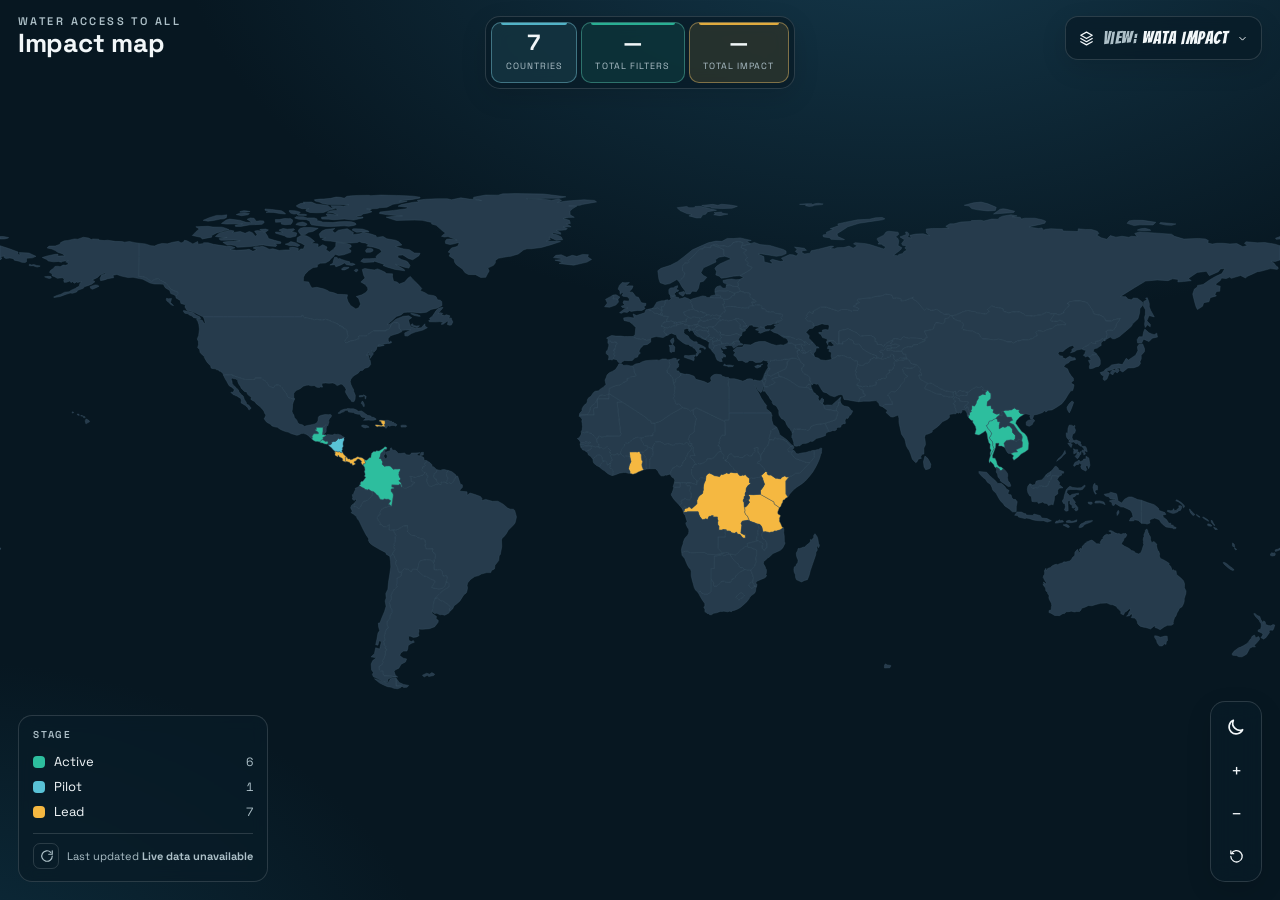
==== commit d0adb05d: "Fix mobile map view picker" ====
--- a/index.html
+++ b/index.html
@@ -4,7 +4,7 @@
 <meta charset="utf-8">
 <meta name="viewport" content="width=device-width, initial-scale=1, maximum-scale=1, user-scalable=no, viewport-fit=cover">
 <meta name="theme-color" content="#0b1a24">
-<meta name="application-version" content="1.4.5">
+<meta name="application-version" content="1.4.6">
 <title>Water Access To All — Project Map</title>
 <script>try{if(window.self!==window.top)document.documentElement.dataset.embedded='true';if(localStorage.getItem('wata-theme')==='light')document.documentElement.dataset.theme='light'}catch{}</script>
 <link rel="preconnect" href="https://fonts.googleapis.com">
@@ -162,7 +162,7 @@
     .impact{grid-column:1/-1;grid-row:2;width:100%;justify-content:center}
     .kpi{flex:1;min-width:0;padding:8px 9px;text-align:center}
     .kpi b{font-size:20px}
-    .view-menu{position:fixed;top:auto;left:calc(12px + var(--safe-left));right:calc(12px + var(--safe-right));bottom:calc(12px + var(--safe-bottom));width:auto}
+    .view-menu{position:absolute;top:calc(100% + 7px);left:auto;right:0;bottom:auto;width:min(300px,calc(100vw - 24px));max-height:calc(100dvh - 180px);overflow:auto;overscroll-behavior:contain}
     .card{top:auto!important;left:0!important;right:0;bottom:0;width:100%;max-height:min(78dvh,720px);border-radius:22px 22px 0 0;transform:translateY(102%)}
     .card.open{transform:translateY(0)}
   }
@@ -768,6 +768,6 @@
 </script>
 <script type="module" src="/assets/app-icons/final-v2/app-identities.mjs"></script>
 <script type="module" data-wata-icon-catalog src="/assets/wata-icons/8281eba9d08d/runtime.mjs"></script>
-<script type="module" src="/ios-header/init.mjs?v=1.4.5"></script>
+<script type="module" src="/ios-header/init.mjs?v=1.4.6"></script>
 </body>
 </html>
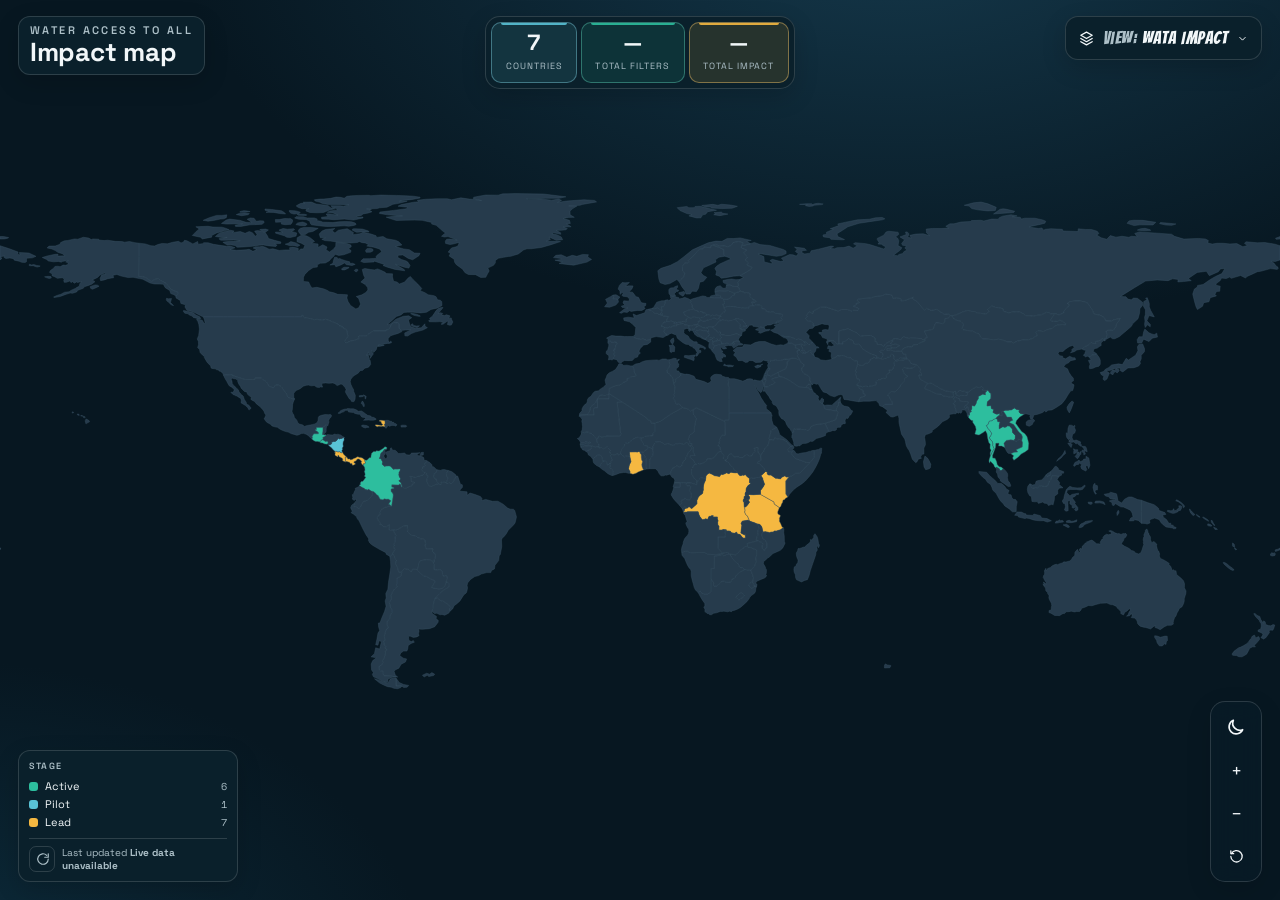
==== commit b005716f: "Compact map legend and solidify header chrome" ====
--- a/index.html
+++ b/index.html
@@ -4,7 +4,7 @@
 <meta charset="utf-8">
 <meta name="viewport" content="width=device-width, initial-scale=1, maximum-scale=1, user-scalable=no, viewport-fit=cover">
 <meta name="theme-color" content="#0b1a24">
-<meta name="application-version" content="1.4.6">
+<meta name="application-version" content="1.4.8">
 <title>Water Access To All — Project Map</title>
 <script>try{if(window.self!==window.top)document.documentElement.dataset.embedded='true';if(localStorage.getItem('wata-theme')==='light')document.documentElement.dataset.theme='light'}catch{}</script>
 <link rel="preconnect" href="https://fonts.googleapis.com">
@@ -13,7 +13,7 @@
   :root{
     --ocean:#071721; --land:#263b4c; --land-line:#3a5365;
     --ink:#f2f7f9; --dim:#adc0c8; --line:rgba(255,255,255,.14); --panel:#0f2a37;
-    --glow-one:#15394c; --glow-two:#0d2d3d; --control:rgba(8,28,39,.78); --deep:#06151e; --surface:rgba(255,255,255,.06); --map-halo:rgba(255,255,255,.42); --wata-outline:#83fff0;
+    --glow-one:#15394c; --glow-two:#0d2d3d; --control:rgba(8,28,39,.78); --chrome:#0a202b; --deep:#06151e; --surface:rgba(255,255,255,.06); --map-halo:rgba(255,255,255,.42); --wata-outline:#83fff0;
     --font:'Space Grotesk',system-ui,-apple-system,Segoe UI,Roboto,sans-serif;
     --safe-top:env(safe-area-inset-top,0px);--safe-right:env(safe-area-inset-right,0px);
     --safe-bottom:env(safe-area-inset-bottom,0px);--safe-left:env(safe-area-inset-left,0px);
@@ -21,7 +21,7 @@
   [data-embedded="true"]{--safe-top:0px;--safe-right:0px;--safe-bottom:0px;--safe-left:0px}
   [data-theme="light"]{color-scheme:light;--ocean:#f0f9fb;--land:#b8cdd5;--land-line:#86a4b0;
     --ink:#102f3b;--dim:#506d78;--line:rgba(16,47,59,.22);--panel:#ffffff;
-    --glow-one:#cbe9ef;--glow-two:#d7edf1;--control:rgba(255,255,255,.94);--deep:#ffffff;--surface:rgba(16,47,59,.06);--map-halo:rgba(9,70,86,.34);--wata-outline:#075f70}
+    --glow-one:#cbe9ef;--glow-two:#d7edf1;--control:rgba(255,255,255,.94);--chrome:#ffffff;--deep:#ffffff;--surface:rgba(16,47,59,.06);--map-halo:rgba(9,70,86,.34);--wata-outline:#075f70}
   *{box-sizing:border-box;-webkit-tap-highlight-color:transparent}
   html,body{margin:0;padding:0;height:100%}
   body{background:var(--ocean);color:var(--ink);font-family:var(--font);overflow:hidden}
@@ -31,12 +31,12 @@
     transition:background .2s ease,color .2s ease}
   .head{position:absolute;top:0;left:0;right:0;z-index:6;display:grid;grid-template-columns:minmax(0,1fr) auto minmax(0,1fr);
     align-items:start;gap:18px;padding:calc(16px + var(--safe-top)) calc(18px + var(--safe-right)) 16px calc(18px + var(--safe-left));pointer-events:none}
-  .title{display:flex;flex-direction:column;line-height:1.05;pointer-events:auto}
+  .title{display:flex;flex-direction:column;line-height:1.05;pointer-events:auto;width:max-content;padding:8px 11px;border:1px solid var(--line);border-radius:12px;background:var(--chrome);box-shadow:0 8px 24px rgba(0,0,0,.16)}
   .title .eyebrow{font-size:11px;letter-spacing:.22em;text-transform:uppercase;color:var(--dim);font-weight:600}
   .title h1{margin:2px 0 0;font-size:clamp(18px,2.4vw,26px);font-weight:700;letter-spacing:-.01em}
   .view-control{position:relative;width:max-content;justify-self:end;pointer-events:auto}
   .view-trigger{min-height:44px;display:flex;align-items:center;gap:8px;padding:8px 12px;border:1px solid var(--line);border-radius:13px;
-    background:var(--control);backdrop-filter:blur(8px);color:var(--ink);font:600 12px/1.2 var(--font);cursor:pointer;box-shadow:0 8px 26px rgba(0,0,0,.12)}
+    background:var(--chrome);color:var(--ink);font:600 12px/1.2 var(--font);cursor:pointer;box-shadow:0 8px 24px rgba(0,0,0,.16)}
   .view-trigger:hover,.view-trigger:focus-visible{border-color:#59c2d6;outline:none}
   .view-trigger svg{width:17px;height:17px;fill:none;stroke:currentColor;stroke-width:1.8;stroke-linecap:round;stroke-linejoin:round}
   .view-trigger .chev{width:13px;height:13px;transition:transform .18s ease}.view-trigger[aria-expanded="true"] .chev{transform:rotate(180deg)}
@@ -49,9 +49,10 @@
   .view-swatch{width:20px;height:20px;border-radius:6px;border:1px solid var(--line);flex:0 0 auto}.view-swatch.impact-view{background:linear-gradient(135deg,#2DBE9E 0 50%,#F5B841 50%)}
   .view-swatch.stress-view{background:linear-gradient(135deg,#55b98b 0 28%,#edc84f 28% 55%,#ef8b43 55% 78%,#d54b4b 78%)}
   .view-swatch.gap-view{background:linear-gradient(135deg,#2DBE9E 0 20%,#6bc7bb 20% 40%,#edc84f 40% 60%,#ef8b43 60% 80%,#d54b4b 80%)}
+  .view-swatch.cholera-view{background:linear-gradient(135deg,#f4a81d 0 20%,#f2682a 20% 40%,#ef3842 40% 60%,#bb2932 60% 80%,#8c171e 80%)}
   .view-option span:last-child{display:flex;flex-direction:column;gap:3px}.view-option b{font-size:13px}.view-option small{font-size:10px;color:var(--dim)}
-  .impact{pointer-events:auto;display:flex;justify-self:center;align-items:stretch;gap:4px;padding:5px;background:var(--control);
-    backdrop-filter:blur(10px);border:1px solid var(--line);border-radius:15px;box-shadow:0 8px 26px rgba(0,0,0,.12)}
+  .impact{pointer-events:auto;display:flex;justify-self:center;align-items:stretch;gap:4px;padding:5px;background:var(--chrome);
+    border:1px solid var(--line);border-radius:15px;box-shadow:0 8px 24px rgba(0,0,0,.16)}
   .kpi{--kpi-accent:#59C2D6;position:relative;overflow:hidden;padding:8px 13px;text-align:center;min-width:86px;border:1px solid color-mix(in srgb,var(--kpi-accent) 34%,var(--line));border-radius:10px;
     background:color-mix(in srgb,var(--kpi-accent) 12%,transparent);transition:background .2s ease,border-color .2s ease}
   .kpi:nth-child(2){--kpi-accent:#2DBE9E}.kpi:nth-child(3){--kpi-accent:#F5B841}
@@ -70,18 +71,18 @@
   svg#map{width:100%;height:100%;display:block;touch-action:none}
   .cc{fill:var(--land);stroke:var(--land-line);stroke-width:.4;vector-effect:non-scaling-stroke;transition:fill .35s ease,stroke .2s ease,stroke-width .2s ease}
   .cc.on{filter:drop-shadow(0 0 6px var(--map-halo))}
-  .cc.hasproj,.cc.hasstress,.cc.hasgap{cursor:pointer}
-  [data-map-view="stress"] .cc.wata-country,[data-map-view="gap"] .cc.wata-country{stroke:var(--wata-outline);stroke-width:1.55;filter:drop-shadow(0 0 3px rgba(50,224,193,.44))}
-
-  .legend{position:absolute;left:calc(18px + var(--safe-left));bottom:calc(18px + var(--safe-bottom));z-index:6;background:var(--control);
-    backdrop-filter:blur(8px);border:1px solid var(--line);border-radius:14px;padding:12px 14px;min-width:170px;transition:background .2s ease,border-color .2s ease}
-  .legend h3{margin:0 0 8px;font-size:10px;letter-spacing:.18em;text-transform:uppercase;color:var(--dim);font-weight:600}
-  .lrow{display:flex;align-items:center;gap:9px;padding:4px 0;font-size:13px}
-  .dot{width:12px;height:12px;border-radius:4px;flex:0 0 auto}
-  .lrow .n{margin-left:auto;color:var(--dim);font-variant-numeric:tabular-nums;font-size:12px}
-  .updated{margin-top:9px;padding-top:9px;border-top:1px solid var(--line);display:flex;align-items:center;gap:8px;font-size:11px;color:var(--dim)}
+  .cc.hasproj,.cc.hasstress,.cc.hasgap,.cc.hascholera{cursor:pointer}
+  [data-map-view="stress"] .cc.wata-country,[data-map-view="gap"] .cc.wata-country,[data-map-view="cholera"] .cc.wata-country{stroke:var(--wata-outline);stroke-width:1.55;filter:drop-shadow(0 0 3px rgba(50,224,193,.44))}
+
+  .legend{position:absolute;left:calc(18px + var(--safe-left));bottom:calc(18px + var(--safe-bottom));z-index:6;width:min(220px,calc(100vw - 92px - var(--safe-left) - var(--safe-right)));background:var(--chrome);
+    border:1px solid var(--line);border-radius:12px;padding:9px 10px;transition:background .2s ease,border-color .2s ease;box-shadow:0 8px 24px rgba(0,0,0,.16)}
+  .legend h3{margin:0 0 5px;font-size:9px;letter-spacing:.17em;text-transform:uppercase;color:var(--dim);font-weight:600}
+  .lrow{display:flex;align-items:center;gap:7px;padding:2px 0;font-size:11px}
+  .dot{width:9px;height:9px;border-radius:3px;flex:0 0 auto}
+  .lrow .n{margin-left:auto;color:var(--dim);font-variant-numeric:tabular-nums;font-size:10px}
+  .updated{margin-top:7px;padding-top:7px;border-top:1px solid var(--line);display:flex;align-items:center;gap:7px;font-size:10px;color:var(--dim)}
   .updated[hidden],.source-note[hidden]{display:none}
-  .source-note{margin-top:9px;padding-top:9px;border-top:1px solid var(--line);font-size:10px;line-height:1.42;color:var(--dim)}
+  .source-note{margin-top:7px;padding-top:7px;border-top:1px solid var(--line);font-size:9px;line-height:1.35;color:var(--dim);overflow-wrap:anywhere}
   .source-note a{color:var(--ink);text-decoration:none;font-weight:700}.source-note a:hover,.source-note a:focus-visible{text-decoration:underline;outline:none}
   .refresh{width:26px;height:26px;border-radius:7px;border:1px solid var(--line);background:transparent;color:var(--dim);
     cursor:pointer;display:grid;place-items:center;flex:0 0 auto}
@@ -156,7 +157,7 @@
   .toast.show{opacity:1;transform:translateX(-50%) translateY(0)}
 
   @media (max-width:640px){
-    .legend{left:calc(12px + var(--safe-left));bottom:calc(12px + var(--safe-bottom));padding:10px 12px;min-width:150px}
+    .legend{left:calc(12px + var(--safe-left));bottom:calc(12px + var(--safe-bottom));width:min(205px,calc(100vw - 82px - var(--safe-left) - var(--safe-right)));padding:8px 9px}
     .zoom{right:calc(12px + var(--safe-right));bottom:calc(12px + var(--safe-bottom))} .head{grid-template-columns:minmax(0,1fr) auto;gap:10px 8px;padding:calc(12px + var(--safe-top)) calc(12px + var(--safe-right)) 12px calc(12px + var(--safe-left))}
     .title{grid-column:1;grid-row:1}.view-control{grid-column:2;grid-row:1}.view-trigger{padding-inline:10px}.view-label{font-size:0}.view-label strong{font-size:12px}
     .impact{grid-column:1/-1;grid-row:2;width:100%;justify-content:center}
@@ -198,6 +199,7 @@
         <button class="view-option" type="button" role="option" data-view="impact" aria-selected="true"><span class="view-swatch impact-view"></span><span><b>WATA Impact</b><small>Programs, filters and locations</small></span></button>
         <button class="view-option" type="button" role="option" data-view="stress" aria-selected="false"><span class="view-swatch stress-view"></span><span><b>Water Stress</b><small>WRI Aqueduct 4.0 baseline</small></span></button>
         <button class="view-option" type="button" role="option" data-view="gap" aria-selected="false"><span class="view-swatch gap-view"></span><span><b>Safe Drinking Water Gap</b><small>Without safely managed service · WHO/UNICEF</small></span></button>
+        <button class="view-option" type="button" role="option" data-view="cholera" aria-selected="false"><span class="view-swatch cholera-view"></span><span><b>Cholera &amp; AWD</b><small>Reported cases · WHO dashboard</small></span></button>
       </div>
     </div>
   </div>
@@ -393,6 +395,7 @@
     </div>
     <div class="source-note" id="stressSource" hidden><a href="https://datasets.wri.org/datasets/aqueduct-40-current-and-future-country-rankings" target="_blank" rel="noopener noreferrer">WRI Aqueduct 4.0</a><br>Baseline screening data · historical through 2019 · not real-time</div>
     <div class="source-note" id="gapSource" hidden><a href="https://data.worldbank.org/indicator/SH.H2O.SMDW.ZS" target="_blank" rel="noopener noreferrer">WHO/UNICEF JMP via World Bank</a><br>Share without safely managed drinking water · national estimate · missing data stays neutral</div>
+    <div class="source-note" id="choleraSource" hidden><a href="https://who-global-cholera-and-awd-dashboard-1-who.hub.arcgis.com/" target="_blank" rel="noopener noreferrer" aria-label="WHO Global Cholera and Acute Watery Diarrhea Dashboard">WHO dashboard</a><br><span id="choleraSourceStatus">Loads when selected · monthly · missing = no report</span></div>
   </div>
 
   <div class="zoom">
@@ -425,6 +428,10 @@
    ========================================================================= */
 const WORKER_URL = 'https://wata-map.cleanwataorg.workers.dev'; // live
 const LIVE_REQUEST_TIMEOUT_MS = 12000;
+const WHO_CHOLERA_DASHBOARD = 'https://who-global-cholera-and-awd-dashboard-1-who.hub.arcgis.com/';
+const WHO_CHOLERA_URL = 'https://services.arcgis.com/5T5nSi527N4F7luB/ArcGIS/rest/services/case_adm0_shp/FeatureServer/0/query?where=cs_cm_p%20%3E%200&outFields=adm0_v_%2Ciso3cod%2Ccas_ttl%2Cdth_ttl%2Ccas_4wk%2Cdth_4wk%2Ccfr_cum%2Ccs_cm_p%2Ccs_4wk_%2Cdate_wk%2Clst_pwk%2Cwho_rgn&returnGeometry=false&f=json';
+const WHO_CHOLERA_CACHE_KEY = 'wata-who-cholera-v1';
+const WHO_CHOLERA_CACHE_MS = 6*60*60*1000;
 
 /* =========================================================================
    STAGES — these match your Notion "Stage" exactly. Order here = legend order.
@@ -507,6 +514,15 @@
   {label:'High gap',range:'30–49%',color:'#ef8b43'},
   {label:'Critical gap',range:'≥50%',color:'#d54b4b'},
 ];
+// Exact cumulative cases-per-100,000 breaks and colors used by WHO's public dashboard web map.
+const CHOLERA_SCALE=[
+  {label:'0–10',range:'per 100k',max:10,color:'#f4a81d'},
+  {label:'>10–100',range:'per 100k',max:100,color:'#f2682a'},
+  {label:'>100–500',range:'per 100k',max:500,color:'#ef3842'},
+  {label:'>500–1,000',range:'per 100k',max:1000,color:'#bb2932'},
+  {label:'>1,000–5,000',range:'per 100k',max:5000,color:'#8c171e'},
+];
+let CHOLERA_DATA={},choleraStatus='idle',choleraRequest=null,choleraFetchedAt=null,choleraDataAsOf=null;
 let currentView='impact';
 
 function stressInfo(iso){
@@ -519,14 +535,69 @@
   const [managed,year]=record,gap=Math.round((100-managed)*10)/10,category=gap<5?0:gap<15?1:gap<30?2:gap<50?3:4,scale=GAP_SCALE[category];
   return{managed,gap,year,category,...scale};
 }
+function choleraInfo(iso){
+  const record=CHOLERA_DATA[iso];if(!record)return null;
+  const scale=CHOLERA_SCALE.find(item=>record.cumulativeRate<=item.max)||CHOLERA_SCALE[CHOLERA_SCALE.length-1];
+  return{...record,...scale};
+}
+function whoMetric(value){
+  if(value==null||value==='')return null;
+  const number=Number(value);
+  return Number.isFinite(number)&&Math.abs(number-.0001)>.0000001?number:null;
+}
+function formatWhoDate(value){
+  return Number.isFinite(value)?new Date(value).toLocaleDateString(undefined,{year:'numeric',month:'short',day:'numeric',timeZone:'UTC'}):'date unavailable';
+}
+function normalizeCholeraFeatures(features){
+  const data={};let asOf=null;
+  for(const feature of Array.isArray(features)?features:[]){
+    const a=feature?.attributes||{},iso=String(a.iso3cod||'').trim().toUpperCase(),rate=Number(a.cs_cm_p),rawDate=a.date_wk??a.lst_pwk,date=rawDate==null||rawDate===''?null:Number(rawDate);
+    if(!/^[A-Z]{3}$/.test(iso)||!Number.isFinite(rate)||rate<=0)continue;
+    data[iso]={
+      cumulativeRate:rate,
+      cumulativeCases:whoMetric(a.cas_ttl),cumulativeDeaths:whoMetric(a.dth_ttl),
+      recentCases:whoMetric(a.cas_4wk),recentDeaths:whoMetric(a.dth_4wk),recentRate:whoMetric(a.cs_4wk_),
+      fatalityRate:whoMetric(a.cfr_cum),asOf:Number.isFinite(date)?date:null,region:String(a.who_rgn||'').trim(),
+    };
+    if(Number.isFinite(date))asOf=Math.max(asOf||0,date);
+  }
+  return{data,asOf};
+}
+function readCholeraCache(){
+  try{
+    const cached=JSON.parse(localStorage.getItem(WHO_CHOLERA_CACHE_KEY)||'null');
+    const normalized=normalizeCholeraFeatures(Object.entries(cached?.data||{}).map(([iso,record])=>({attributes:{iso3cod:iso,cs_cm_p:record.cumulativeRate,cas_ttl:record.cumulativeCases,dth_ttl:record.cumulativeDeaths,cas_4wk:record.recentCases,dth_4wk:record.recentDeaths,cs_4wk_:record.recentRate,cfr_cum:record.fatalityRate,date_wk:record.asOf,who_rgn:record.region}})));
+    if(!Object.keys(normalized.data).length)return;
+    CHOLERA_DATA=normalized.data;choleraDataAsOf=normalized.asOf;choleraFetchedAt=Number(cached.fetchedAt)||null;
+    choleraStatus=choleraFetchedAt&&Date.now()-choleraFetchedAt<WHO_CHOLERA_CACHE_MS?'ready':'stale';
+  }catch{}
+}
+async function loadCholeraData(force=false){
+  if(!force&&choleraStatus==='ready')return;
+  if(choleraRequest)return choleraRequest;
+  choleraStatus='loading';if(currentView==='cholera'){paint();renderLegendAndKPIs();}
+  choleraRequest=(async()=>{
+    const response=await fetch(WHO_CHOLERA_URL,{signal:AbortSignal.timeout(LIVE_REQUEST_TIMEOUT_MS)});
+    if(!response.ok)throw new Error(`WHO data ${response.status}`);
+    const payload=await response.json(),normalized=normalizeCholeraFeatures(payload.features);
+    if(!Object.keys(normalized.data).length)throw new Error('WHO data returned no country records');
+    CHOLERA_DATA=normalized.data;choleraDataAsOf=normalized.asOf;choleraFetchedAt=Date.now();choleraStatus='ready';
+    try{localStorage.setItem(WHO_CHOLERA_CACHE_KEY,JSON.stringify({fetchedAt:choleraFetchedAt,data:CHOLERA_DATA}));}catch{}
+  })().catch(()=>{choleraStatus=Object.keys(CHOLERA_DATA).length?'stale':'unavailable';}).finally(()=>{
+    choleraRequest=null;if(currentView==='cholera'){paint();renderLegendAndKPIs();}
+  });
+  return choleraRequest;
+}
+readCholeraCache();
 
 function closeViewMenu(){viewMenu.hidden=true;viewTrigger.setAttribute('aria-expanded','false');}
 function setView(view){
-  currentView=['stress','gap'].includes(view)?view:'impact';
+  currentView=['stress','gap','cholera'].includes(view)?view:'impact';
   document.documentElement.dataset.mapView=currentView;
-  viewLabel.textContent=currentView==='stress'?'Water Stress':currentView==='gap'?'Safe Drinking Water Gap':'WATA Impact';
+  viewLabel.textContent=currentView==='stress'?'Water Stress':currentView==='gap'?'Safe Drinking Water Gap':currentView==='cholera'?'Cholera & AWD':'WATA Impact';
   viewMenu.querySelectorAll('[role="option"]').forEach(option=>option.setAttribute('aria-selected',String(option.dataset.view===currentView)));
   closeViewMenu();card.classList.remove('open');paint();renderLegendAndKPIs();
+  if(currentView==='cholera')loadCholeraData();
 }
 viewTrigger.onclick=()=>{const opening=viewMenu.hidden;viewMenu.hidden=!opening;viewTrigger.setAttribute('aria-expanded',String(opening));if(opening)viewMenu.querySelector(`[data-view="${currentView}"]`).focus();};
 viewMenu.querySelectorAll('[data-view]').forEach(option=>option.onclick=()=>setView(option.dataset.view));
@@ -567,7 +638,7 @@
 themeToggle.onclick=()=>applyTheme(document.documentElement.dataset.theme==='dark'?'light':'dark');
 
 function paint(){
-  svg.querySelectorAll('.cc').forEach(el=>{el.classList.remove('hasproj','hasstress','hasgap','wata-country');el.style.fill='';});
+  svg.querySelectorAll('.cc').forEach(el=>{el.classList.remove('hasproj','hasstress','hasgap','hascholera','wata-country');el.style.fill='';});
   if(currentView==='stress'){
     Object.entries(STRESS_DATA).forEach(([iso,record])=>{
       const el=svg.querySelector('#'+CSS.escape(iso)),scale=STRESS_SCALE[record[1]];
@@ -577,6 +648,11 @@
     Object.entries(SAFE_WATER_DATA).forEach(([iso])=>{
       const el=svg.querySelector('#'+CSS.escape(iso)),gap=gapInfo(iso);
       if(el&&gap){el.style.fill=gap.color;el.classList.add('hasgap');}
+    });
+  }else if(currentView==='cholera'){
+    Object.entries(CHOLERA_DATA).forEach(([iso])=>{
+      const el=svg.querySelector('#'+CSS.escape(iso)),cholera=choleraInfo(iso);
+      if(el&&cholera){el.style.fill=cholera.color;el.classList.add('hascholera');}
     });
   }
   Object.entries(DATA.countries).forEach(([iso,p])=>{
@@ -600,14 +676,23 @@
   document.getElementById('kInCountry').textContent=ink?fmt(inCountry):'—';
   document.getElementById('kPotentialPeople').textContent=ink?fmt(inCountry*PEOPLE_PER_FILTER):'—';
   const rows=document.getElementById('legendRows'); rows.innerHTML='';
-  document.getElementById('legendTitle').textContent=currentView==='stress'?'Water stress':currentView==='gap'?'Safe drinking water gap':'Stage';
+  document.getElementById('legendTitle').textContent=currentView==='stress'?'Water stress':currentView==='gap'?'Safe drinking water gap':currentView==='cholera'?'Cholera & AWD':'Stage';
   document.getElementById('impactUpdated').hidden=currentView!=='impact';
   document.getElementById('stressSource').hidden=currentView!=='stress';
   document.getElementById('gapSource').hidden=currentView!=='gap';
+  document.getElementById('choleraSource').hidden=currentView!=='cholera';
+  const choleraSourceStatus=document.getElementById('choleraSourceStatus');
+  if(choleraStatus==='loading')choleraSourceStatus.textContent='Loading WHO data…';
+  else if(choleraStatus==='unavailable')choleraSourceStatus.textContent='Temporarily unavailable · missing = no report';
+  else if(choleraDataAsOf)choleraSourceStatus.textContent=`Through ${formatWhoDate(choleraDataAsOf)} · monthly${choleraStatus==='stale'?' · saved copy':''} · missing = no report`;
+  else choleraSourceStatus.textContent='Loads when selected · monthly · missing = no report';
   if(currentView==='stress')STRESS_SCALE.forEach(scale=>{
     const r=document.createElement('div');r.className='lrow';
     r.innerHTML=`<span class="dot" style="background:${scale.color}"></span>${scale.label}<span class="n">${scale.range}</span>`;rows.appendChild(r);
   });else if(currentView==='gap')GAP_SCALE.forEach(scale=>{
+    const r=document.createElement('div');r.className='lrow';
+    r.innerHTML=`<span class="dot" style="background:${scale.color}"></span>${scale.label}<span class="n">${scale.range}</span>`;rows.appendChild(r);
+  });else if(currentView==='cholera')CHOLERA_SCALE.forEach(scale=>{
     const r=document.createElement('div');r.className='lrow';
     r.innerHTML=`<span class="dot" style="background:${scale.color}"></span>${scale.label}<span class="n">${scale.range}</span>`;rows.appendChild(r);
   });else STAGE_ORDER.filter(k=>counts[k]).forEach(k=>{
@@ -658,11 +743,12 @@
 // hover
 svg.addEventListener('mousemove',e=>{if(isTouch)return;const t=e.target;
   if(t.classList&&t.classList.contains('cc')){
-    const iso=t.id,name=t.getAttribute('data-name')||iso,p=DATA.countries[iso],stress=stressInfo(iso),gap=gapInfo(iso);
+    const iso=t.id,name=t.getAttribute('data-name')||iso,p=DATA.countries[iso],stress=stressInfo(iso),gap=gapInfo(iso),cholera=choleraInfo(iso);
     svg.querySelectorAll('.cc.on').forEach(x=>x.classList.remove('on'));t.classList.add('on');
     tip.innerHTML=currentView==='stress'
       ?`${name}<div class="s">${stress?`${stress.label} water stress · ${stress.range}`:'No Aqueduct data'}${p?' · WATA '+p.status:''}</div>`
       :currentView==='gap'?`${name}<div class="s">${gap?`${gap.gap.toFixed(1)}% without safely managed service · ${gap.year}`:'No safely managed estimate'}${p?' · WATA '+p.status:''}</div>`
+      :currentView==='cholera'?`${name}<div class="s">${cholera?`${cholera.cumulativeRate.toLocaleString()} reported cases per 100,000 · ${formatWhoDate(cholera.asOf)}`:'No current WHO dashboard record'}${p?' · WATA '+p.status:''}</div>`
       :p?`${name}<div class="s">${p.status}${p.filters!=null?' · '+fmt(p.filters)+' distributed':''}</div>`:`${name}<div class="s">No project yet</div>`;
     tip.classList.add('show');tip.style.left=(e.clientX+14)+'px';tip.style.top=(e.clientY+14)+'px';
   }else{tip.classList.remove('show');svg.querySelectorAll('.cc.on').forEach(x=>x.classList.remove('on'));}});
@@ -682,11 +768,12 @@
 }
 svg.addEventListener('click',e=>{if(moved)return;const t=e.target;
   if(!(t.classList&&t.classList.contains('cc'))){card.classList.remove('open');return;}
-  const iso=t.id,name=t.getAttribute('data-name')||iso,p=DATA.countries[iso],stress=stressInfo(iso),gap=gapInfo(iso),stage=p&&STAGE[p.status];
+  const iso=t.id,name=t.getAttribute('data-name')||iso,p=DATA.countries[iso],stress=stressInfo(iso),gap=gapInfo(iso),cholera=choleraInfo(iso),stage=p&&STAGE[p.status];
   if(currentView==='impact'&&!stage)return;
   if(currentView==='stress'&&!stress&&!stage)return;
   if(currentView==='gap'&&!gap&&!stage)return;
-  const c=stage?stage.color:stress?.color||gap.color;
+  if(currentView==='cholera'&&!cholera&&!stage)return;
+  const c=stage?stage.color:stress?.color||gap?.color||cholera?.color||'#59C2D6';
   const countryTotal=stage?(p.potentialFilters==null?p.filters:Math.max(p.filters||0,p.potentialFilters)):null;
   const metrics=stage?`<div class="metrics">
     <div class="metric"><b>${fmt(p.filters)}</b><span>Filters distributed</span></div>
@@ -704,6 +791,14 @@
     <span class="context-label">Safe drinking water gap</span><strong>No national safely managed estimate available</strong>
     <p>WHO/UNICEF JMP does not publish a national value for this country in the current dataset, so the map leaves it neutral instead of treating missing data as zero.</p>
   </div>`):'';
+  const choleraFootnote=iso==='AFG'||iso==='MMR'?' WHO identifies this country’s reports as acute watery diarrhoea (AWD).':iso==='BGD'?' Bangladesh reporting covers Cox’s Bazar.':'';
+  const choleraBlock=currentView==='cholera'?(cholera?`<div class="layer-context">
+    <span class="context-label">WHO Cholera &amp; AWD · ${formatWhoDate(cholera.asOf)}</span><strong>${cholera.cumulativeRate.toLocaleString()} cumulative reported cases per 100,000</strong>
+    <p>${cholera.cumulativeCases==null?'Cumulative case count unavailable':`${fmt(cholera.cumulativeCases)} cumulative reported cases`}${cholera.recentCases==null?'':` · ${fmt(cholera.recentCases)} reported in the last 28 days`}${cholera.cumulativeDeaths==null?'':` · ${fmt(cholera.cumulativeDeaths)} cumulative reported deaths`}.${choleraFootnote} Figures can include suspected and confirmed cases, reporting systems vary, and WHO may revise the data. <a href="${WHO_CHOLERA_DASHBOARD}" target="_blank" rel="noopener noreferrer">Source: WHO Global Cholera and AWD Dashboard</a> · accessed ${formatWhoDate(Date.now())}.</p>
+  </div>`:`<div class="layer-context">
+    <span class="context-label">WHO Cholera &amp; AWD</span><strong>${choleraStatus==='loading'?'Loading WHO data…':'No current WHO dashboard record'}</strong>
+    <p>A missing report is not evidence of zero cases. The map leaves countries without a current dashboard record neutral.</p>
+  </div>`):'';
   const inset=stage?countryInset(iso,name,p.regions,c):'';
   const regions=stage&&p.regions&&p.regions.length?`<div class="seclbl">Areas</div>
     <div class="regions">${p.regions.map(r=>`<span class="rpill">${esc(r)}</span>`).join('')}</div>`:'';
@@ -714,10 +809,10 @@
   if(stage&&p.ctaUrl)actions.push(`<a class="action ${p.status==='Lead'?'start':'support'}" href="${esc(p.ctaUrl)}" target="_blank" rel="noopener noreferrer">${esc(p.ctaLabel||`Help bring this program to ${name}`)}</a>`);
   if(stage&&p.countryUrl)actions.push(`<a class="action${p.status==='Lead'?' secondary':''}" href="${esc(p.countryUrl)}" target="_blank" rel="noopener noreferrer">Explore ${esc(name)}</a>`);
   const actionBlock=actions.length?`<div class="actions">${actions.join('')}</div>`:'';
-  const pill=stage?`${p.status}`:currentView==='stress'?'Aqueduct baseline':'JMP estimate';
+  const pill=stage?`${p.status}`:currentView==='stress'?'Aqueduct baseline':currentView==='gap'?'JMP estimate':'WHO surveillance';
   cardBody.innerHTML=`<span class="pill" style="background:${c}22;color:${c};border:1px solid ${c}55">
     <span class="dot" style="background:${c}"></span>${pill}</span>
-    <h2>${esc(name)}</h2>${metrics}${stressBlock}${gapBlock}${inset}${regions}${stage&&p.note?`<div class="note">${esc(p.note)}</div>`:''}${gal}${actionBlock}`;
+    <h2>${esc(name)}</h2>${metrics}${stressBlock}${gapBlock}${choleraBlock}${inset}${regions}${stage&&p.note?`<div class="note">${esc(p.note)}</div>`:''}${gal}${actionBlock}`;
   cardBody.querySelectorAll('.gal img').forEach(img=>{img.onclick=()=>openLB(img.dataset.full);});
   focusCountry(t);
   positionCard(t);card.classList.add('open');card.querySelector('.x').focus();tip.classList.remove('show');svg.querySelectorAll('.cc.on').forEach(x=>x.classList.remove('on'));});
@@ -768,6 +863,6 @@
 </script>
 <script type="module" src="/assets/app-icons/final-v2/app-identities.mjs"></script>
 <script type="module" data-wata-icon-catalog src="/assets/wata-icons/8281eba9d08d/runtime.mjs"></script>
-<script type="module" src="/ios-header/init.mjs?v=1.4.6"></script>
+<script type="module" src="/ios-header/init.mjs?v=1.4.8"></script>
 </body>
 </html>
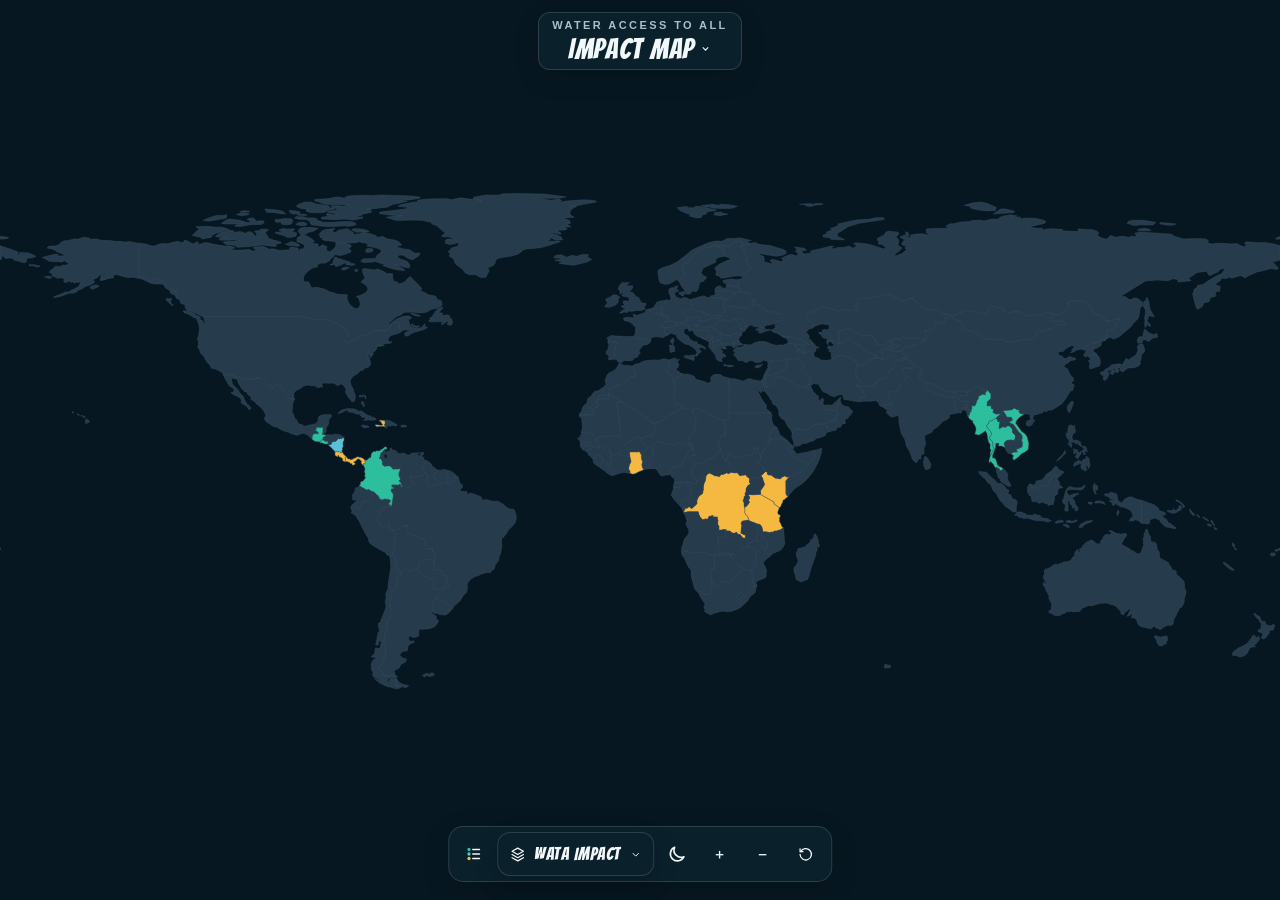
==== commit e434c3fc: "Reframe map controls for website embeds" ====
--- a/index.html
+++ b/index.html
@@ -4,7 +4,7 @@
 <meta charset="utf-8">
 <meta name="viewport" content="width=device-width, initial-scale=1, maximum-scale=1, user-scalable=no, viewport-fit=cover">
 <meta name="theme-color" content="#0b1a24">
-<meta name="application-version" content="1.4.8">
+<meta name="application-version" content="1.4.9">
 <title>Water Access To All — Project Map</title>
 <script>try{if(window.self!==window.top)document.documentElement.dataset.embedded='true';if(localStorage.getItem('wata-theme')==='light')document.documentElement.dataset.theme='light'}catch{}</script>
 <link rel="preconnect" href="https://fonts.googleapis.com">
@@ -25,23 +25,23 @@
   *{box-sizing:border-box;-webkit-tap-highlight-color:transparent}
   html,body{margin:0;padding:0;height:100%}
   body{background:var(--ocean);color:var(--ink);font-family:var(--font);overflow:hidden}
-  #app{position:relative;width:100%;height:100vh;height:100dvh;min-height:0;overflow:hidden;
-    background:radial-gradient(1200px 700px at 70% -10%, var(--glow-one) 0%, transparent 60%),
-               radial-gradient(900px 600px at -5% 110%, var(--glow-two) 0%, transparent 55%), var(--ocean);
+  #app{position:relative;width:100%;height:100vh;height:100dvh;min-height:0;overflow:hidden;background:var(--ocean);
     transition:background .2s ease,color .2s ease}
-  .head{position:absolute;top:0;left:0;right:0;z-index:6;display:grid;grid-template-columns:minmax(0,1fr) auto minmax(0,1fr);
-    align-items:start;gap:18px;padding:calc(16px + var(--safe-top)) calc(18px + var(--safe-right)) 16px calc(18px + var(--safe-left));pointer-events:none}
-  .title{display:flex;flex-direction:column;line-height:1.05;pointer-events:auto;width:max-content;padding:8px 11px;border:1px solid var(--line);border-radius:12px;background:var(--chrome);box-shadow:0 8px 24px rgba(0,0,0,.16)}
+  .head{position:absolute;top:0;left:0;right:0;z-index:6;display:flex;flex-direction:column;align-items:center;gap:7px;
+    padding:calc(12px + var(--safe-top)) calc(18px + var(--safe-right)) 12px calc(18px + var(--safe-left));pointer-events:none}
+  .title{display:flex;flex-direction:column;align-items:center;text-align:center;line-height:1.05;pointer-events:auto;width:max-content;padding:7px 13px 6px;border:1px solid var(--line);border-radius:12px;background:var(--chrome);color:var(--ink);box-shadow:0 8px 24px rgba(0,0,0,.16);cursor:pointer}
+  .title:hover,.title:focus-visible{border-color:#59c2d6;outline:none}
   .title .eyebrow{font-size:11px;letter-spacing:.22em;text-transform:uppercase;color:var(--dim);font-weight:600}
-  .title h1{margin:2px 0 0;font-size:clamp(18px,2.4vw,26px);font-weight:700;letter-spacing:-.01em}
-  .view-control{position:relative;width:max-content;justify-self:end;pointer-events:auto}
+  .title-main{display:flex;align-items:center;justify-content:center;gap:5px}
+  .title .map-title{margin:2px 0 0;font:400 clamp(21px,2.7vw,29px)/1 'Bangers',cursive;letter-spacing:.7px}
+  .view-control{position:relative;width:max-content;pointer-events:auto}
   .view-trigger{min-height:44px;display:flex;align-items:center;gap:8px;padding:8px 12px;border:1px solid var(--line);border-radius:13px;
     background:var(--chrome);color:var(--ink);font:600 12px/1.2 var(--font);cursor:pointer;box-shadow:0 8px 24px rgba(0,0,0,.16)}
   .view-trigger:hover,.view-trigger:focus-visible{border-color:#59c2d6;outline:none}
   .view-trigger svg{width:17px;height:17px;fill:none;stroke:currentColor;stroke-width:1.8;stroke-linecap:round;stroke-linejoin:round}
   .view-trigger .chev{width:13px;height:13px;transition:transform .18s ease}.view-trigger[aria-expanded="true"] .chev{transform:rotate(180deg)}
   .view-label{color:var(--dim);font-weight:500}.view-label strong{color:var(--ink);font-weight:700}
-  .view-menu{position:absolute;top:calc(100% + 7px);right:0;width:260px;padding:7px;border:1px solid var(--line);border-radius:15px;
+  .view-menu{position:absolute;top:auto;bottom:calc(100% + 7px);left:0;right:auto;width:260px;padding:7px;border:1px solid var(--line);border-radius:15px;
     background:color-mix(in srgb,var(--panel) 92%,transparent);backdrop-filter:blur(16px);box-shadow:0 18px 46px rgba(0,0,0,.3);z-index:30}
   .view-menu[hidden]{display:none}.view-option{width:100%;display:flex;align-items:center;gap:10px;padding:10px;border:1px solid transparent;border-radius:10px;
     background:transparent;color:var(--ink);font-family:var(--font);text-align:left;cursor:pointer}
@@ -51,8 +51,11 @@
   .view-swatch.gap-view{background:linear-gradient(135deg,#2DBE9E 0 20%,#6bc7bb 20% 40%,#edc84f 40% 60%,#ef8b43 60% 80%,#d54b4b 80%)}
   .view-swatch.cholera-view{background:linear-gradient(135deg,#f4a81d 0 20%,#f2682a 20% 40%,#ef3842 40% 60%,#bb2932 60% 80%,#8c171e 80%)}
   .view-option span:last-child{display:flex;flex-direction:column;gap:3px}.view-option b{font-size:13px}.view-option small{font-size:10px;color:var(--dim)}
-  .impact{pointer-events:auto;display:flex;justify-self:center;align-items:stretch;gap:4px;padding:5px;background:var(--chrome);
+  .impact-toggle .chev{width:13px;height:13px;margin-top:2px;fill:none;stroke:currentColor;stroke-width:2;transition:transform .18s ease}
+  .impact-toggle[aria-expanded="true"] .chev{transform:rotate(180deg)}
+  .impact{pointer-events:auto;display:flex;align-items:stretch;gap:4px;padding:5px;background:var(--chrome);
     border:1px solid var(--line);border-radius:15px;box-shadow:0 8px 24px rgba(0,0,0,.16)}
+  .impact[hidden]{display:none}
   .kpi{--kpi-accent:#59C2D6;position:relative;overflow:hidden;padding:8px 13px;text-align:center;min-width:86px;border:1px solid color-mix(in srgb,var(--kpi-accent) 34%,var(--line));border-radius:10px;
     background:color-mix(in srgb,var(--kpi-accent) 12%,transparent);transition:background .2s ease,border-color .2s ease}
   .kpi:nth-child(2){--kpi-accent:#2DBE9E}.kpi:nth-child(3){--kpi-accent:#F5B841}
@@ -74,8 +77,10 @@
   .cc.hasproj,.cc.hasstress,.cc.hasgap,.cc.hascholera{cursor:pointer}
   [data-map-view="stress"] .cc.wata-country,[data-map-view="gap"] .cc.wata-country,[data-map-view="cholera"] .cc.wata-country{stroke:var(--wata-outline);stroke-width:1.55;filter:drop-shadow(0 0 3px rgba(50,224,193,.44))}
 
-  .legend{position:absolute;left:calc(18px + var(--safe-left));bottom:calc(18px + var(--safe-bottom));z-index:6;width:min(220px,calc(100vw - 92px - var(--safe-left) - var(--safe-right)));background:var(--chrome);
+  .legend{position:absolute;left:50%;bottom:calc(78px + var(--safe-bottom));transform:translateX(-50%);z-index:7;width:min(170px,calc(100vw - 24px - var(--safe-left) - var(--safe-right)));background:var(--chrome);
     border:1px solid var(--line);border-radius:12px;padding:9px 10px;transition:background .2s ease,border-color .2s ease;box-shadow:0 8px 24px rgba(0,0,0,.16)}
+  .legend[hidden]{display:none}
+  [data-map-view="stress"] .legend,[data-map-view="gap"] .legend,[data-map-view="cholera"] .legend{width:min(220px,calc(100vw - 24px - var(--safe-left) - var(--safe-right)))}
   .legend h3{margin:0 0 5px;font-size:9px;letter-spacing:.17em;text-transform:uppercase;color:var(--dim);font-weight:600}
   .lrow{display:flex;align-items:center;gap:7px;padding:2px 0;font-size:11px}
   .dot{width:9px;height:9px;border-radius:3px;flex:0 0 auto}
@@ -91,13 +96,17 @@
   .refresh.spin svg{animation:sp 1s linear infinite}
   @keyframes sp{to{transform:rotate(360deg)}}
 
-  .zoom{position:absolute;right:calc(18px + var(--safe-right));bottom:calc(18px + var(--safe-bottom));z-index:6;display:flex;flex-direction:column;align-items:center;gap:3px;
-    padding:5px;background:var(--control);backdrop-filter:blur(10px);border:1px solid var(--line);border-radius:15px;box-shadow:0 8px 26px rgba(0,0,0,.12)}
-  .zoom button{width:40px;height:40px;border-radius:10px;border:1px solid transparent;
+  .zoom{position:absolute;left:50%;right:auto;bottom:calc(18px + var(--safe-bottom));transform:translateX(-50%);z-index:6;display:flex;flex-direction:row;align-items:center;gap:3px;
+    max-width:calc(100vw - 36px - var(--safe-left) - var(--safe-right));padding:5px;background:var(--chrome);border:1px solid var(--line);border-radius:15px;box-shadow:0 8px 26px rgba(0,0,0,.18)}
+  .zoom>button{width:40px;height:40px;border-radius:10px;border:1px solid transparent;
     background:transparent;color:var(--ink);font-size:18px;cursor:pointer;
     display:grid;place-items:center;font-family:var(--font)}
-  .zoom button:hover{background:rgba(45,190,158,.18);border-color:#2DBE9E}
+  .zoom>button:hover{background:rgba(45,190,158,.18);border-color:#2DBE9E}
+  .zoom .view-trigger{width:auto;max-width:225px;padding:8px 11px;font-size:12px}
+  .zoom .view-label{overflow:hidden;text-overflow:ellipsis;white-space:nowrap}
   .zoom .rst{width:40px;padding:0}.zoom .rst svg{width:17px;height:17px;fill:none;stroke:currentColor;stroke-width:1.8;stroke-linecap:round;stroke-linejoin:round}
+  .zoom .legend-toggle svg{width:18px;height:18px}.zoom .legend-toggle circle:nth-of-type(1){fill:#2DBE9E}.zoom .legend-toggle circle:nth-of-type(2){fill:#59C2D6}.zoom .legend-toggle circle:nth-of-type(3){fill:#F5B841}
+  .zoom .legend-toggle[aria-expanded="true"]{background:rgba(45,190,158,.18);border-color:#2DBE9E}
 
   .tip{position:fixed;z-index:20;pointer-events:none;background:var(--deep);border:1px solid var(--line);
     border-radius:8px;padding:6px 10px;font-size:12px;white-space:nowrap;opacity:0;transform:translateY(4px);
@@ -157,13 +166,16 @@
   .toast.show{opacity:1;transform:translateX(-50%) translateY(0)}
 
   @media (max-width:640px){
-    .legend{left:calc(12px + var(--safe-left));bottom:calc(12px + var(--safe-bottom));width:min(205px,calc(100vw - 82px - var(--safe-left) - var(--safe-right)));padding:8px 9px}
-    .zoom{right:calc(12px + var(--safe-right));bottom:calc(12px + var(--safe-bottom))} .head{grid-template-columns:minmax(0,1fr) auto;gap:10px 8px;padding:calc(12px + var(--safe-top)) calc(12px + var(--safe-right)) 12px calc(12px + var(--safe-left))}
-    .title{grid-column:1;grid-row:1}.view-control{grid-column:2;grid-row:1}.view-trigger{padding-inline:10px}.view-label{font-size:0}.view-label strong{font-size:12px}
-    .impact{grid-column:1/-1;grid-row:2;width:100%;justify-content:center}
+    .legend{left:50%;bottom:calc(70px + var(--safe-bottom));width:min(160px,calc(100vw - 24px - var(--safe-left) - var(--safe-right)));padding:8px 9px}
+    [data-map-view="stress"] .legend,[data-map-view="gap"] .legend,[data-map-view="cholera"] .legend{width:min(205px,calc(100vw - 24px - var(--safe-left) - var(--safe-right)))}
+    .zoom{bottom:calc(12px + var(--safe-bottom));max-width:calc(100vw - 24px - var(--safe-left) - var(--safe-right))}
+    .head{gap:6px;padding:calc(10px + var(--safe-top)) calc(12px + var(--safe-right)) 10px calc(12px + var(--safe-left))}
+    .title{padding:6px 10px}.title .eyebrow{font-size:9px}.title .map-title{font-size:20px}
+    .impact{width:min(100%,330px);justify-content:center}
     .kpi{flex:1;min-width:0;padding:8px 9px;text-align:center}
     .kpi b{font-size:20px}
-    .view-menu{position:absolute;top:calc(100% + 7px);left:auto;right:0;bottom:auto;width:min(300px,calc(100vw - 24px));max-height:calc(100dvh - 180px);overflow:auto;overscroll-behavior:contain}
+    .zoom .view-trigger{min-width:0;max-width:116px;padding-inline:9px}.view-label{font-size:0}.view-label strong{font-size:16px}
+    .view-menu{position:absolute;top:auto;bottom:calc(100% + 7px);left:0;right:auto;width:min(280px,calc(100vw - 24px));max-height:calc(100dvh - 180px);overflow:auto;overscroll-behavior:contain}
     .card{top:auto!important;left:0!important;right:0;bottom:0;width:100%;max-height:min(78dvh,720px);border-radius:22px 22px 0 0;transform:translateY(102%)}
     .card.open{transform:translateY(0)}
   }
@@ -183,24 +195,11 @@
 <body>
 <div id="app">
   <div class="head">
-    <div class="title"><span class="eyebrow">Water Access To All</span><h1>Impact map</h1></div>
-    <div class="impact">
+    <button class="title impact-toggle" id="impactToggle" type="button" aria-expanded="false" aria-controls="impactStats" aria-label="Show impact totals" title="Show impact totals"><span class="eyebrow">Water Access To All</span><span class="title-main"><span class="map-title" role="heading" aria-level="1">Impact map</span><svg class="chev" viewBox="0 0 24 24" aria-hidden="true"><path d="m7 10 5 5 5-5"/></svg></span></button>
+    <div class="impact" id="impactStats" hidden>
       <div class="kpi"><b id="kCountries">0</b><span>Countries</span></div>
       <div class="kpi"><b id="kInCountry">—</b><span>Total filters</span></div>
       <div class="kpi"><b id="kPotentialPeople">—</b><span>Total impact</span></div>
-    </div>
-    <div class="view-control" id="viewControl">
-      <button class="view-trigger" id="viewTrigger" type="button" aria-haspopup="listbox" aria-expanded="false" aria-controls="viewMenu">
-        <svg viewBox="0 0 24 24" aria-hidden="true"><path d="m12 3 8 4.5-8 4.5-8-4.5L12 3Z"/><path d="m4 12 8 4.5 8-4.5M4 16.5l8 4.5 8-4.5"/></svg>
-        <span class="view-label">View: <strong id="viewLabel">WATA Impact</strong></span>
-        <svg class="chev" viewBox="0 0 24 24" aria-hidden="true"><path d="m7 10 5 5 5-5"/></svg>
-      </button>
-      <div class="view-menu" id="viewMenu" role="listbox" aria-label="Map view" hidden>
-        <button class="view-option" type="button" role="option" data-view="impact" aria-selected="true"><span class="view-swatch impact-view"></span><span><b>WATA Impact</b><small>Programs, filters and locations</small></span></button>
-        <button class="view-option" type="button" role="option" data-view="stress" aria-selected="false"><span class="view-swatch stress-view"></span><span><b>Water Stress</b><small>WRI Aqueduct 4.0 baseline</small></span></button>
-        <button class="view-option" type="button" role="option" data-view="gap" aria-selected="false"><span class="view-swatch gap-view"></span><span><b>Safe Drinking Water Gap</b><small>Without safely managed service · WHO/UNICEF</small></span></button>
-        <button class="view-option" type="button" role="option" data-view="cholera" aria-selected="false"><span class="view-swatch cholera-view"></span><span><b>Cholera &amp; AWD</b><small>Reported cases · WHO dashboard</small></span></button>
-      </div>
     </div>
   </div>
 
@@ -385,7 +384,7 @@
     </svg>
   </div>
 
-  <div class="legend" id="legend">
+  <div class="legend" id="legend" hidden>
     <h3 id="legendTitle">Stage</h3><div id="legendRows"></div>
     <div class="updated" id="impactUpdated">
       <button class="refresh" id="refreshBtn" title="Pull latest from Notion" aria-label="Refresh">
@@ -399,6 +398,20 @@
   </div>
 
   <div class="zoom">
+    <button class="legend-toggle" id="legendToggle" type="button" aria-expanded="false" aria-controls="legend" aria-label="Show map legend" title="Map legend"><svg viewBox="0 0 24 24" aria-hidden="true"><circle cx="5" cy="6" r="2.2"/><circle cx="5" cy="12" r="2.2"/><circle cx="5" cy="18" r="2.2"/><path d="M10 6h9M10 12h9M10 18h9" fill="none" stroke="currentColor" stroke-width="1.8" stroke-linecap="round"/></svg></button>
+    <div class="view-control" id="viewControl">
+      <button class="view-trigger" id="viewTrigger" type="button" aria-haspopup="listbox" aria-expanded="false" aria-controls="viewMenu">
+        <svg viewBox="0 0 24 24" aria-hidden="true"><path d="m12 3 8 4.5-8 4.5-8-4.5L12 3Z"/><path d="m4 12 8 4.5 8-4.5M4 16.5l8 4.5 8-4.5"/></svg>
+        <span class="view-label"><strong id="viewLabel">WATA Impact</strong></span>
+        <svg class="chev" viewBox="0 0 24 24" aria-hidden="true"><path d="m7 10 5 5 5-5"/></svg>
+      </button>
+      <div class="view-menu" id="viewMenu" role="listbox" aria-label="Map view" hidden>
+        <button class="view-option" type="button" role="option" data-view="impact" aria-selected="true"><span class="view-swatch impact-view"></span><span><b>WATA Impact</b><small>Programs, filters and locations</small></span></button>
+        <button class="view-option" type="button" role="option" data-view="stress" aria-selected="false"><span class="view-swatch stress-view"></span><span><b>Water Stress</b><small>WRI Aqueduct 4.0 baseline</small></span></button>
+        <button class="view-option" type="button" role="option" data-view="gap" aria-selected="false"><span class="view-swatch gap-view"></span><span><b>Safe Drinking Water Gap</b><small>Without safely managed service · WHO/UNICEF</small></span></button>
+        <button class="view-option" type="button" role="option" data-view="cholera" aria-selected="false"><span class="view-swatch cholera-view"></span><span><b>Cholera &amp; AWD</b><small>Reported cases · WHO dashboard</small></span></button>
+      </div>
+    </div>
     <button class="theme-toggle" id="themeToggle" type="button" aria-label="Switch to light mode" aria-pressed="true" title="Switch to light mode">
       <svg class="moon" viewBox="0 0 24 24" aria-hidden="true"><path d="M20 15.2A8.5 8.5 0 0 1 8.8 4a8.5 8.5 0 1 0 11.2 11.2Z"/></svg>
       <svg class="sun" viewBox="0 0 24 24" aria-hidden="true"><circle cx="12" cy="12" r="4"/><path d="M12 2v2M12 20v2M4.9 4.9l1.4 1.4M17.7 17.7l1.4 1.4M2 12h2M20 12h2M4.9 19.1l1.4-1.4M17.7 6.3l1.4-1.4"/></svg>
@@ -492,6 +505,7 @@
 const tip=document.getElementById('tip'), card=document.getElementById('card'), cardBody=document.getElementById('cardBody');
 const themeToggle=document.getElementById('themeToggle');
 const viewTrigger=document.getElementById('viewTrigger'),viewMenu=document.getElementById('viewMenu'),viewLabel=document.getElementById('viewLabel');
+const legend=document.getElementById('legend'),legendToggle=document.getElementById('legendToggle');
 const PEOPLE_PER_FILTER=5;
 const fmt=n=>n==null?'—':Number(n).toLocaleString();
 const esc=s=>String(s??'').replace(/[&<>"']/g,ch=>({'&':'&amp;','<':'&lt;','>':'&gt;','"':'&quot;',"'":'&#39;'}[ch]));
@@ -591,17 +605,19 @@
 readCholeraCache();
 
 function closeViewMenu(){viewMenu.hidden=true;viewTrigger.setAttribute('aria-expanded','false');}
+function setLegendOpen(open){legend.hidden=!open;legendToggle.setAttribute('aria-expanded',String(open));legendToggle.setAttribute('aria-label',open?'Hide map legend':'Show map legend');}
 function setView(view){
   currentView=['stress','gap','cholera'].includes(view)?view:'impact';
   document.documentElement.dataset.mapView=currentView;
   viewLabel.textContent=currentView==='stress'?'Water Stress':currentView==='gap'?'Safe Drinking Water Gap':currentView==='cholera'?'Cholera & AWD':'WATA Impact';
   viewMenu.querySelectorAll('[role="option"]').forEach(option=>option.setAttribute('aria-selected',String(option.dataset.view===currentView)));
-  closeViewMenu();card.classList.remove('open');paint();renderLegendAndKPIs();
+  closeViewMenu();setLegendOpen(currentView!=='impact');card.classList.remove('open');paint();renderLegendAndKPIs();
   if(currentView==='cholera')loadCholeraData();
 }
 viewTrigger.onclick=()=>{const opening=viewMenu.hidden;viewMenu.hidden=!opening;viewTrigger.setAttribute('aria-expanded',String(opening));if(opening)viewMenu.querySelector(`[data-view="${currentView}"]`).focus();};
+legendToggle.onclick=()=>setLegendOpen(legend.hidden);
 viewMenu.querySelectorAll('[data-view]').forEach(option=>option.onclick=()=>setView(option.dataset.view));
-document.addEventListener('click',event=>{if(!document.getElementById('viewControl').contains(event.target))closeViewMenu();});
+document.addEventListener('click',event=>{const inView=document.getElementById('viewControl').contains(event.target);if(!inView)closeViewMenu();if(!inView&&!legend.contains(event.target)&&event.target!==legendToggle&&!legendToggle.contains(event.target))setLegendOpen(false);});
 
 function countryInset(iso,name,regions,color){
   const source=svg.querySelector('#'+CSS.escape(iso));if(!source)return'';
@@ -636,6 +652,9 @@
   if(persist)try{localStorage.setItem('wata-theme',next);}catch{}
 }
 themeToggle.onclick=()=>applyTheme(document.documentElement.dataset.theme==='dark'?'light':'dark');
+const impactToggle=document.getElementById('impactToggle'),impactStats=document.getElementById('impactStats');
+function setImpactStats(open){impactStats.hidden=!open;impactToggle.setAttribute('aria-expanded',String(open));impactToggle.setAttribute('aria-label',open?'Hide impact totals':'Show impact totals');}
+impactToggle.onclick=()=>setImpactStats(impactStats.hidden);
 
 function paint(){
   svg.querySelectorAll('.cc').forEach(el=>{el.classList.remove('hasproj','hasstress','hasgap','hascholera','wata-country');el.style.fill='';});
@@ -863,6 +882,6 @@
 </script>
 <script type="module" src="/assets/app-icons/final-v2/app-identities.mjs"></script>
 <script type="module" data-wata-icon-catalog src="/assets/wata-icons/8281eba9d08d/runtime.mjs"></script>
-<script type="module" src="/ios-header/init.mjs?v=1.4.8"></script>
+<script type="module" src="/ios-header/init.mjs?v=1.4.9"></script>
 </body>
 </html>
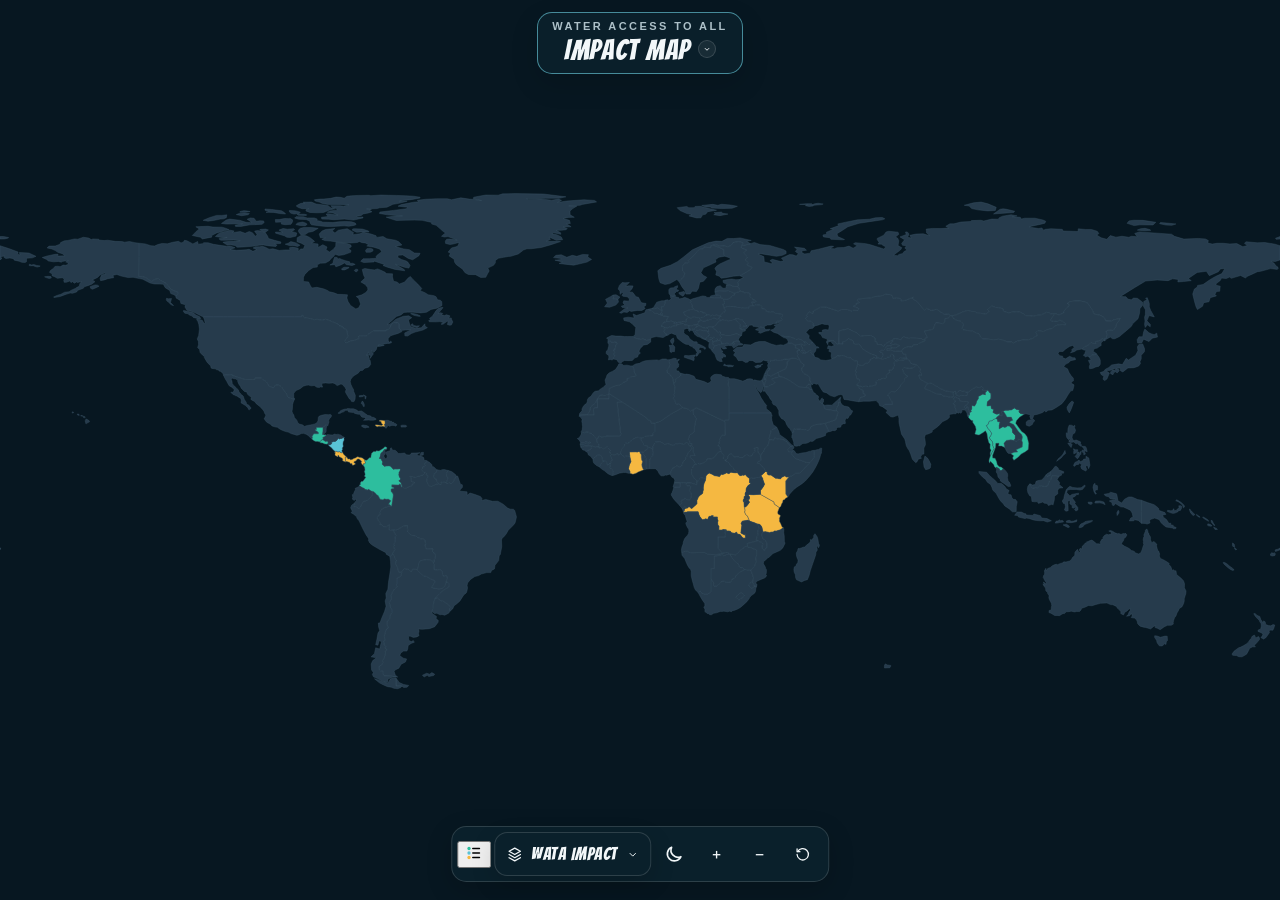
==== commit 810c6454: "Anchor map legend to dock control" ====
--- a/index.html
+++ b/index.html
@@ -29,10 +29,10 @@
     transition:background .2s ease,color .2s ease}
   .head{position:absolute;top:0;left:0;right:0;z-index:6;display:flex;flex-direction:column;align-items:center;gap:7px;
     padding:calc(12px + var(--safe-top)) calc(18px + var(--safe-right)) 12px calc(18px + var(--safe-left));pointer-events:none}
-  .title{display:flex;flex-direction:column;align-items:center;text-align:center;line-height:1.05;pointer-events:auto;width:max-content;padding:7px 13px 6px;border:1px solid var(--line);border-radius:12px;background:var(--chrome);color:var(--ink);box-shadow:0 8px 24px rgba(0,0,0,.16);cursor:pointer}
+  .title{position:relative;display:flex;flex-direction:column;align-items:center;text-align:center;line-height:1.05;pointer-events:auto;width:max-content;min-width:178px;padding:8px 14px 9px;border:1px solid color-mix(in srgb,#59c2d6 58%,var(--line));border-radius:15px;background:color-mix(in srgb,var(--chrome) 88%,var(--ocean));color:var(--ink);box-shadow:0 10px 28px rgba(0,0,0,.14);cursor:pointer}
   .title:hover,.title:focus-visible{border-color:#59c2d6;outline:none}
   .title .eyebrow{font-size:11px;letter-spacing:.22em;text-transform:uppercase;color:var(--dim);font-weight:600}
-  .title-main{display:flex;align-items:center;justify-content:center;gap:5px}
+  .title-main{display:flex;align-items:center;justify-content:center;gap:8px}
   .title .map-title{margin:2px 0 0;font:400 clamp(21px,2.7vw,29px)/1 'Bangers',cursive;letter-spacing:.7px}
   .view-control{position:relative;width:max-content;pointer-events:auto}
   .view-trigger{min-height:44px;display:flex;align-items:center;gap:8px;padding:8px 12px;border:1px solid var(--line);border-radius:13px;
@@ -51,7 +51,8 @@
   .view-swatch.gap-view{background:linear-gradient(135deg,#2DBE9E 0 20%,#6bc7bb 20% 40%,#edc84f 40% 60%,#ef8b43 60% 80%,#d54b4b 80%)}
   .view-swatch.cholera-view{background:linear-gradient(135deg,#f4a81d 0 20%,#f2682a 20% 40%,#ef3842 40% 60%,#bb2932 60% 80%,#8c171e 80%)}
   .view-option span:last-child{display:flex;flex-direction:column;gap:3px}.view-option b{font-size:13px}.view-option small{font-size:10px;color:var(--dim)}
-  .impact-toggle .chev{width:13px;height:13px;margin-top:2px;fill:none;stroke:currentColor;stroke-width:2;transition:transform .18s ease}
+  .impact-toggle .chev{width:18px;height:18px;margin-top:2px;padding:3px;border:1px solid var(--line);border-radius:999px;background:var(--surface);fill:none;stroke:currentColor;stroke-width:2.2;transition:transform .18s ease,background .18s ease}
+  .impact-toggle[aria-expanded="true"]{border-color:#2dbe9e}.impact-toggle[aria-expanded="true"] .chev{background:rgba(45,190,158,.18)}
   .impact-toggle[aria-expanded="true"] .chev{transform:rotate(180deg)}
   .impact{pointer-events:auto;display:flex;align-items:stretch;gap:4px;padding:5px;background:var(--chrome);
     border:1px solid var(--line);border-radius:15px;box-shadow:0 8px 24px rgba(0,0,0,.16)}
@@ -77,8 +78,10 @@
   .cc.hasproj,.cc.hasstress,.cc.hasgap,.cc.hascholera{cursor:pointer}
   [data-map-view="stress"] .cc.wata-country,[data-map-view="gap"] .cc.wata-country,[data-map-view="cholera"] .cc.wata-country{stroke:var(--wata-outline);stroke-width:1.55;filter:drop-shadow(0 0 3px rgba(50,224,193,.44))}
 
-  .legend{position:absolute;left:50%;bottom:calc(78px + var(--safe-bottom));transform:translateX(-50%);z-index:7;width:min(170px,calc(100vw - 24px - var(--safe-left) - var(--safe-right)));background:var(--chrome);
-    border:1px solid var(--line);border-radius:12px;padding:9px 10px;transition:background .2s ease,border-color .2s ease;box-shadow:0 8px 24px rgba(0,0,0,.16)}
+  .legend-control{position:relative;display:flex;flex:0 0 auto}
+  .legend{position:absolute;left:0;bottom:calc(100% + 10px);transform:none;z-index:7;width:170px;background:var(--chrome);
+    border:1px solid var(--line);border-radius:13px;padding:10px 11px;transition:background .2s ease,border-color .2s ease;box-shadow:0 12px 30px rgba(0,0,0,.2)}
+  .legend::after{content:"";position:absolute;left:15px;bottom:-6px;width:10px;height:10px;background:var(--chrome);border-right:1px solid var(--line);border-bottom:1px solid var(--line);transform:rotate(45deg)}
   .legend[hidden]{display:none}
   [data-map-view="stress"] .legend,[data-map-view="gap"] .legend,[data-map-view="cholera"] .legend{width:min(220px,calc(100vw - 24px - var(--safe-left) - var(--safe-right)))}
   .legend h3{margin:0 0 5px;font-size:9px;letter-spacing:.17em;text-transform:uppercase;color:var(--dim);font-weight:600}
@@ -166,11 +169,11 @@
   .toast.show{opacity:1;transform:translateX(-50%) translateY(0)}
 
   @media (max-width:640px){
-    .legend{left:50%;bottom:calc(70px + var(--safe-bottom));width:min(160px,calc(100vw - 24px - var(--safe-left) - var(--safe-right)));padding:8px 9px}
+    .legend{left:0;bottom:calc(100% + 9px);width:min(170px,calc(100vw - 24px - var(--safe-left) - var(--safe-right)));padding:9px 10px}
     [data-map-view="stress"] .legend,[data-map-view="gap"] .legend,[data-map-view="cholera"] .legend{width:min(205px,calc(100vw - 24px - var(--safe-left) - var(--safe-right)))}
     .zoom{bottom:calc(12px + var(--safe-bottom));max-width:calc(100vw - 24px - var(--safe-left) - var(--safe-right))}
     .head{gap:6px;padding:calc(10px + var(--safe-top)) calc(12px + var(--safe-right)) 10px calc(12px + var(--safe-left))}
-    .title{padding:6px 10px}.title .eyebrow{font-size:9px}.title .map-title{font-size:20px}
+    .title{min-width:172px;padding:7px 12px 8px}.title .eyebrow{font-size:9px}.title .map-title{font-size:21px}
     .impact{width:min(100%,330px);justify-content:center}
     .kpi{flex:1;min-width:0;padding:8px 9px;text-align:center}
     .kpi b{font-size:20px}
@@ -384,21 +387,22 @@
     </svg>
   </div>
 
-  <div class="legend" id="legend" hidden>
-    <h3 id="legendTitle">Stage</h3><div id="legendRows"></div>
-    <div class="updated" id="impactUpdated">
-      <button class="refresh" id="refreshBtn" title="Pull latest from Notion" aria-label="Refresh">
-        <svg viewBox="0 0 24 24" fill="none" stroke="currentColor" stroke-width="2" stroke-linecap="round"><path d="M21 12a9 9 0 1 1-2.64-6.36"/><path d="M21 3v6h-6"/></svg>
-      </button>
-      <span>Last updated <b id="updated">—</b></span>
+  <div class="zoom">
+    <div class="legend-control" id="legendControl">
+      <button class="legend-toggle" id="legendToggle" type="button" aria-expanded="false" aria-controls="legend" aria-label="Show map legend" title="Map legend"><svg viewBox="0 0 24 24" aria-hidden="true"><circle cx="5" cy="6" r="2.2"/><circle cx="5" cy="12" r="2.2"/><circle cx="5" cy="18" r="2.2"/><path d="M10 6h9M10 12h9M10 18h9" fill="none" stroke="currentColor" stroke-width="1.8" stroke-linecap="round"/></svg></button>
+      <div class="legend" id="legend" hidden>
+        <h3 id="legendTitle">Stage</h3><div id="legendRows"></div>
+        <div class="updated" id="impactUpdated">
+          <button class="refresh" id="refreshBtn" title="Pull latest from Notion" aria-label="Refresh">
+            <svg viewBox="0 0 24 24" fill="none" stroke="currentColor" stroke-width="2" stroke-linecap="round"><path d="M21 12a9 9 0 1 1-2.64-6.36"/><path d="M21 3v6h-6"/></svg>
+          </button>
+          <span>Last updated <b id="updated">—</b></span>
+        </div>
+        <div class="source-note" id="stressSource" hidden><a href="https://datasets.wri.org/datasets/aqueduct-40-current-and-future-country-rankings" target="_blank" rel="noopener noreferrer">WRI Aqueduct 4.0</a><br>Baseline screening data · historical through 2019 · not real-time</div>
+        <div class="source-note" id="gapSource" hidden><a href="https://data.worldbank.org/indicator/SH.H2O.SMDW.ZS" target="_blank" rel="noopener noreferrer">WHO/UNICEF JMP via World Bank</a><br>Share without safely managed drinking water · national estimate · missing data stays neutral</div>
+        <div class="source-note" id="choleraSource" hidden><a href="https://who-global-cholera-and-awd-dashboard-1-who.hub.arcgis.com/" target="_blank" rel="noopener noreferrer" aria-label="WHO Global Cholera and Acute Watery Diarrhea Dashboard">WHO dashboard</a><br><span id="choleraSourceStatus">Loads when selected · monthly · missing = no report</span></div>
+      </div>
     </div>
-    <div class="source-note" id="stressSource" hidden><a href="https://datasets.wri.org/datasets/aqueduct-40-current-and-future-country-rankings" target="_blank" rel="noopener noreferrer">WRI Aqueduct 4.0</a><br>Baseline screening data · historical through 2019 · not real-time</div>
-    <div class="source-note" id="gapSource" hidden><a href="https://data.worldbank.org/indicator/SH.H2O.SMDW.ZS" target="_blank" rel="noopener noreferrer">WHO/UNICEF JMP via World Bank</a><br>Share without safely managed drinking water · national estimate · missing data stays neutral</div>
-    <div class="source-note" id="choleraSource" hidden><a href="https://who-global-cholera-and-awd-dashboard-1-who.hub.arcgis.com/" target="_blank" rel="noopener noreferrer" aria-label="WHO Global Cholera and Acute Watery Diarrhea Dashboard">WHO dashboard</a><br><span id="choleraSourceStatus">Loads when selected · monthly · missing = no report</span></div>
-  </div>
-
-  <div class="zoom">
-    <button class="legend-toggle" id="legendToggle" type="button" aria-expanded="false" aria-controls="legend" aria-label="Show map legend" title="Map legend"><svg viewBox="0 0 24 24" aria-hidden="true"><circle cx="5" cy="6" r="2.2"/><circle cx="5" cy="12" r="2.2"/><circle cx="5" cy="18" r="2.2"/><path d="M10 6h9M10 12h9M10 18h9" fill="none" stroke="currentColor" stroke-width="1.8" stroke-linecap="round"/></svg></button>
     <div class="view-control" id="viewControl">
       <button class="view-trigger" id="viewTrigger" type="button" aria-haspopup="listbox" aria-expanded="false" aria-controls="viewMenu">
         <svg viewBox="0 0 24 24" aria-hidden="true"><path d="m12 3 8 4.5-8 4.5-8-4.5L12 3Z"/><path d="m4 12 8 4.5 8-4.5M4 16.5l8 4.5 8-4.5"/></svg>
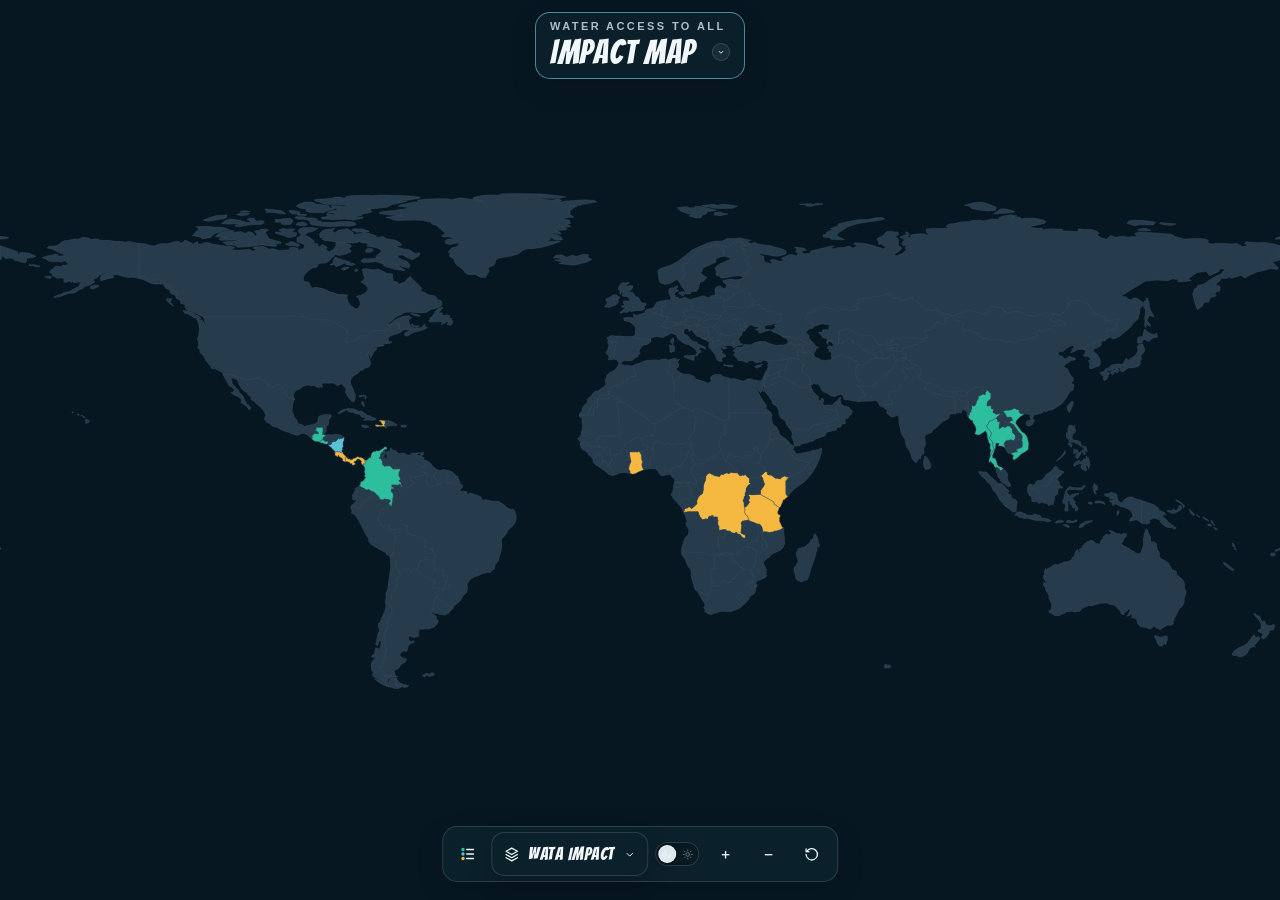
==== commit 4e003252: "Refine map title and theme switch" ====
--- a/index.html
+++ b/index.html
@@ -29,11 +29,11 @@
     transition:background .2s ease,color .2s ease}
   .head{position:absolute;top:0;left:0;right:0;z-index:6;display:flex;flex-direction:column;align-items:center;gap:7px;
     padding:calc(12px + var(--safe-top)) calc(18px + var(--safe-right)) 12px calc(18px + var(--safe-left));pointer-events:none}
-  .title{position:relative;display:flex;flex-direction:column;align-items:center;text-align:center;line-height:1.05;pointer-events:auto;width:max-content;min-width:178px;padding:8px 14px 9px;border:1px solid color-mix(in srgb,#59c2d6 58%,var(--line));border-radius:15px;background:color-mix(in srgb,var(--chrome) 88%,var(--ocean));color:var(--ink);box-shadow:0 10px 28px rgba(0,0,0,.14);cursor:pointer}
+  .title{position:relative;display:flex;flex-direction:column;align-items:flex-start;text-align:left;line-height:1.05;pointer-events:auto;width:max-content;min-width:210px;padding:8px 14px 9px;border:1px solid color-mix(in srgb,#59c2d6 58%,var(--line));border-radius:15px;background:color-mix(in srgb,var(--chrome) 88%,var(--ocean));color:var(--ink);box-shadow:0 10px 28px rgba(0,0,0,.14);cursor:pointer}
   .title:hover,.title:focus-visible{border-color:#59c2d6;outline:none}
   .title .eyebrow{font-size:11px;letter-spacing:.22em;text-transform:uppercase;color:var(--dim);font-weight:600}
-  .title-main{display:flex;align-items:center;justify-content:center;gap:8px}
-  .title .map-title{margin:2px 0 0;font:400 clamp(21px,2.7vw,29px)/1 'Bangers',cursive;letter-spacing:.7px}
+  .title-main{display:flex;width:100%;align-items:center;justify-content:space-between;gap:14px}
+  .title .map-title{margin:2px 0 0;font:400 clamp(27px,3.2vw,34px)/1 'Bangers',cursive;letter-spacing:.7px}
   .view-control{position:relative;width:max-content;pointer-events:auto}
   .view-trigger{min-height:44px;display:flex;align-items:center;gap:8px;padding:8px 12px;border:1px solid var(--line);border-radius:13px;
     background:var(--chrome);color:var(--ink);font:600 12px/1.2 var(--font);cursor:pointer;box-shadow:0 8px 24px rgba(0,0,0,.16)}
@@ -63,12 +63,16 @@
   .kpi::before{content:"";position:absolute;left:9px;right:9px;top:0;height:2px;border-radius:0 0 3px 3px;background:var(--kpi-accent);opacity:.9}
   .kpi b{font-size:22px;display:block;line-height:1;font-variant-numeric:tabular-nums}
   .kpi span{font-size:9px;letter-spacing:.12em;text-transform:uppercase;color:var(--dim)}
-  .theme-toggle{width:40px;height:40px;flex:0 0 40px;margin:0;border-radius:10px;border:1px solid transparent;background:transparent;
+  .theme-toggle{width:52px;height:40px;flex:0 0 52px;margin:0;padding:0;border-radius:10px;border:1px solid transparent;background:transparent;
     color:var(--ink);cursor:pointer;display:grid;place-items:center;transition:background .2s ease,color .2s ease,border-color .2s ease}
   .theme-toggle:hover{border-color:#2DBE9E;background:color-mix(in srgb,var(--control) 82%,#2DBE9E)}
   .theme-toggle:focus-visible{outline:3px solid #59C2D6;outline-offset:2px}
-  .theme-toggle svg{width:20px;height:20px;fill:none;stroke:currentColor;stroke-width:2;stroke-linecap:round;stroke-linejoin:round}
-  .theme-toggle .sun{display:none}[data-theme="light"] .theme-toggle .sun{display:block}[data-theme="light"] .theme-toggle .moon{display:none}
+  .theme-track{position:relative;width:44px;height:24px;border:1px solid var(--line);border-radius:999px;background:color-mix(in srgb,var(--deep) 76%,var(--surface));box-shadow:inset 0 1px 3px rgba(0,0,0,.18)}
+  .theme-track svg{position:absolute;top:6px;width:11px;height:11px;fill:none;stroke:currentColor;stroke-width:2;stroke-linecap:round;stroke-linejoin:round;z-index:1;transition:opacity .2s ease}
+  .theme-track .moon{left:5px;opacity:1}.theme-track .sun{right:5px;opacity:.42}
+  .theme-knob{position:absolute;top:2px;left:2px;width:18px;height:18px;border-radius:50%;background:#dbe9ee;border:1px solid rgba(255,255,255,.7);box-shadow:0 2px 6px rgba(0,0,0,.25);transition:transform .2s ease,background .2s ease}
+  [data-theme="light"] .theme-track{background:color-mix(in srgb,#f5b841 24%,var(--surface))}[data-theme="light"] .theme-track .moon{opacity:.38}[data-theme="light"] .theme-track .sun{opacity:1}
+  [data-theme="light"] .theme-knob{transform:translateX(20px);background:#f5b841;border-color:#ffd775}
 
   #wrap{position:absolute;inset:0;cursor:grab}
   #wrap.drag{cursor:grabbing}
@@ -105,6 +109,9 @@
     background:transparent;color:var(--ink);font-size:18px;cursor:pointer;
     display:grid;place-items:center;font-family:var(--font)}
   .zoom>button:hover{background:rgba(45,190,158,.18);border-color:#2DBE9E}
+  .zoom .legend-toggle{width:40px;height:40px;padding:0;border-radius:10px;border:1px solid transparent;background:transparent;color:var(--ink);cursor:pointer;display:grid;place-items:center;font-family:var(--font)}
+  .zoom .legend-toggle:hover{background:rgba(45,190,158,.18);border-color:#2DBE9E}
+  .zoom>.theme-toggle{width:52px;height:40px}
   .zoom .view-trigger{width:auto;max-width:225px;padding:8px 11px;font-size:12px}
   .zoom .view-label{overflow:hidden;text-overflow:ellipsis;white-space:nowrap}
   .zoom .rst{width:40px;padding:0}.zoom .rst svg{width:17px;height:17px;fill:none;stroke:currentColor;stroke-width:1.8;stroke-linecap:round;stroke-linejoin:round}
@@ -173,7 +180,7 @@
     [data-map-view="stress"] .legend,[data-map-view="gap"] .legend,[data-map-view="cholera"] .legend{width:min(205px,calc(100vw - 24px - var(--safe-left) - var(--safe-right)))}
     .zoom{bottom:calc(12px + var(--safe-bottom));max-width:calc(100vw - 24px - var(--safe-left) - var(--safe-right))}
     .head{gap:6px;padding:calc(10px + var(--safe-top)) calc(12px + var(--safe-right)) 10px calc(12px + var(--safe-left))}
-    .title{min-width:172px;padding:7px 12px 8px}.title .eyebrow{font-size:9px}.title .map-title{font-size:21px}
+    .title{min-width:196px;padding:7px 12px 8px}.title .eyebrow{font-size:9px}.title .map-title{font-size:27px}
     .impact{width:min(100%,330px);justify-content:center}
     .kpi{flex:1;min-width:0;padding:8px 9px;text-align:center}
     .kpi b{font-size:20px}
@@ -416,9 +423,8 @@
         <button class="view-option" type="button" role="option" data-view="cholera" aria-selected="false"><span class="view-swatch cholera-view"></span><span><b>Cholera &amp; AWD</b><small>Reported cases · WHO dashboard</small></span></button>
       </div>
     </div>
-    <button class="theme-toggle" id="themeToggle" type="button" aria-label="Switch to light mode" aria-pressed="true" title="Switch to light mode">
-      <svg class="moon" viewBox="0 0 24 24" aria-hidden="true"><path d="M20 15.2A8.5 8.5 0 0 1 8.8 4a8.5 8.5 0 1 0 11.2 11.2Z"/></svg>
-      <svg class="sun" viewBox="0 0 24 24" aria-hidden="true"><circle cx="12" cy="12" r="4"/><path d="M12 2v2M12 20v2M4.9 4.9l1.4 1.4M17.7 17.7l1.4 1.4M2 12h2M20 12h2M4.9 19.1l1.4-1.4M17.7 6.3l1.4-1.4"/></svg>
+    <button class="theme-toggle" id="themeToggle" type="button" role="switch" aria-label="Light mode" aria-checked="false" title="Switch to light mode">
+      <span class="theme-track" aria-hidden="true"><svg class="moon" viewBox="0 0 24 24"><path d="M20 15.2A8.5 8.5 0 0 1 8.8 4a8.5 8.5 0 1 0 11.2 11.2Z"/></svg><svg class="sun" viewBox="0 0 24 24"><circle cx="12" cy="12" r="4"/><path d="M12 2v2M12 20v2M4.9 4.9l1.4 1.4M17.7 17.7l1.4 1.4M2 12h2M20 12h2M4.9 19.1l1.4-1.4M17.7 6.3l1.4-1.4"/></svg><span class="theme-knob"></span></span>
     </button>
     <button id="zin" aria-label="Zoom in">+</button>
     <button id="zout" aria-label="Zoom out">&minus;</button>
@@ -651,7 +657,7 @@
   const next=theme==='light'?'light':'dark';
   document.documentElement.dataset.theme=next;
   const dark=next==='dark',label=dark?'Switch to light mode':'Switch to dark mode';
-  themeToggle.setAttribute('aria-pressed',String(dark));themeToggle.setAttribute('aria-label',label);themeToggle.title=label;
+  themeToggle.setAttribute('aria-checked',String(!dark));themeToggle.title=label;
   document.querySelector('meta[name="theme-color"]').content=dark?'#071721':'#f0f9fb';
   if(persist)try{localStorage.setItem('wata-theme',next);}catch{}
 }
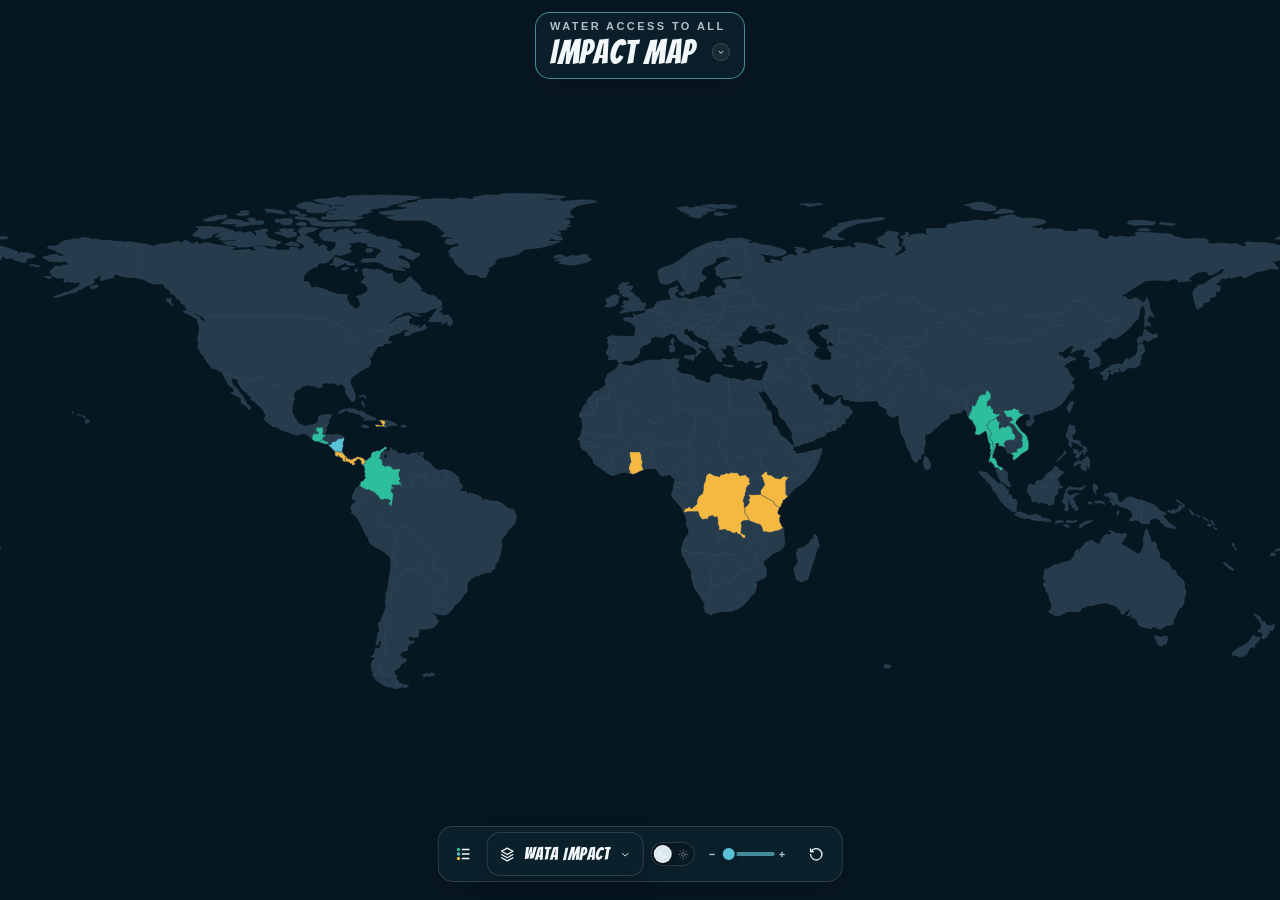
==== commit 988682b4: "Add compact map zoom slider" ====
--- a/index.html
+++ b/index.html
@@ -112,6 +112,11 @@
   .zoom .legend-toggle{width:40px;height:40px;padding:0;border-radius:10px;border:1px solid transparent;background:transparent;color:var(--ink);cursor:pointer;display:grid;place-items:center;font-family:var(--font)}
   .zoom .legend-toggle:hover{background:rgba(45,190,158,.18);border-color:#2DBE9E}
   .zoom>.theme-toggle{width:52px;height:40px}
+  .zoom-range{height:40px;display:flex;align-items:center;gap:4px;padding:0 6px;border:1px solid transparent;border-radius:10px;color:var(--dim)}
+  .zoom-range:focus-within{border-color:#59c2d6;background:var(--surface)}
+  .zoom-range span{font-size:13px;line-height:1;font-weight:600}.zoom-range input{width:54px;height:20px;margin:0;padding:0;appearance:none;-webkit-appearance:none;background:transparent;cursor:pointer}
+  .zoom-range input::-webkit-slider-runnable-track{height:4px;border-radius:999px;background:color-mix(in srgb,#59c2d6 58%,var(--line))}.zoom-range input::-moz-range-track{height:4px;border-radius:999px;background:color-mix(in srgb,#59c2d6 58%,var(--line))}
+  .zoom-range input::-webkit-slider-thumb{appearance:none;-webkit-appearance:none;width:16px;height:16px;margin-top:-6px;border:2px solid var(--chrome);border-radius:50%;background:#59c2d6;box-shadow:0 1px 5px rgba(0,0,0,.28)}.zoom-range input::-moz-range-thumb{width:14px;height:14px;border:2px solid var(--chrome);border-radius:50%;background:#59c2d6;box-shadow:0 1px 5px rgba(0,0,0,.28)}
   .zoom .view-trigger{width:auto;max-width:225px;padding:8px 11px;font-size:12px}
   .zoom .view-label{overflow:hidden;text-overflow:ellipsis;white-space:nowrap}
   .zoom .rst{width:40px;padding:0}.zoom .rst svg{width:17px;height:17px;fill:none;stroke:currentColor;stroke-width:1.8;stroke-linecap:round;stroke-linejoin:round}
@@ -426,8 +431,7 @@
     <button class="theme-toggle" id="themeToggle" type="button" role="switch" aria-label="Light mode" aria-checked="false" title="Switch to light mode">
       <span class="theme-track" aria-hidden="true"><svg class="moon" viewBox="0 0 24 24"><path d="M20 15.2A8.5 8.5 0 0 1 8.8 4a8.5 8.5 0 1 0 11.2 11.2Z"/></svg><svg class="sun" viewBox="0 0 24 24"><circle cx="12" cy="12" r="4"/><path d="M12 2v2M12 20v2M4.9 4.9l1.4 1.4M17.7 17.7l1.4 1.4M2 12h2M20 12h2M4.9 19.1l1.4-1.4M17.7 6.3l1.4-1.4"/></svg><span class="theme-knob"></span></span>
     </button>
-    <button id="zin" aria-label="Zoom in">+</button>
-    <button id="zout" aria-label="Zoom out">&minus;</button>
+    <label class="zoom-range" title="Map zoom"><span aria-hidden="true">&minus;</span><input id="zoomRange" type="range" min="0" max="100" step="1" value="0" aria-label="Map zoom level"><span aria-hidden="true">+</span></label>
     <button id="rst" class="rst" aria-label="Reset view" title="Reset view"><svg viewBox="0 0 24 24" aria-hidden="true"><path d="M4.9 8A8 8 0 1 1 4 12"/><path d="M4 4v4h4"/></svg></button>
   </div>
 
@@ -516,6 +520,7 @@
 const themeToggle=document.getElementById('themeToggle');
 const viewTrigger=document.getElementById('viewTrigger'),viewMenu=document.getElementById('viewMenu'),viewLabel=document.getElementById('viewLabel');
 const legend=document.getElementById('legend'),legendToggle=document.getElementById('legendToggle');
+const zoomRange=document.getElementById('zoomRange');
 const PEOPLE_PER_FILTER=5;
 const fmt=n=>n==null?'—':Number(n).toLocaleString();
 const esc=s=>String(s??'').replace(/[&<>"']/g,ch=>({'&':'&amp;','<':'&lt;','>':'&gt;','"':'&quot;',"'":'&#39;'}[ch]));
@@ -732,9 +737,10 @@
 }
 
 // pan / zoom
-const BASE={x:0,y:12,w:1000,h:412}; let vb={...BASE},vbAnimation=0;
-const applyVB=()=>svg.setAttribute('viewBox',`${vb.x} ${vb.y} ${vb.w} ${vb.h}`);
-function constrained(box){const next={...box};next.w=Math.min(next.w,BASE.w);next.h=Math.min(next.h,BASE.h);
+const BASE={x:0,y:12,w:1000,h:412},MAX_ZOOM=5; let vb={...BASE},vbAnimation=0;
+function syncZoomRange(){const scale=BASE.w/vb.w,value=Math.round((scale-1)/(MAX_ZOOM-1)*100);zoomRange.value=String(Math.max(0,Math.min(100,value)));zoomRange.setAttribute('aria-valuetext',`${scale.toFixed(1)}× zoom`);}
+const applyVB=()=>{svg.setAttribute('viewBox',`${vb.x} ${vb.y} ${vb.w} ${vb.h}`);syncZoomRange();};
+function constrained(box){const next={...box};next.w=Math.max(BASE.w/MAX_ZOOM,Math.min(next.w,BASE.w));next.h=next.w*(BASE.h/BASE.w);
   next.x=Math.max(BASE.x,Math.min(next.x,BASE.x+BASE.w-next.w));next.y=Math.max(BASE.y,Math.min(next.y,BASE.y+BASE.h-next.h));return next;}
 function clamp(){vb=constrained(vb);}
 function stopVBAnimation(){if(vbAnimation){cancelAnimationFrame(vbAnimation);vbAnimation=0;}}
@@ -748,8 +754,7 @@
     if(t<1)vbAnimation=requestAnimationFrame(step);else vbAnimation=0;};vbAnimation=requestAnimationFrame(step);}
 function focusCountry(el){let box;try{box=el.getBBox();}catch{return;}const w=Math.min(vb.w,BASE.w*.78),h=w*(BASE.h/BASE.w);
   animateVB({x:box.x+box.width/2-w/2,y:box.y+box.height/2-h/2,w,h});}
-document.getElementById('zin').onclick=()=>{stopVBAnimation();const r=svg.getBoundingClientRect();zoomAt(r.left+r.width/2,r.top+r.height/2,0.75);};
-document.getElementById('zout').onclick=()=>{stopVBAnimation();const r=svg.getBoundingClientRect();zoomAt(r.left+r.width/2,r.top+r.height/2,1.33);};
+zoomRange.oninput=()=>{stopVBAnimation();const scale=1+(Number(zoomRange.value)/100)*(MAX_ZOOM-1),w=BASE.w/scale,h=w*(BASE.h/BASE.w),cx=vb.x+vb.w/2,cy=vb.y+vb.h/2;vb=constrained({x:cx-w/2,y:cy-h/2,w,h});applyVB();};
 document.getElementById('rst').onclick=()=>{stopVBAnimation();vb={...BASE};applyVB();};
 
 let dragging=false,moved=false,sx,sy,svb;
